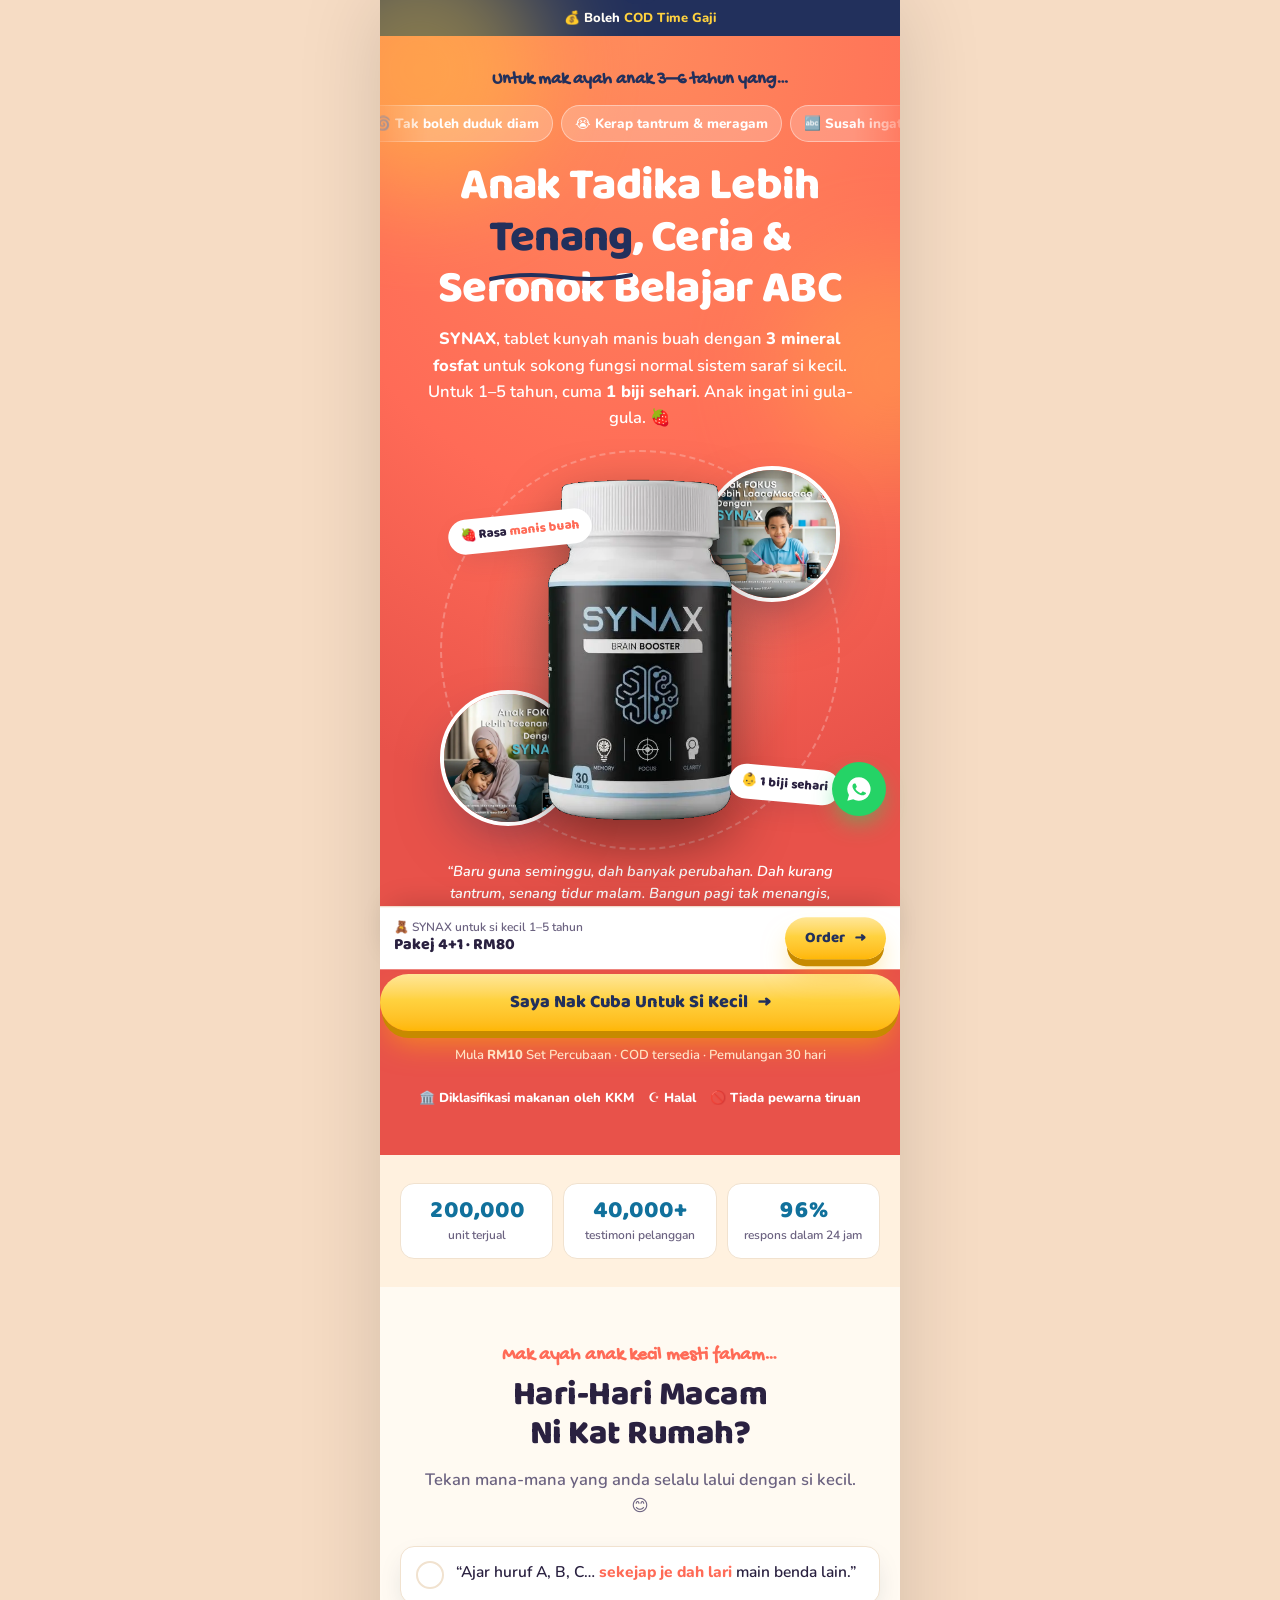
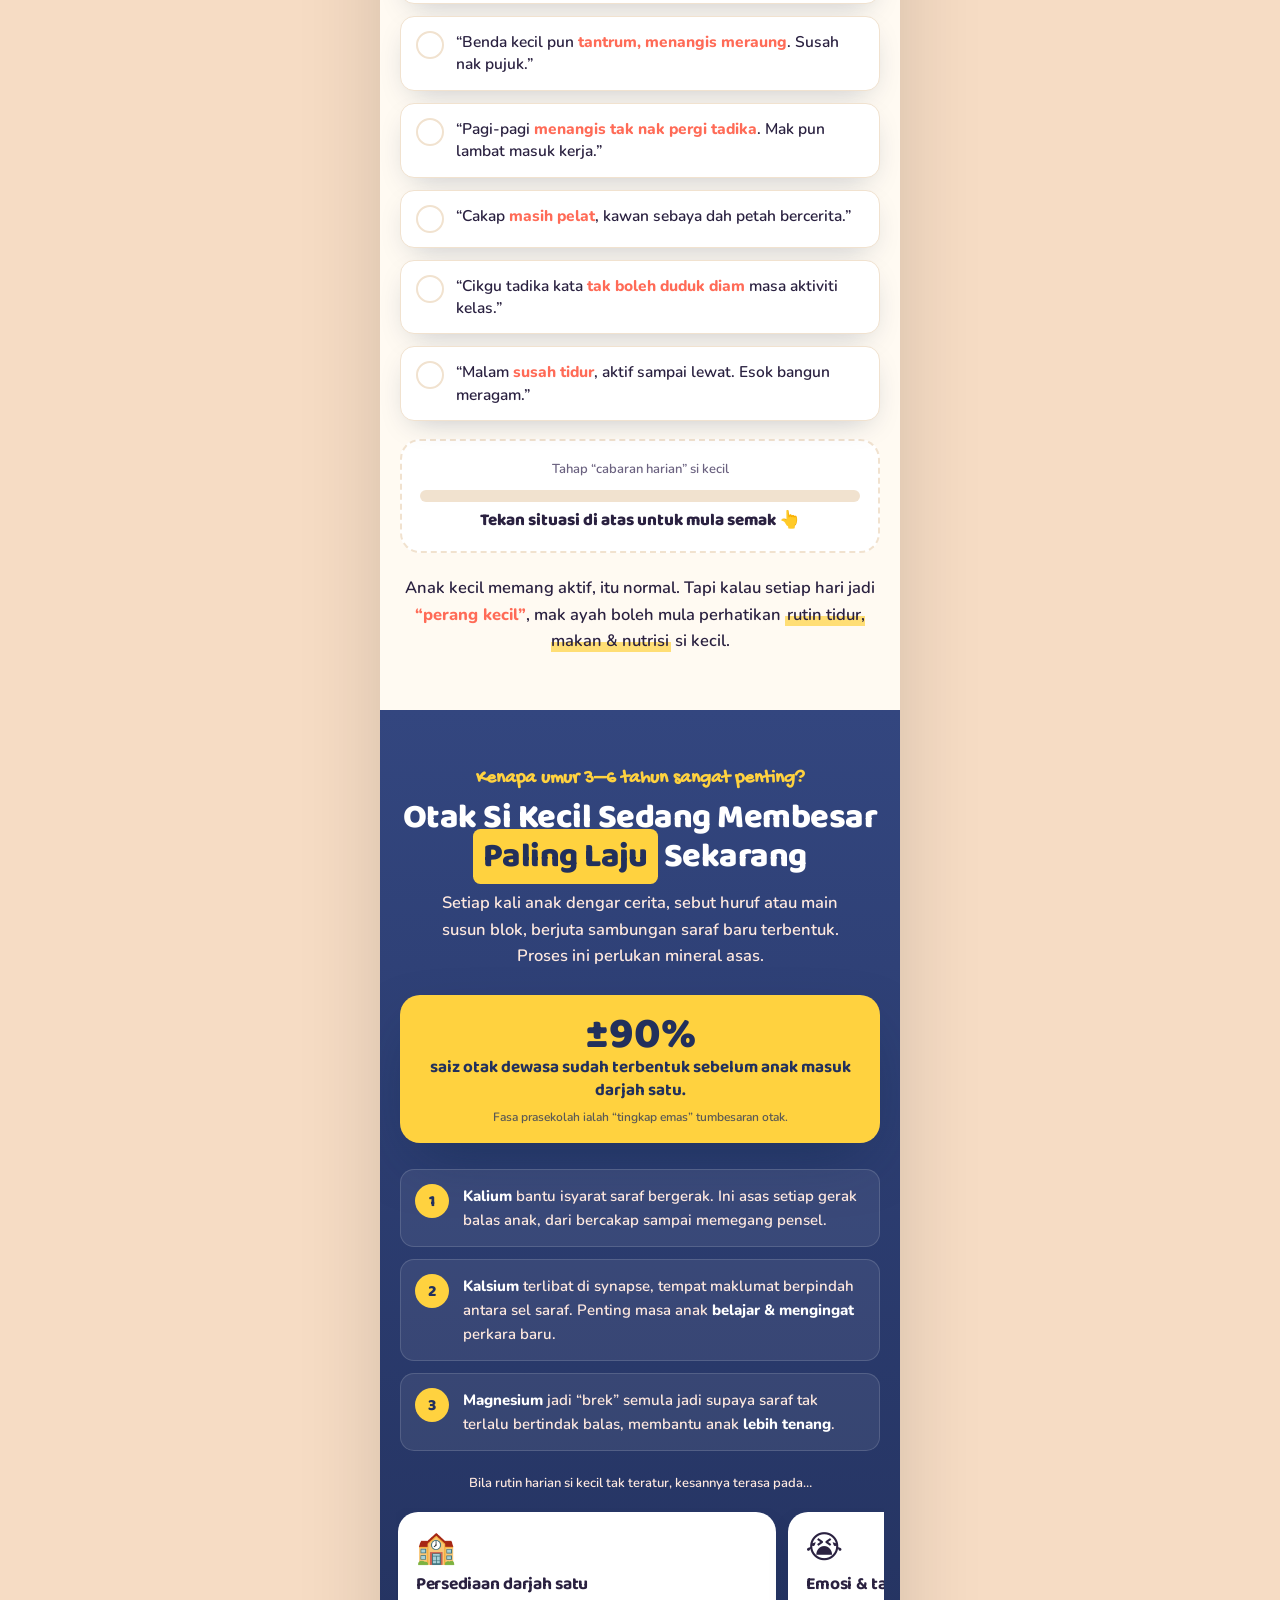
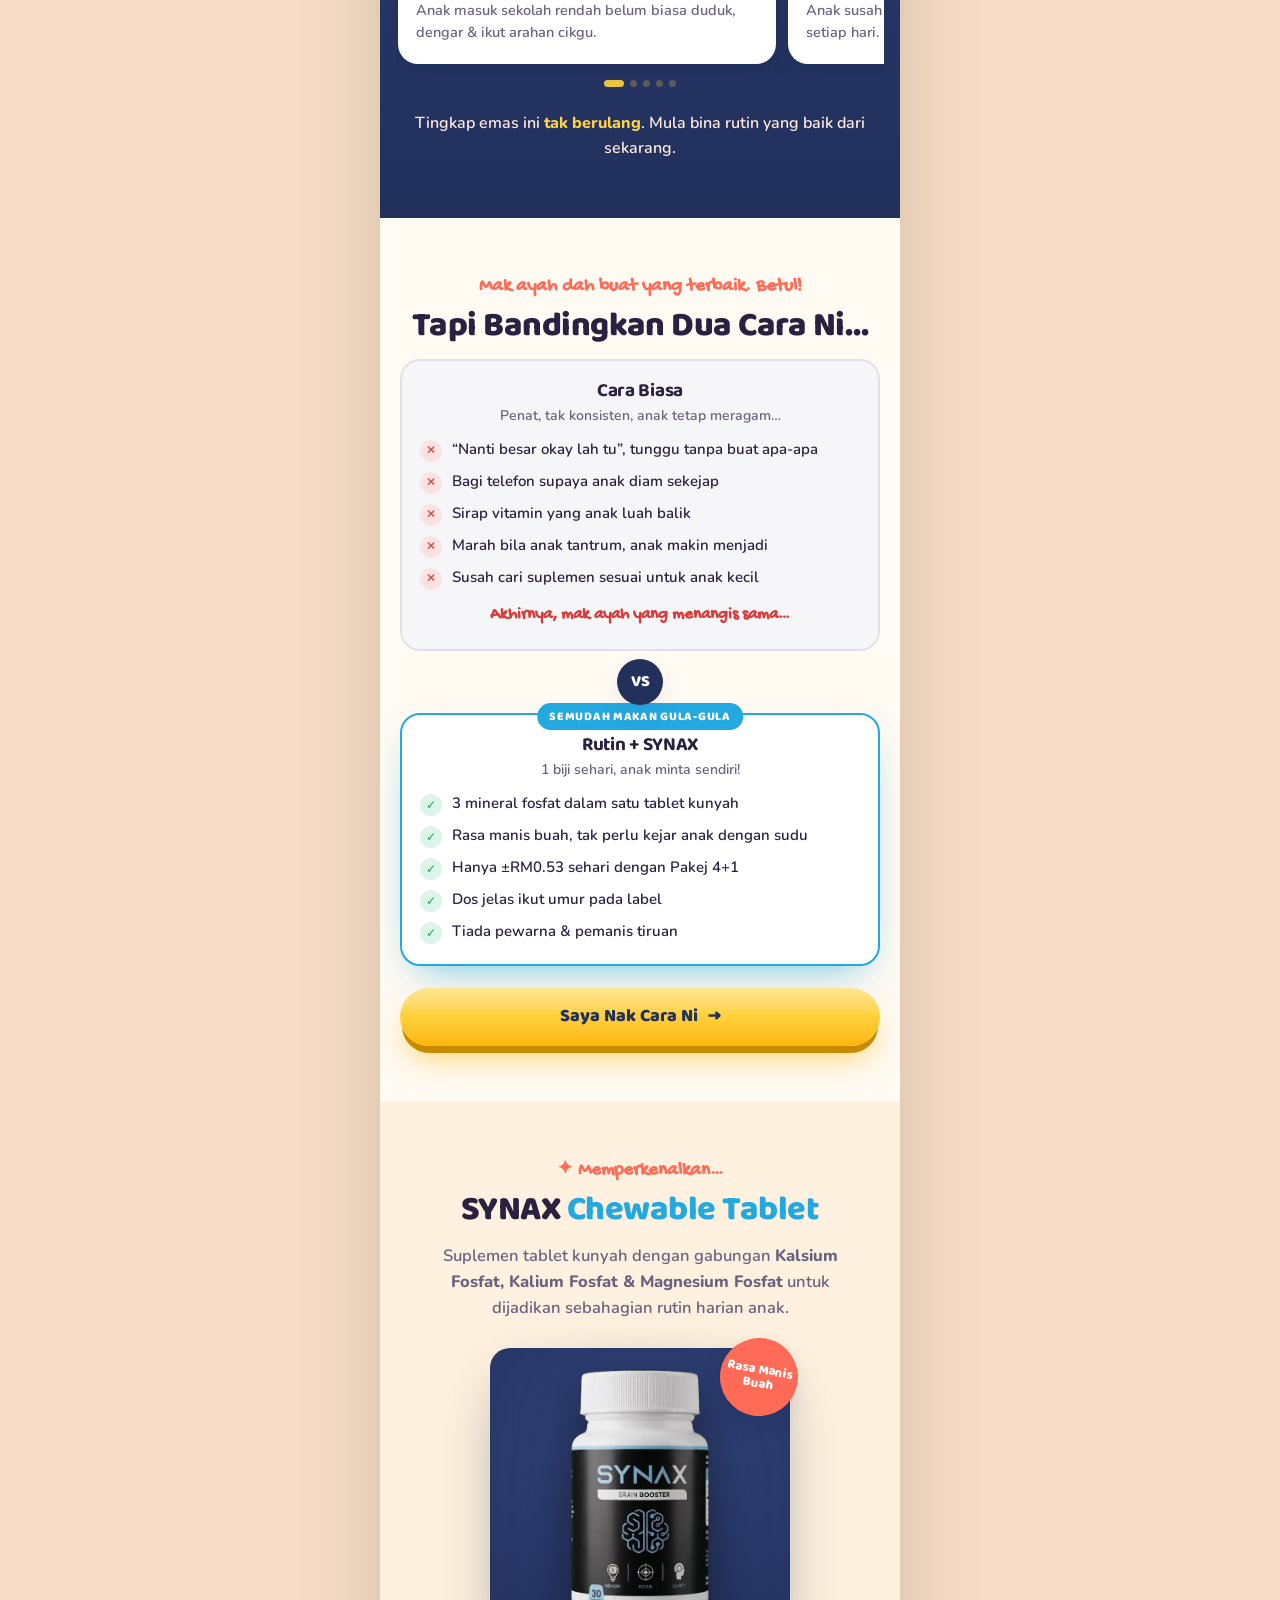
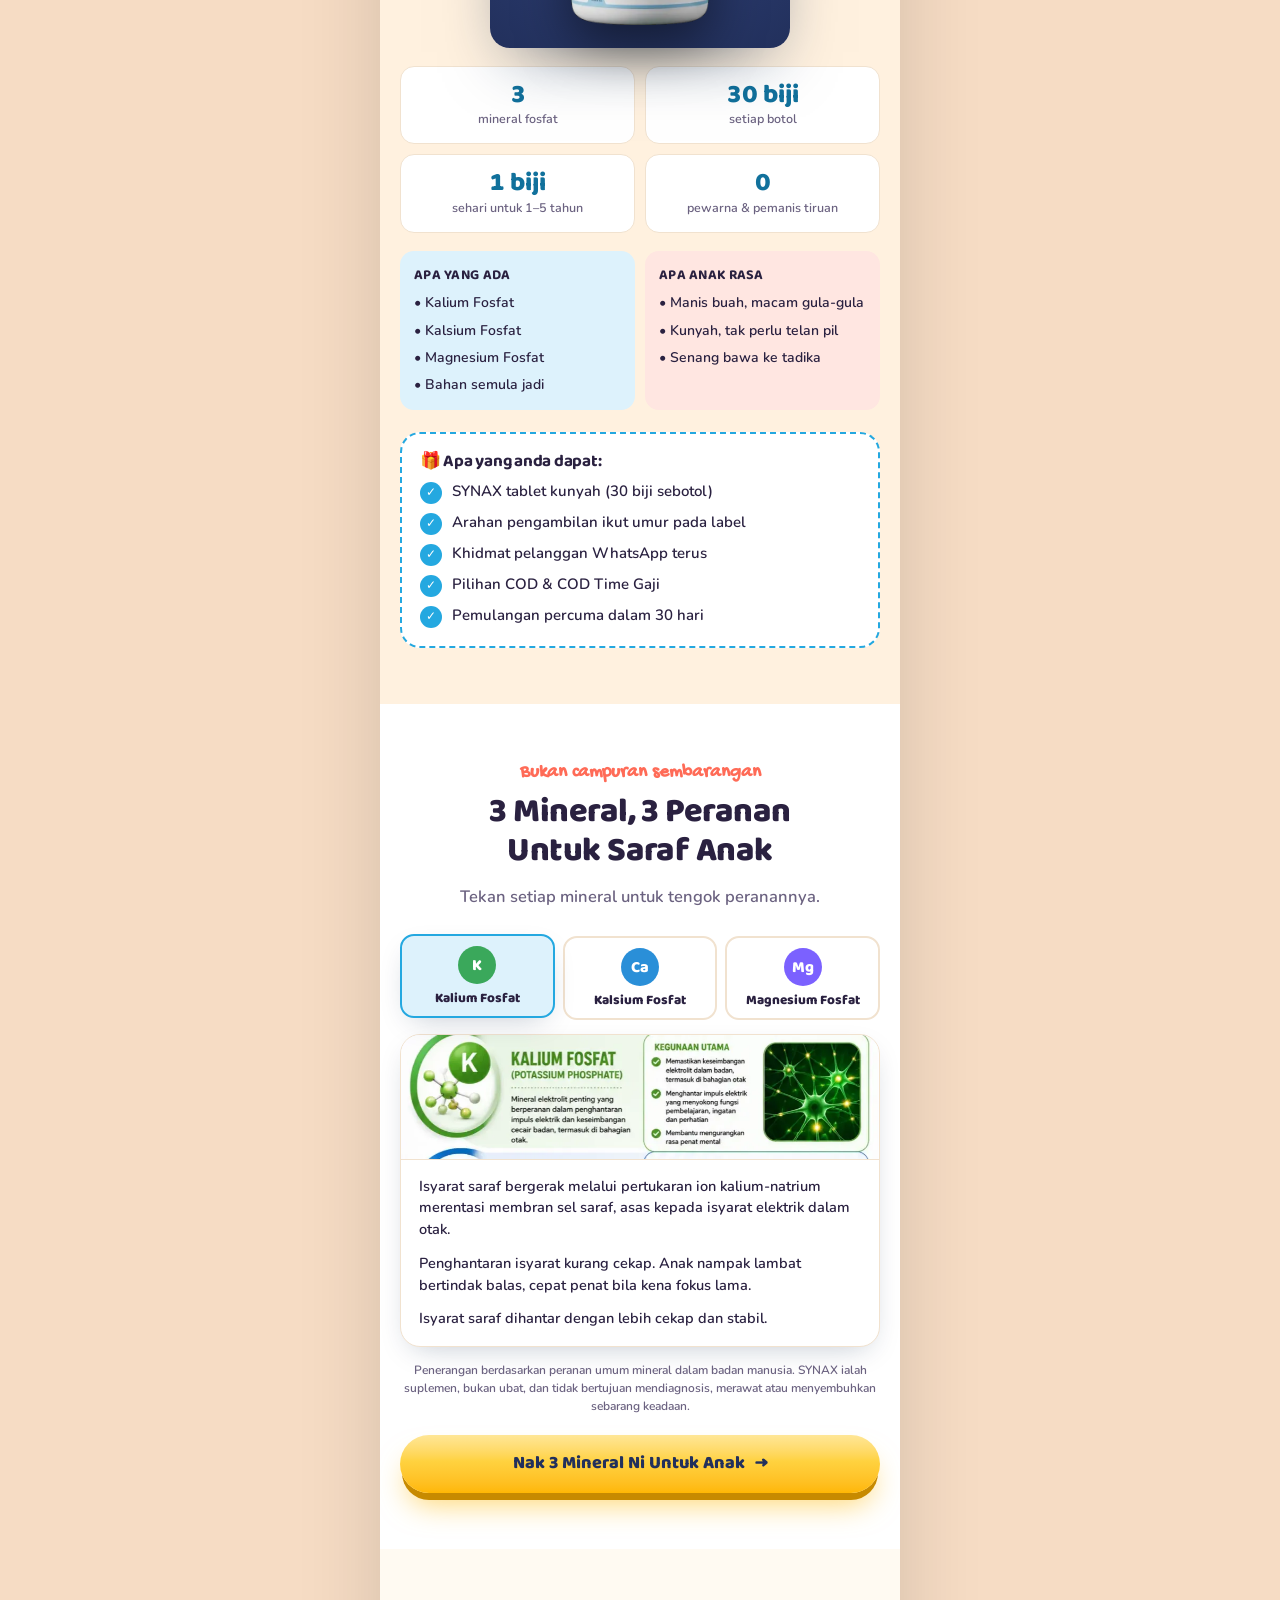
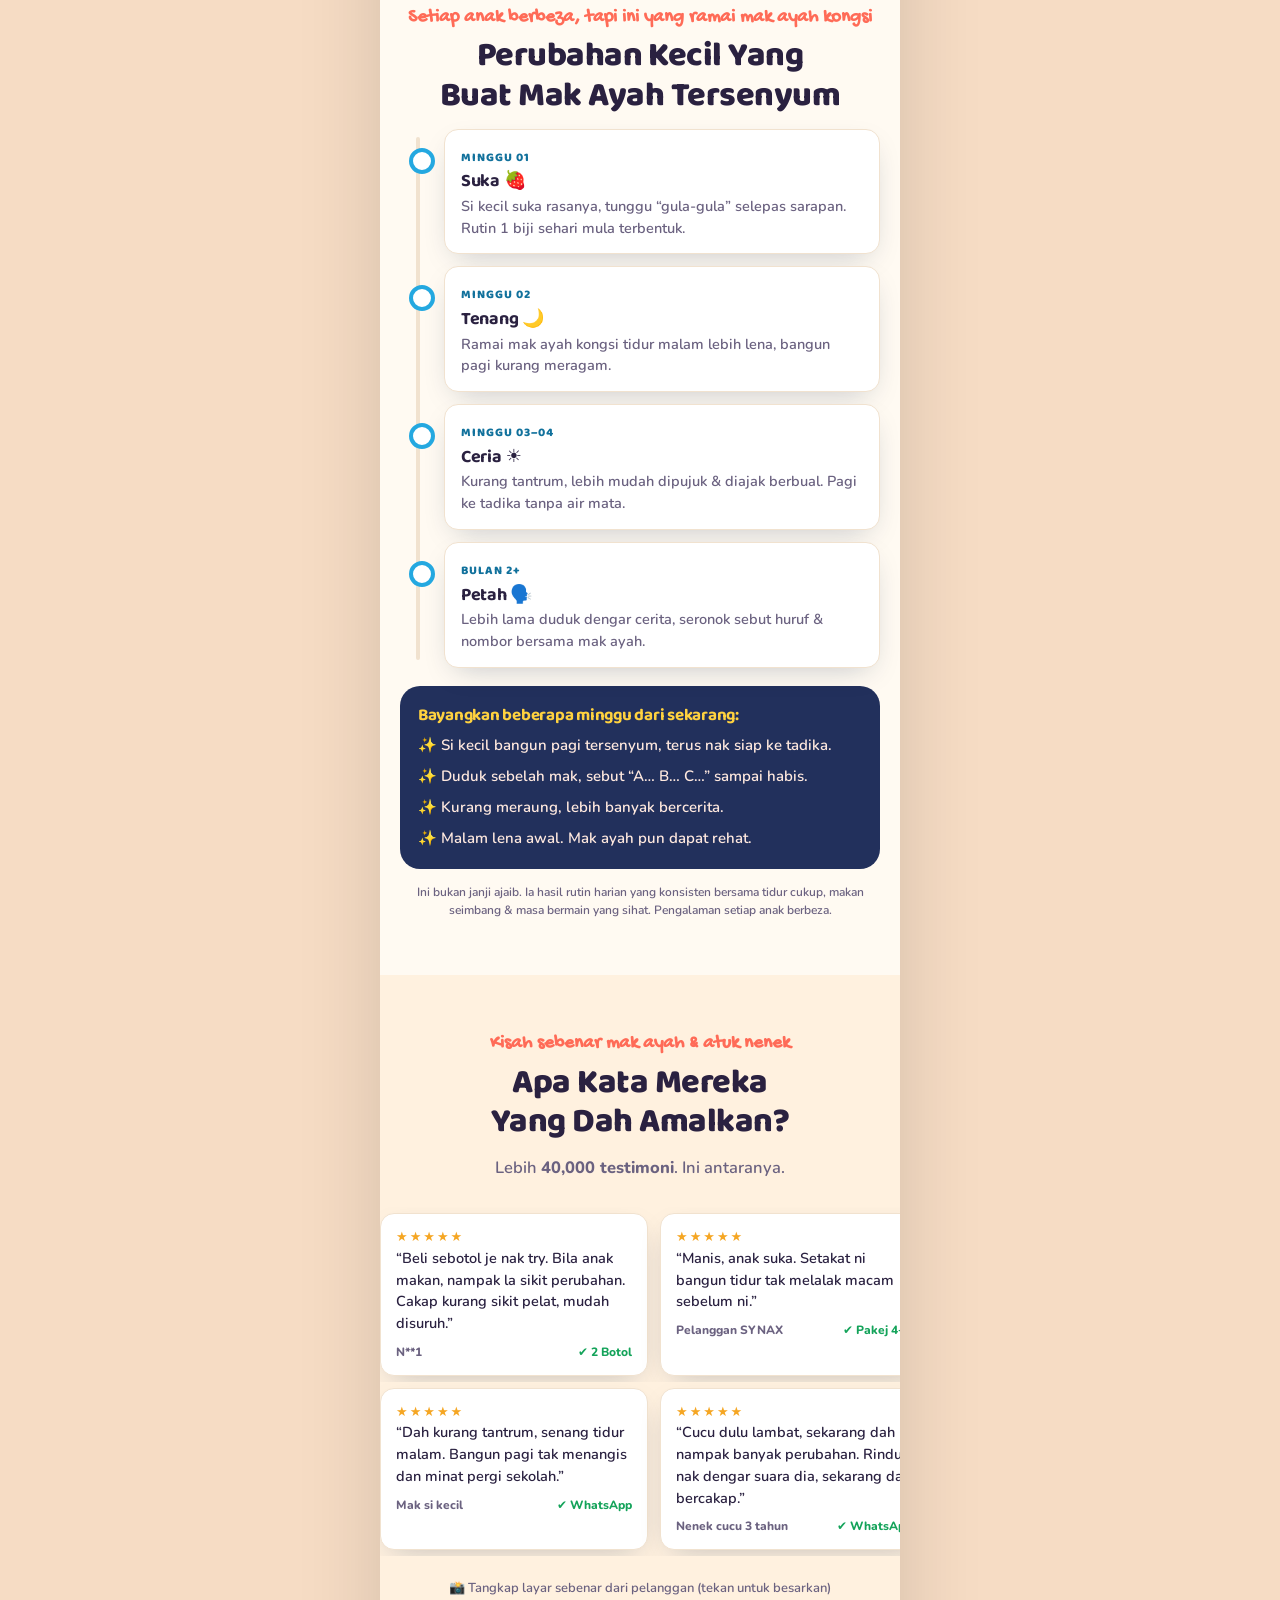
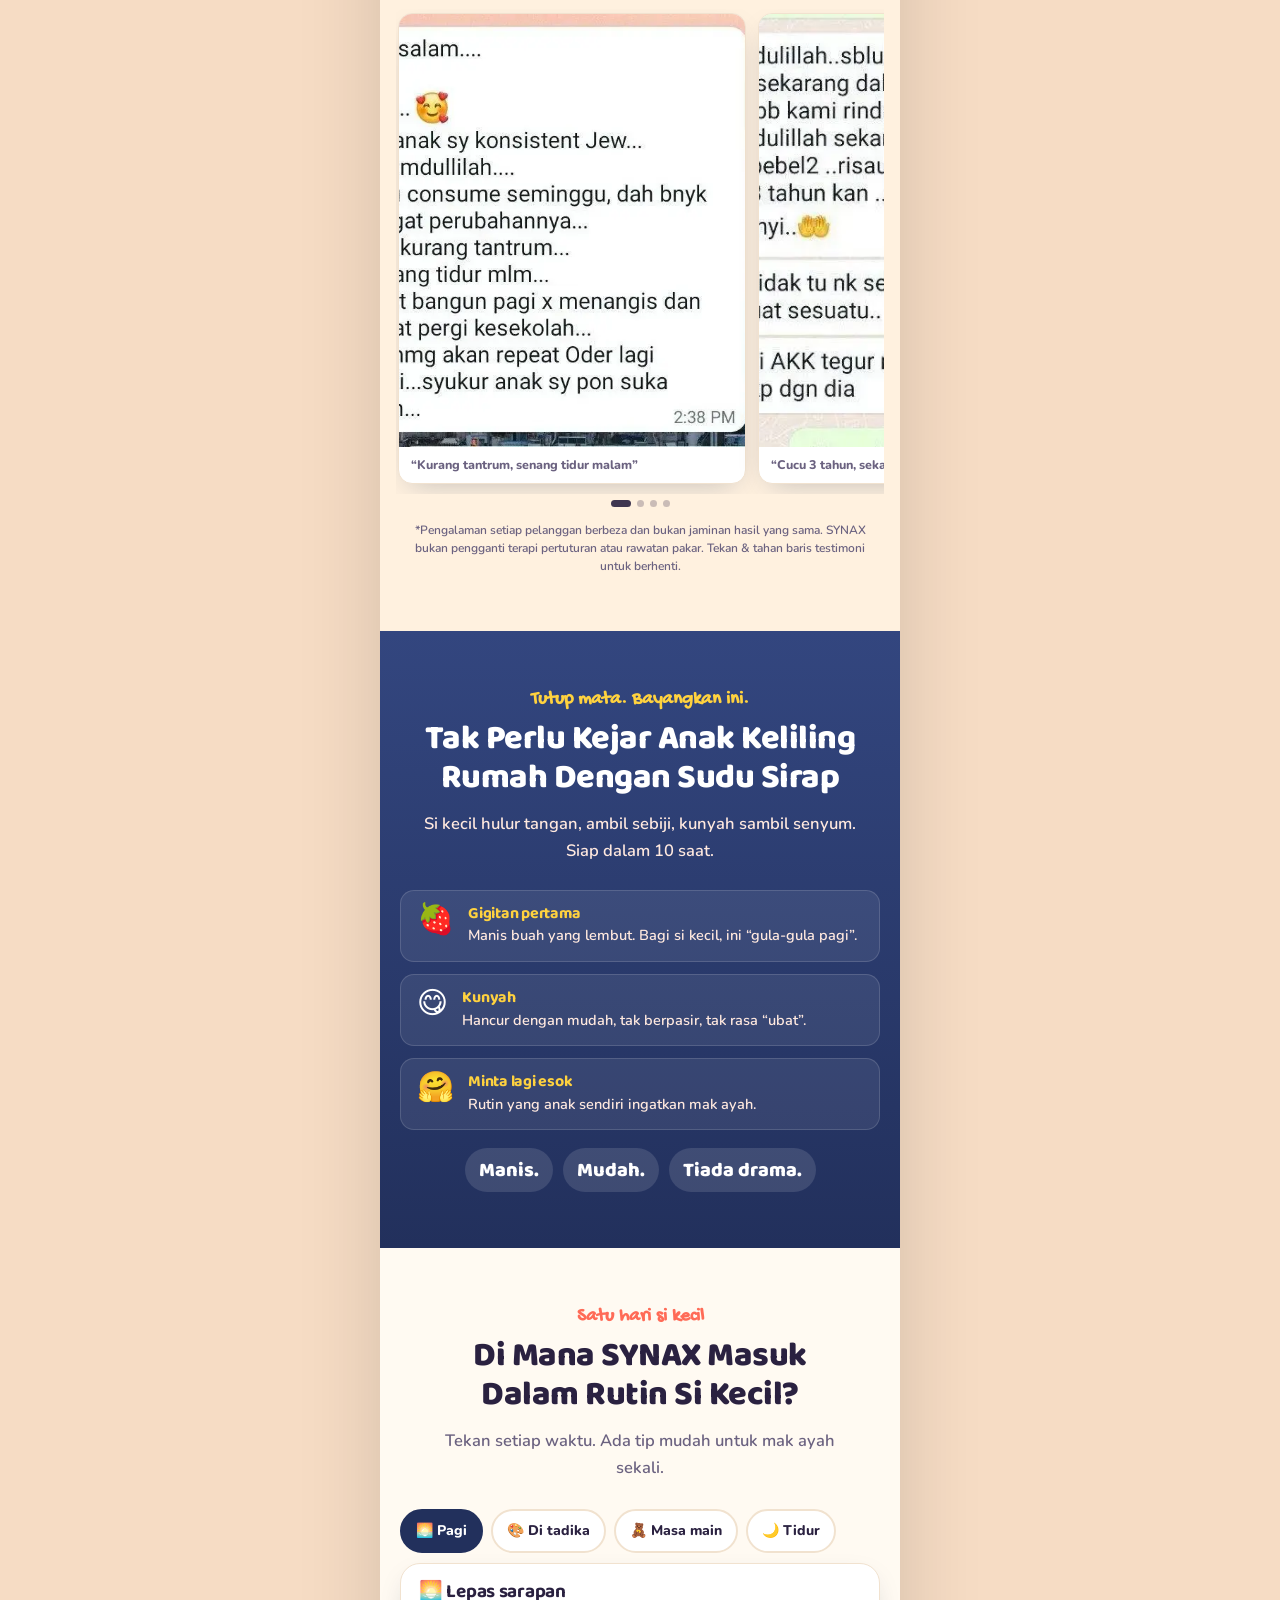
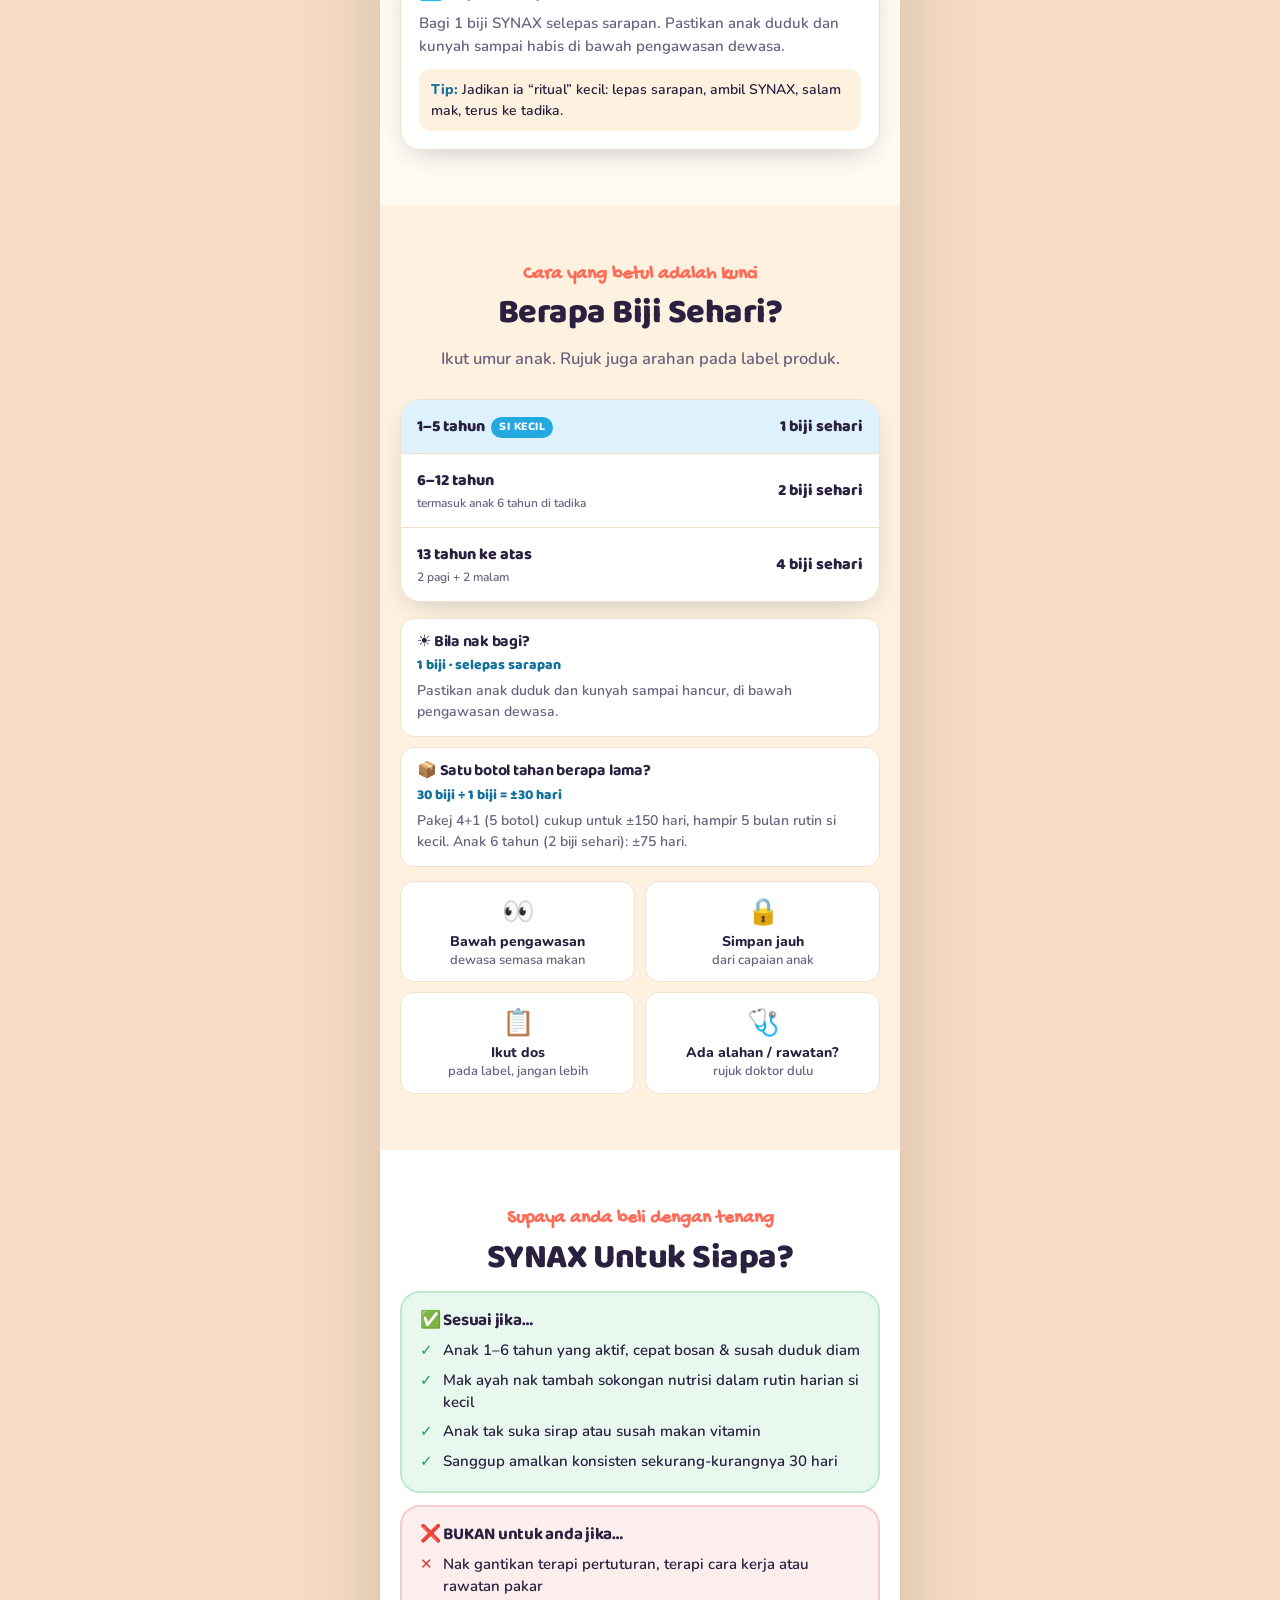
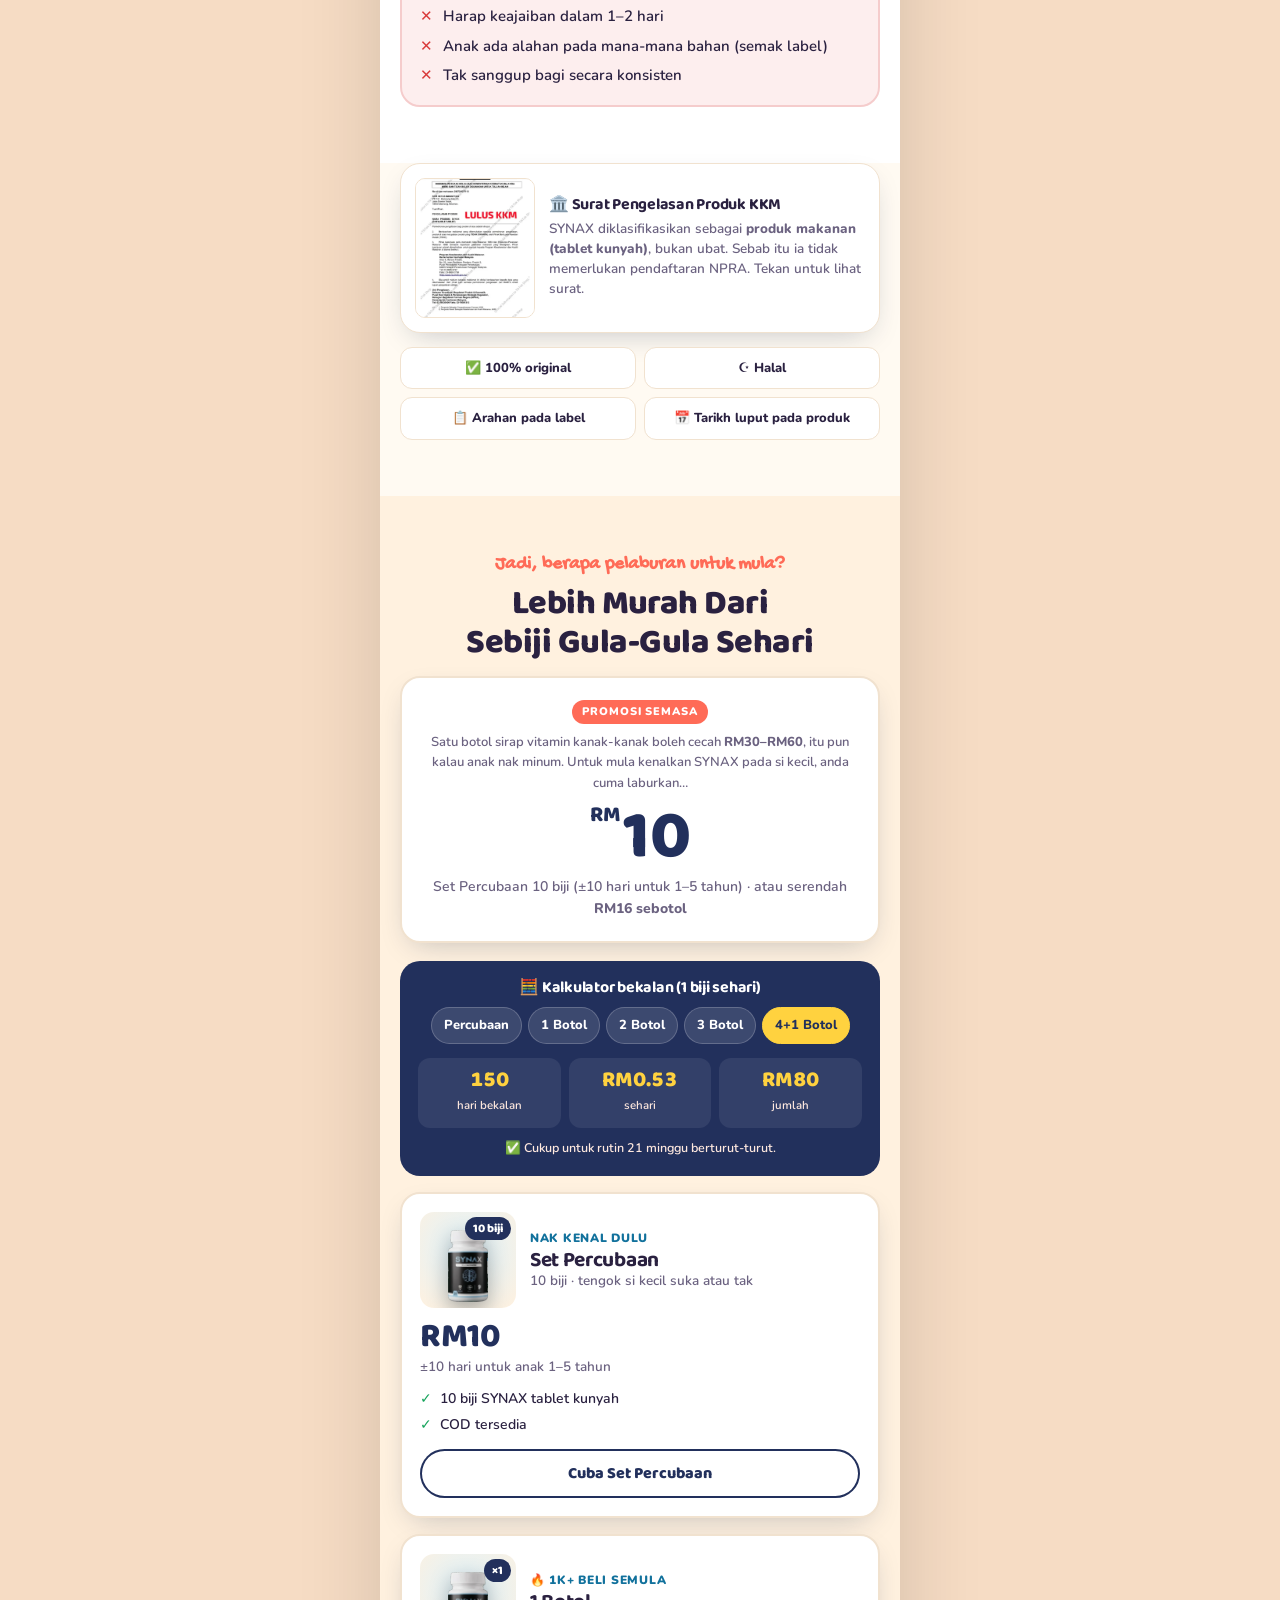
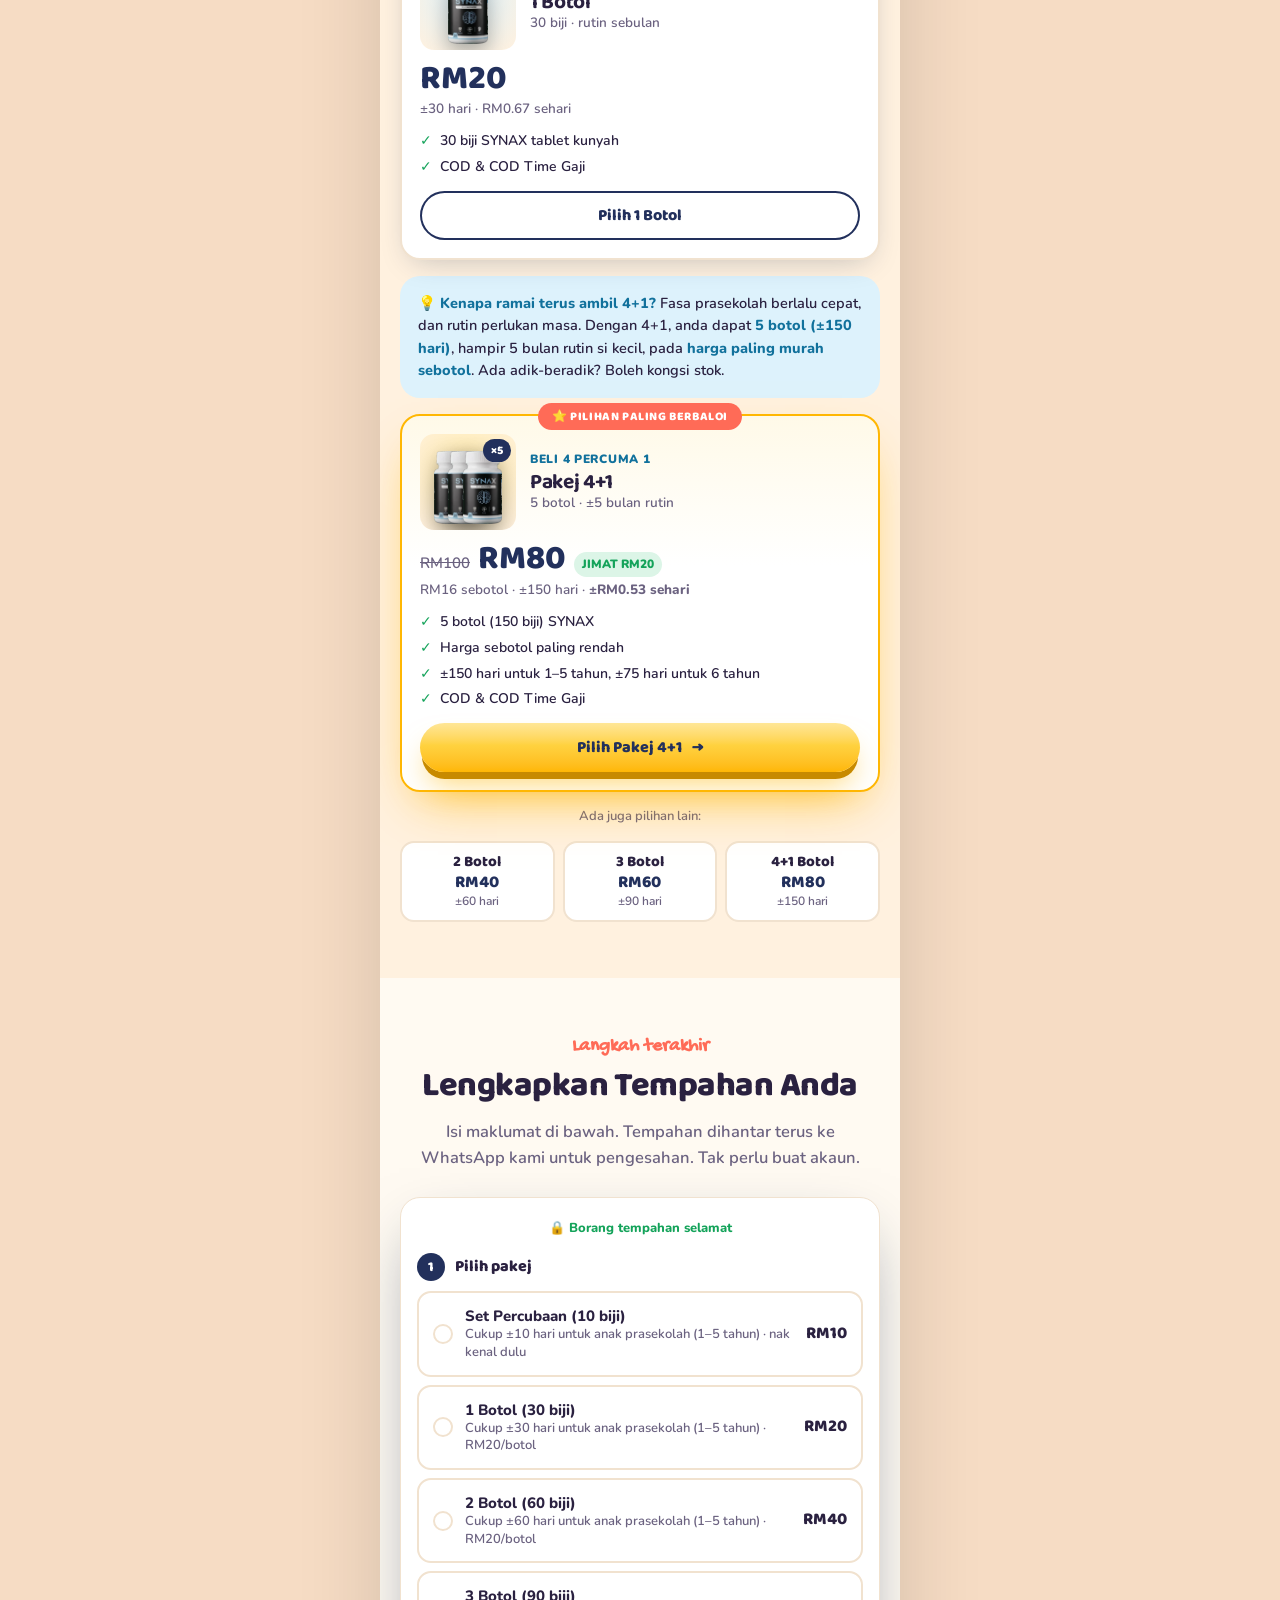
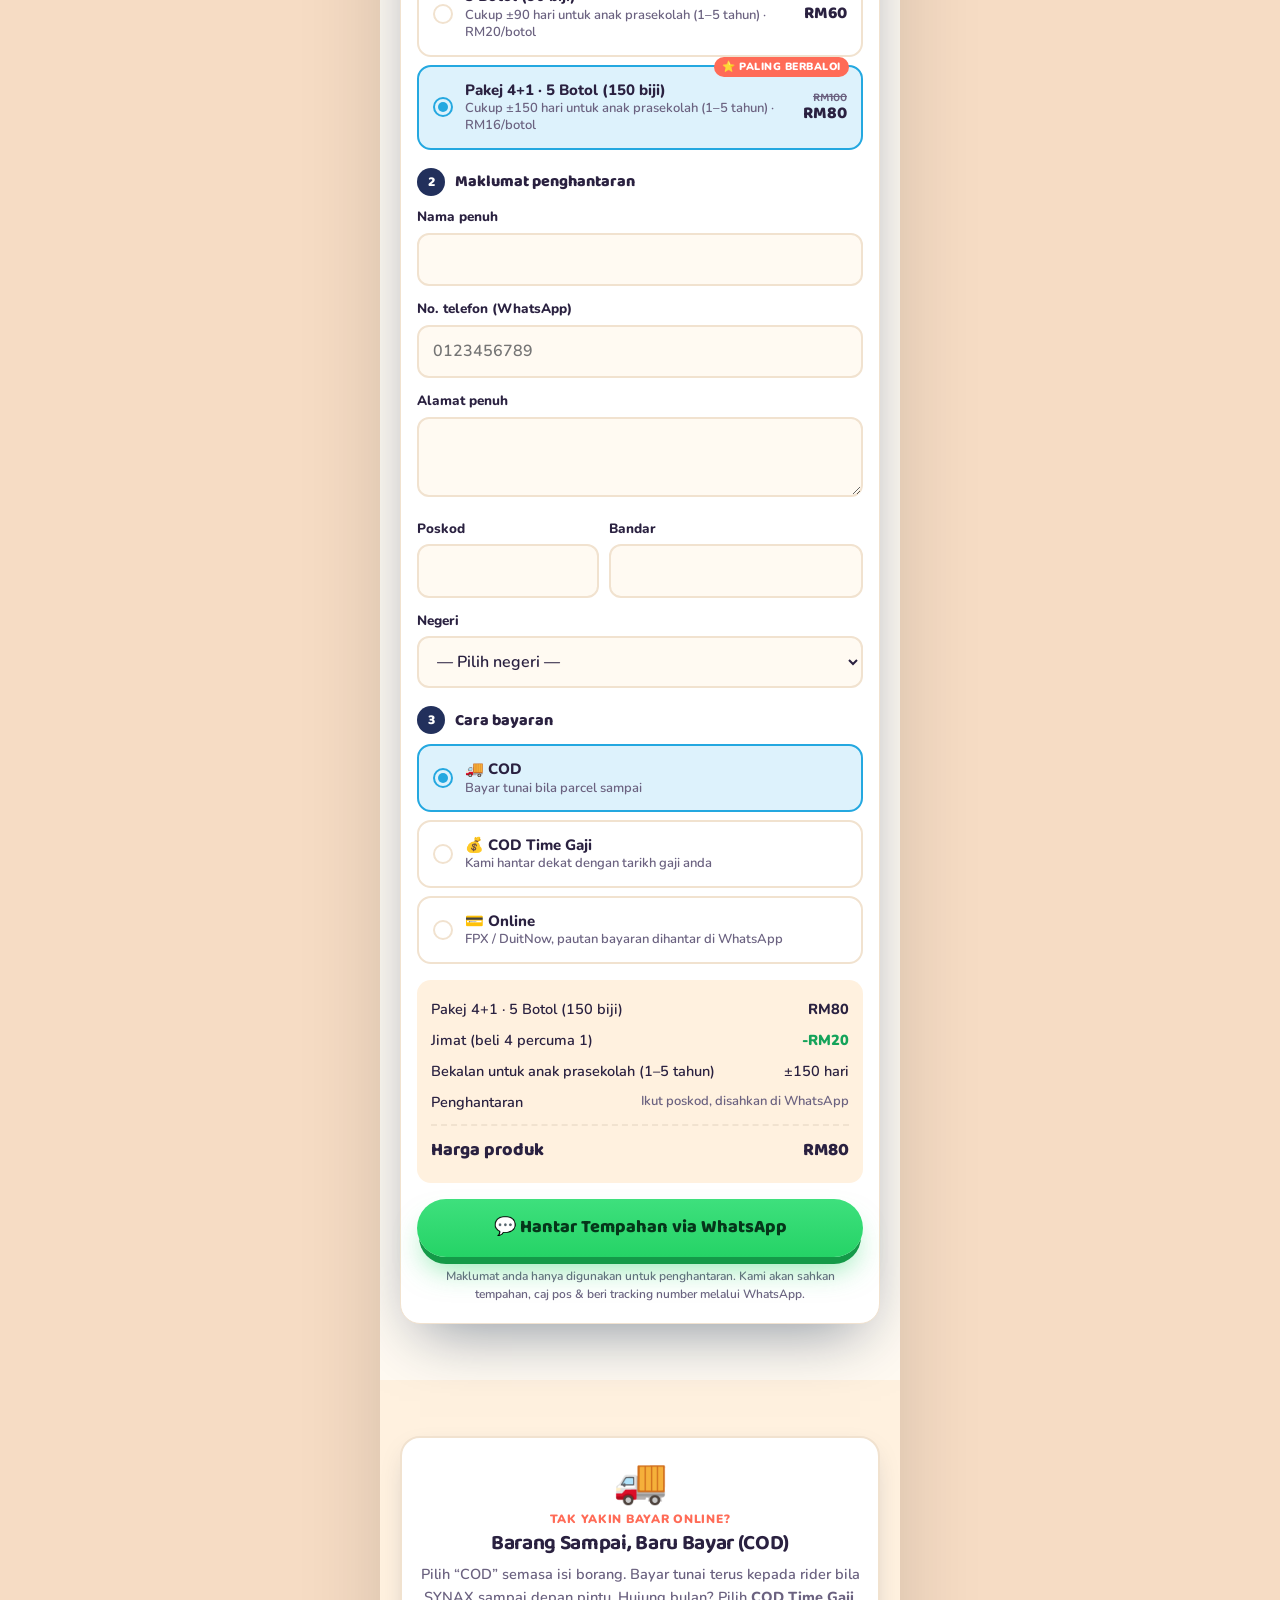
==== flow/prasekolah.html @ 36ede708 "Add 3 SYNAX sales flows: prasekolah, sekolah rendah, remaja SPM Mobile-first long-form sales pages m" ====
<!doctype html>
<html lang="ms">
<head>
<meta charset="utf-8">
<meta name="viewport" content="width=device-width,initial-scale=1,viewport-fit=cover">
<title>SYNAX Prasekolah</title>
<meta name="claude:viewport-fit-sides" content="cover">
<meta name="description" content="SYNAX tablet kunyah untuk rutin harian anak prasekolah & tadika. 3 mineral fosfat, rasa manis buah, 1 biji sehari. Mula RM10, COD tersedia.">
<link rel="preconnect" href="https://fonts.googleapis.com">
<link rel="preconnect" href="https://fonts.gstatic.com" crossorigin>
<link rel="stylesheet" href="https://fonts.googleapis.com/css2?family=Baloo+2:wght@600;700;800&family=Nunito:wght@600;700;800;900&family=Gochi+Hand&display=swap">
<link rel="stylesheet" href="assets/synax.css">
</head>
<body class="t-pra">
<div class="prog" id="prog"></div>
<div class="page">

<!-- TOP BAR -->
<div class="topbar" aria-live="polite">
  <span>💵 <b>COD</b> · Barang sampai baru bayar</span>
  <span>💰 Boleh <b>COD Time Gaji</b></span>
  <span>🚚 Pos seluruh Malaysia · <b>2–3 hari bekerja</b></span>
  <span>🔁 <b>Pemulangan percuma</b> dalam 30 hari</span>
  <span>✅ <b>200,000+ unit</b> terjual</span>
</div>

<!-- HERO -->
<header class="hero">
  <div class="glow a"></div><div class="glow b"></div><div class="glow c"></div>
  <div class="wrap">
    <p class="forwho">Untuk mak ayah anak 3–6 tahun yang…</p>
    <div class="chips"><div class="track">
      <span>🌀 Tak boleh duduk diam</span><span>😭 Kerap tantrum &amp; meragam</span><span>🔤 Susah ingat huruf &amp; nombor</span><span>🌅 Pagi menangis tak nak ke tadika</span><span>🗣️ Cakap masih pelat</span>
    </div></div>
    <h1>Anak Tadika Lebih <span class="u">Tenang<svg viewBox="0 0 200 12" preserveAspectRatio="none" aria-hidden="true"><path d="M2 9 Q 50 2 100 7 T 198 5" fill="none" stroke="#22305c" stroke-width="4" stroke-linecap="round"/></svg></span>, Ceria &amp; Seronok Belajar ABC</h1>
    <p class="sub"><b>SYNAX</b>, tablet kunyah manis buah dengan <b>3 mineral fosfat</b> untuk sokong fungsi normal sistem saraf si kecil. Untuk 1–5 tahun, cuma <b>1 biji sehari</b>. Anak ingat ini gula-gula. 🍓</p>
    <div class="hero-visual">
      <div class="ring r2"></div><div class="ring"></div>
      <img class="kid k1" src="assets/img/6.webp" alt="Ibu memeluk anak kecil dengan tenang" width="760" height="760">
      <img class="kid k2" src="assets/img/4.webp" alt="Anak belajar menulis di meja" width="760" height="760">
      <img class="bottle" src="assets/img/bottle.webp" alt="Botol SYNAX Brain Booster, 30 tablet" width="325" height="601">
      <span class="tag t1">🍓 Rasa <i>manis buah</i></span>
      <span class="tag t2">👶 1 biji sehari</span>
    </div>
    <p class="quote">“Baru guna seminggu, dah banyak perubahan. Dah kurang tantrum, senang tidur malam. Bangun pagi tak menangis, minat pergi sekolah.”<small>Mak kepada anak prasekolah · WhatsApp pelanggan · ★★★★★</small></p>
    <a href="#pakej" class="btn pulse">Saya Nak Cuba Untuk Si Kecil <span class="arr">→</span></a>
    <span class="btn-sub">Mula <b>RM10</b> Set Percubaan · COD tersedia · Pemulangan 30 hari</span>
    <div class="trust-row"><span>🏛️ Diklasifikasi makanan oleh KKM</span><span>☪️ Halal</span><span>🚫 Tiada pewarna tiruan</span></div>
  </div>
</header>
<!-- STATS -->
<section class="bg-tint" style="padding-block:28px">
  <div class="stats wrap">
    <div class="stat rv"><b data-count="200000">200,000</b><span>unit terjual</span></div>
    <div class="stat rv" style="--d:.1s"><b><span data-count="40000">40,000</span>+</b><span>testimoni pelanggan</span></div>
    <div class="stat rv" style="--d:.2s"><b><span data-count="96">96</span>%</b><span>respons dalam 24 jam</span></div>
  </div>
</section>

<!-- PAIN + SELF CHECK -->
<section class="bg-paper">
  <div class="wrap">
    <p class="eyebrow rv">Mak ayah anak kecil mesti faham…</p>
    <h2 class="rv">Hari-Hari Macam Ni Kat Rumah?</h2>
    <p class="lead rv">Tekan mana-mana yang anda selalu lalui dengan si kecil. 😊</p>
    <div class="pains">
      <button type="button" class="pain rv" aria-pressed="false"><span class="x">✓</span><p>“Ajar huruf A, B, C… <b>sekejap je dah lari</b> main benda lain.”</p></button>
      <button type="button" class="pain rv" aria-pressed="false"><span class="x">✓</span><p>“Benda kecil pun <b>tantrum, menangis meraung</b>. Susah nak pujuk.”</p></button>
      <button type="button" class="pain rv" aria-pressed="false"><span class="x">✓</span><p>“Pagi-pagi <b>menangis tak nak pergi tadika</b>. Mak pun lambat masuk kerja.”</p></button>
      <button type="button" class="pain rv" aria-pressed="false"><span class="x">✓</span><p>“Cakap <b>masih pelat</b>, kawan sebaya dah petah bercerita.”</p></button>
      <button type="button" class="pain rv" aria-pressed="false"><span class="x">✓</span><p>“Cikgu tadika kata <b>tak boleh duduk diam</b> masa aktiviti kelas.”</p></button>
      <button type="button" class="pain rv" aria-pressed="false"><span class="x">✓</span><p>“Malam <b>susah tidur</b>, aktif sampai lewat. Esok bangun meragam.”</p></button>
    </div>
    <div class="meter rv" aria-live="polite">
      <div class="small">Tahap “cabaran harian” si kecil</div>
      <div class="bar"><i id="meterBar"></i></div>
      <div class="mres" id="meterRes"></div>
    </div>
    <p class="heart rv">Anak kecil memang aktif, itu normal. Tapi kalau setiap hari jadi <b>“perang kecil”</b>, mak ayah boleh mula perhatikan <span class="mark">rutin tidur, makan &amp; nutrisi</span> si kecil.</p>
  </div>
</section>
<!-- EXPLAINER -->
<section class="bg-dark">
  <div class="wrap">
    <p class="eyebrow rv">Kenapa umur 3–6 tahun sangat penting?</p>
    <h2 class="rv">Otak Si Kecil Sedang Membesar <span class="hl">Paling Laju</span> Sekarang</h2>
    <p class="lead rv">Setiap kali anak dengar cerita, sebut huruf atau main susun blok, berjuta sambungan saraf baru terbentuk. Proses ini perlukan mineral asas.</p>
    <div class="fact rv rv-z"><big>±90%</big>saiz otak dewasa sudah terbentuk sebelum anak masuk darjah satu.<small>Fasa prasekolah ialah “tingkap emas” tumbesaran otak.</small></div>
    <div class="steps">
      <div class="step rv rv-l"><span class="n">1</span><p><b>Kalium</b> bantu isyarat saraf bergerak. Ini asas setiap gerak balas anak, dari bercakap sampai memegang pensel.</p></div>
      <div class="step rv rv-l" style="--d:.1s"><span class="n">2</span><p><b>Kalsium</b> terlibat di synapse, tempat maklumat berpindah antara sel saraf. Penting masa anak <b>belajar &amp; mengingat</b> perkara baru.</p></div>
      <div class="step rv rv-l" style="--d:.2s"><span class="n">3</span><p><b>Magnesium</b> jadi “brek” semula jadi supaya saraf tak terlalu bertindak balas, membantu anak <b>lebih tenang</b>.</p></div>
    </div>
    <p class="small tc rv" style="margin-bottom:14px">Bila rutin harian si kecil tak teratur, kesannya terasa pada…</p>
    <div class="carousel" data-carousel="riskDots" data-ms="2800">
      <div class="rcard"><div class="ic">🏫</div><h3>Persediaan darjah satu</h3><p>Anak masuk sekolah rendah belum biasa duduk, dengar &amp; ikut arahan cikgu.</p></div>
      <div class="rcard"><div class="ic">😭</div><h3>Emosi &amp; tantrum</h3><p>Anak susah urus perasaan, mak ayah pun penat setiap hari.</p></div>
      <div class="rcard"><div class="ic">🗣️</div><h3>Bahasa &amp; komunikasi</h3><p>Masa inilah anak kutip perkataan baru setiap hari dari persekitaran.</p></div>
      <div class="rcard"><div class="ic">😴</div><h3>Tidur malam</h3><p>Tidur tak cukup buat esoknya meragam, dan kitaran ini berulang.</p></div>
      <div class="rcard"><div class="ic">📱</div><h3>Bergantung pada gajet</h3><p>Skrin jadi “penenang” segera, tapi anak makin susah fokus pada aktiviti lain.</p></div>
    </div>
    <div class="dots" id="riskDots"></div>
    <p class="now rv">Tingkap emas ini <b>tak berulang</b>. Mula bina rutin yang baik dari sekarang.</p>
  </div>
</section>
<!-- COMPARE -->
<section class="bg-paper">
  <div class="wrap">
    <p class="eyebrow rv">Mak ayah dah buat yang terbaik. Betul!</p>
    <h2 class="rv">Tapi Bandingkan Dua Cara Ni…</h2>
    <div class="cmp">
      <div class="cbox bad rv">
        <h3>Cara Biasa</h3><p class="s">Penat, tak konsisten, anak tetap meragam…</p>
        <ul>
          <li><i>✕</i>“Nanti besar okay lah tu”, tunggu tanpa buat apa-apa</li>
          <li><i>✕</i>Bagi telefon supaya anak diam sekejap</li>
          <li><i>✕</i>Sirap vitamin yang anak luah balik</li>
          <li><i>✕</i>Marah bila anak tantrum, anak makin menjadi</li>
          <li><i>✕</i>Susah cari suplemen sesuai untuk anak kecil</li>
        </ul>
        <p class="end">Akhirnya, mak ayah yang menangis sama…</p>
      </div>
      <div class="vs">VS</div>
      <div class="cbox good rv">
        <span class="ribbon">SEMUDAH MAKAN GULA-GULA</span>
        <h3>Rutin + SYNAX</h3><p class="s">1 biji sehari, anak minta sendiri!</p>
        <ul>
          <li><i>✓</i>3 mineral fosfat dalam satu tablet kunyah</li>
          <li><i>✓</i>Rasa manis buah, tak perlu kejar anak dengan sudu</li>
          <li><i>✓</i>Hanya ±RM0.53 sehari dengan Pakej 4+1</li>
          <li><i>✓</i>Dos jelas ikut umur pada label</li>
          <li><i>✓</i>Tiada pewarna &amp; pemanis tiruan</li>
        </ul>
      </div>
    </div>
    <div style="margin-top:22px" class="rv"><a href="#pakej" class="btn">Saya Nak Cara Ni <span class="arr">→</span></a></div>
  </div>
</section>
<!-- INTRO -->
<section class="bg-tint">
  <div class="wrap">
    <p class="eyebrow rv">✦ Memperkenalkan…</p>
    <h2 class="rv">SYNAX <span class="brand-c">Chewable Tablet</span></h2>
    <p class="lead rv">Suplemen tablet kunyah dengan gabungan <b>Kalsium Fosfat, Kalium Fosfat &amp; Magnesium Fosfat</b> untuk dijadikan sebahagian rutin harian anak.</p>
    <div class="intro-img rv rv-z"><div class="stage"><img src="assets/img/bottle.webp" alt="Botol SYNAX, 30 tablet kunyah" width="325" height="601" loading="lazy"></div><span class="badge">Rasa Manis Buah</span></div>
    <div class="nums">
      <div class="rv"><b><span data-count="3">3</span></b><span>mineral fosfat</span></div>
      <div class="rv" style="--d:.1s"><b><span data-count="30">30</span> biji</b><span>setiap botol</span></div>
      <div class="rv"><b>1 biji</b><span>sehari untuk 1–5 tahun</span></div>
      <div class="rv" style="--d:.1s"><b>0</b><span>pewarna &amp; pemanis tiruan</span></div>
    </div>
    <div class="two rv">
      <div class="a"><h4>APA YANG ADA</h4><ul><li>• Kalium Fosfat</li><li>• Kalsium Fosfat</li><li>• Magnesium Fosfat</li><li>• Bahan semula jadi</li></ul></div>
      <div class="b"><h4>APA ANAK RASA</h4><ul><li>• Manis buah, macam gula-gula</li><li>• Kunyah, tak perlu telan pil</li><li>• Senang bawa ke tadika</li></ul></div>
    </div>
    <div class="get rv">
      <h3>🎁 Apa yang anda dapat:</h3>
      <ul><li>SYNAX tablet kunyah (30 biji sebotol)</li><li>Arahan pengambilan ikut umur pada label</li><li>Khidmat pelanggan WhatsApp terus</li><li>Pilihan COD &amp; COD Time Gaji</li><li>Pemulangan percuma dalam 30 hari</li></ul>
    </div>
  </div>
</section>

<!-- MINERALS -->
<section class="bg-white">
  <div class="wrap">
    <p class="eyebrow rv">Bukan campuran sembarangan</p>
    <h2 class="rv">3 Mineral, 3 Peranan Untuk Saraf Anak</h2>
    <p class="lead rv">Tekan setiap mineral untuk tengok peranannya.</p>
    <div class="mtabs rv" data-tabs="min">
      <button type="button" data-tab="m-k" data-m="k" class="on"><span class="sym">K</span>Kalium Fosfat</button>
      <button type="button" data-tab="m-ca" data-m="ca"><span class="sym">Ca</span>Kalsium Fosfat</button>
      <button type="button" data-tab="m-mg" data-m="mg"><span class="sym">Mg</span>Magnesium Fosfat</button>
    </div>
    <div class="mpane on" id="m-k" data-pane="min"><img src="assets/img/mineral-kalium.webp" alt="Infografik Kalium Fosfat" loading="lazy" width="900" height="300"><div class="body">
      <div class="row r1"><span class="lb">Peranan</span><p>Isyarat saraf bergerak melalui pertukaran ion kalium-natrium merentasi membran sel saraf, asas kepada isyarat elektrik dalam otak.</p></div>
      <div class="row r2"><span class="lb">Bila kurang</span><p>Penghantaran isyarat kurang cekap. Anak nampak lambat bertindak balas, cepat penat bila kena fokus lama.</p></div>
      <div class="row r3"><span class="lb">Bila cukup</span><p>Isyarat saraf dihantar dengan lebih cekap dan stabil.</p></div></div></div>
    <div class="mpane" id="m-ca" data-pane="min"><img src="assets/img/mineral-kalsium.webp" alt="Infografik Kalsium Fosfat" loading="lazy" width="900" height="300"><div class="body">
      <div class="row r1"><span class="lb">Peranan</span><p>Kalsium mencetuskan pelepasan neurotransmitter di synapse, titik pertemuan antara sel saraf, asas kepada proses ingatan.</p></div>
      <div class="row r2"><span class="lb">Bila kurang</span><p>Penyampaian maklumat antara sel saraf kurang lancar. Proses mengingat dan memahami jadi lebih mencabar.</p></div>
      <div class="row r3"><span class="lb">Bila cukup</span><p>Synapse berfungsi dengan lebih baik, menyokong proses pembelajaran dan ingatan.</p></div></div></div>
    <div class="mpane" id="m-mg" data-pane="min"><img src="assets/img/mineral-magnesium.webp" alt="Infografik Magnesium Fosfat" loading="lazy" width="900" height="300"><div class="body">
      <div class="row r1"><span class="lb">Peranan</span><p>Magnesium bantu kawal keterujaan saraf, macam “brek” semula jadi supaya sistem saraf tak terlalu bertindak balas.</p></div>
      <div class="row r2"><span class="lb">Bila kurang</span><p>Saraf lebih mudah “over-reactive”. Anak nampak resah, susah nak tenang untuk fokus.</p></div>
      <div class="row r3"><span class="lb">Bila cukup</span><p>Sistem saraf lebih stabil, membantu anak kekal tenang dan fokus.</p></div></div></div>
    <p class="mnote">Penerangan berdasarkan peranan umum mineral dalam badan manusia. SYNAX ialah suplemen, bukan ubat, dan tidak bertujuan mendiagnosis, merawat atau menyembuhkan sebarang keadaan.</p>
    <div style="margin-top:20px"><a href="#pakej" class="btn">Nak 3 Mineral Ni Untuk Anak <span class="arr">→</span></a></div>
  </div>
</section>

<!-- TIMELINE -->
<section class="bg-paper">
  <div class="wrap">
    <p class="eyebrow rv">Setiap anak berbeza, tapi ini yang ramai mak ayah kongsi</p>
    <h2 class="rv">Perubahan Kecil Yang Buat Mak Ayah Tersenyum</h2>
    <div class="tl" id="tl"><div class="rail"></div><div class="fill" id="tlFill"></div>
      <div class="wk rv"><small>MINGGU 01</small><h3>Suka 🍓</h3><p>Si kecil suka rasanya, tunggu “gula-gula” selepas sarapan. Rutin 1 biji sehari mula terbentuk.</p></div>
      <div class="wk rv"><small>MINGGU 02</small><h3>Tenang 🌙</h3><p>Ramai mak ayah kongsi tidur malam lebih lena, bangun pagi kurang meragam.</p></div>
      <div class="wk rv"><small>MINGGU 03–04</small><h3>Ceria ☀️</h3><p>Kurang tantrum, lebih mudah dipujuk &amp; diajak berbual. Pagi ke tadika tanpa air mata.</p></div>
      <div class="wk rv"><small>BULAN 2+</small><h3>Petah 🗣️</h3><p>Lebih lama duduk dengar cerita, seronok sebut huruf &amp; nombor bersama mak ayah.</p></div>
    </div>
    <div class="imagine rv">
      <h3>Bayangkan beberapa minggu dari sekarang:</h3>
      <ul><li>✨ Si kecil bangun pagi tersenyum, terus nak siap ke tadika.</li><li>✨ Duduk sebelah mak, sebut “A… B… C…” sampai habis.</li><li>✨ Kurang meraung, lebih banyak bercerita.</li><li>✨ Malam lena awal. Mak ayah pun dapat rehat.</li></ul>
    </div>
    <p class="disc">Ini bukan janji ajaib. Ia hasil rutin harian yang konsisten bersama tidur cukup, makan seimbang &amp; masa bermain yang sihat. Pengalaman setiap anak berbeza.</p>
  </div>
</section>
<!-- TESTIMONIALS -->
<section class="bg-tint">
  <div class="wrap">
    <p class="eyebrow rv">Kisah sebenar mak ayah &amp; atuk nenek</p>
    <h2 class="rv">Apa Kata Mereka Yang Dah Amalkan?</h2>
    <p class="lead rv">Lebih <b>40,000 testimoni</b>. Ini antaranya.</p>
  </div>
  <div class="tm"><div class="track">
    <div class="tcard"><div class="st">★★★★★</div>“Beli sebotol je nak try. Bila anak makan, nampak la sikit perubahan. Cakap kurang sikit pelat, mudah disuruh.”<div class="who"><span>N**1</span><i>✔ 2 Botol</i></div></div>
    <div class="tcard"><div class="st">★★★★★</div>“Manis, anak suka. Setakat ni bangun tidur tak melalak macam sebelum ni.”<div class="who"><span>Pelanggan SYNAX</span><i>✔ Pakej 4+1</i></div></div>
    <div class="tcard"><div class="st">★★★★★</div>“Anak suka, terus dimakan. Harap bantu tingkah laku dan keyakinan diri anak.”<div class="who"><span>Pelanggan SYNAX</span><i>✔ Pakej 4+1</i></div></div>
    <div class="tcard"><div class="st">★★★★★</div>“Belum sebulan dah nampak perubahan waktu bangun pagi. Tiada merengek.”<div class="who"><span>D**</span><i>✔ Pakej 4+1</i></div></div>
  </div></div>
  <div class="tm rev"><div class="track">
    <div class="tcard"><div class="st">★★★★★</div>“Dah kurang tantrum, senang tidur malam. Bangun pagi tak menangis dan minat pergi sekolah.”<div class="who"><span>Mak si kecil</span><i>✔ WhatsApp</i></div></div>
    <div class="tcard"><div class="st">★★★★★</div>“Cucu dulu lambat, sekarang dah nampak banyak perubahan. Rindu nak dengar suara dia, sekarang dah bercakap.”<div class="who"><span>Nenek cucu 3 tahun</span><i>✔ WhatsApp</i></div></div>
    <div class="tcard"><div class="st">★★★★★</div>“Kali kedua beli. Nampak banyak perubahan pada anak.”<div class="who"><span>Pelanggan SYNAX</span><i>✔ Pakej 4+1</i></div></div>
    <div class="tcard"><div class="st">★★★★★</div>“Rasa sedap manis buah, senang dibawa ke mana-mana.”<div class="who"><span>N**n</span><i>✔ Pakej 4+1</i></div></div>
  </div></div>
  <div class="wrap shots">
    <p class="small tc" style="margin-bottom:10px">📸 Tangkap layar sebenar dari pelanggan (tekan untuk besarkan)</p>
    <div class="carousel" data-carousel="shotDots" data-ms="3200">
      <div class="shot"><img src="assets/img/5.webp" alt="Tangkap layar WhatsApp: kurang tantrum, senang tidur, bangun pagi tak menangis" data-zoom loading="lazy"><p>“Kurang tantrum, senang tidur malam”</p></div>
      <div class="shot"><img src="assets/img/7.webp" alt="Tangkap layar WhatsApp: cucu 3 tahun kini banyak bercakap" data-zoom loading="lazy"><p>“Cucu 3 tahun, sekarang dah boleh menyanyi”</p></div>
      <div class="shot"><img src="assets/img/t1.webp" alt="Ulasan pelanggan N**1" data-zoom loading="lazy"><p>“Kurang sikit pelat, mudah disuruh”</p></div>
      <div class="shot"><img src="assets/img/t4.webp" alt="Ulasan pelanggan A**a" data-zoom loading="lazy"><p>“Manis buah, makin cergas”</p></div>
    </div>
    <div class="dots" id="shotDots"></div>
    <p class="disc">*Pengalaman setiap pelanggan berbeza dan bukan jaminan hasil yang sama. SYNAX bukan pengganti terapi pertuturan atau rawatan pakar. Tekan &amp; tahan baris testimoni untuk berhenti.</p>
  </div>
</section>
<!-- SENSORY -->
<section class="bg-dark">
  <div class="wrap">
    <p class="eyebrow rv">Tutup mata. Bayangkan ini.</p>
    <h2 class="rv">Tak Perlu Kejar Anak Keliling Rumah Dengan Sudu Sirap</h2>
    <p class="lead rv">Si kecil hulur tangan, ambil sebiji, kunyah sambil senyum. Siap dalam 10 saat.</p>
    <div class="sense">
      <div class="wave rv rv-l"><span class="e">🍓</span><div><h3>Gigitan pertama</h3><p>Manis buah yang lembut. Bagi si kecil, ini “gula-gula pagi”.</p></div></div>
      <div class="wave rv rv-l" style="--d:.1s"><span class="e">😋</span><div><h3>Kunyah</h3><p>Hancur dengan mudah, tak berpasir, tak rasa “ubat”.</p></div></div>
      <div class="wave rv rv-l" style="--d:.2s"><span class="e">🤗</span><div><h3>Minta lagi esok</h3><p>Rutin yang anak sendiri ingatkan mak ayah.</p></div></div>
    </div>
    <div class="triple rv"><span>Manis.</span><span>Mudah.</span><span>Tiada drama.</span></div>
  </div>
</section>
<!-- SITUATIONS -->
<section class="bg-paper">
  <div class="wrap">
    <p class="eyebrow rv">Satu hari si kecil</p>
    <h2 class="rv">Di Mana SYNAX Masuk Dalam Rutin Si Kecil?</h2>
    <p class="lead rv">Tekan setiap waktu. Ada tip mudah untuk mak ayah sekali.</p>
    <div class="tabs rv" data-tabs="day">
      <button type="button" class="on" data-tab="d1">🌅 Pagi</button><button type="button" data-tab="d2">🎨 Di tadika</button><button type="button" data-tab="d3">🧸 Masa main</button><button type="button" data-tab="d4">🌙 Tidur</button>
    </div>
    <div class="tabpane on" id="d1" data-pane="day"><h3>🌅 Lepas sarapan</h3><p>Bagi 1 biji SYNAX selepas sarapan. Pastikan anak duduk dan kunyah sampai habis di bawah pengawasan dewasa.</p><div class="tip"><b>Tip:</b> Jadikan ia “ritual” kecil: lepas sarapan, ambil SYNAX, salam mak, terus ke tadika.</div></div>
    <div class="tabpane" id="d2" data-pane="day"><h3>🎨 Waktu tadika</h3><p>Masa inilah si kecil belajar ikut arahan, mewarna, menyanyi &amp; bergaul dengan kawan.</p><div class="tip"><b>Tip:</b> Tanya cikgu tadika satu perkara yang anak buat dengan baik hari ini, dan puji anak di rumah.</div></div>
    <div class="tabpane" id="d3" data-pane="day"><h3>🧸 Masa bermain</h3><p>Main puzzle, susun blok &amp; baca buku bergambar bantu anak latih fokus secara semula jadi.</p><div class="tip"><b>Tip:</b> Hadkan skrin. Untuk umur 2–5 tahun, cadangan biasa ialah tidak lebih 1 jam sehari.</div></div>
    <div class="tabpane" id="d4" data-pane="day"><h3>🌙 Waktu tidur</h3><p>Anak 3–5 tahun perlukan 10–13 jam tidur (termasuk tidur siang). Inilah masa otak membesar &amp; berehat.</p><div class="tip"><b>Tip:</b> Lampu malap, cerita sebelum tidur &amp; waktu tidur yang sama setiap malam.</div></div>
  </div>
</section>
<!-- USAGE -->
<section class="bg-tint">
  <div class="wrap">
    <p class="eyebrow rv">Cara yang betul adalah kunci</p>
    <h2 class="rv">Berapa Biji Sehari?</h2>
    <p class="lead rv">Ikut umur anak. Rujuk juga arahan pada label produk.</p>
    <div class="dose rv">
      <div class="dr me"><span><b>1–5 tahun</b><span class="you">SI KECIL</span></span><b>1 biji sehari</b></div>
      <div class="dr"><span><b>6–12 tahun</b><small>termasuk anak 6 tahun di tadika</small></span><b>2 biji sehari</b></div>
      <div class="dr"><span><b>13 tahun ke atas</b><small>2 pagi + 2 malam</small></span><b>4 biji sehari</b></div>
    </div>
    <div class="ucards">
      <div class="ucard rv"><h3>☀️ Bila nak bagi?</h3><p class="d">1 biji · selepas sarapan</p><p>Pastikan anak duduk dan kunyah sampai hancur, di bawah pengawasan dewasa.</p></div>
      <div class="ucard rv"><h3>📦 Satu botol tahan berapa lama?</h3><p class="d">30 biji ÷ 1 biji = ±30 hari</p><p>Pakej 4+1 (5 botol) cukup untuk ±150 hari, hampir 5 bulan rutin si kecil. Anak 6 tahun (2 biji sehari): ±75 hari.</p></div>
    </div>
    <div class="dont">
      <div class="rv"><span>👀</span><b>Bawah pengawasan</b>dewasa semasa makan</div>
      <div class="rv"><span>🔒</span><b>Simpan jauh</b>dari capaian anak</div>
      <div class="rv"><span>📋</span><b>Ikut dos</b>pada label, jangan lebih</div>
      <div class="rv"><span>🩺</span><b>Ada alahan / rawatan?</b>rujuk doktor dulu</div>
    </div>
  </div>
</section>
<!-- FIT -->
<section class="bg-white">
  <div class="wrap">
    <p class="eyebrow rv">Supaya anda beli dengan tenang</p>
    <h2 class="rv">SYNAX Untuk Siapa?</h2>
    <div class="fit">
      <div class="y rv"><h3>✅ Sesuai jika…</h3><ul><li>Anak 1–6 tahun yang aktif, cepat bosan &amp; susah duduk diam</li><li>Mak ayah nak tambah sokongan nutrisi dalam rutin harian si kecil</li><li>Anak tak suka sirap atau susah makan vitamin</li><li>Sanggup amalkan konsisten sekurang-kurangnya 30 hari</li></ul></div>
      <div class="n rv"><h3>❌ BUKAN untuk anda jika…</h3><ul><li>Nak gantikan terapi pertuturan, terapi cara kerja atau rawatan pakar</li><li>Harap keajaiban dalam 1–2 hari</li><li>Anak ada alahan pada mana-mana bahan (semak label)</li><li>Tak sanggup bagi secara konsisten</li></ul></div>
    </div>
  </div>
</section>
<!-- KKM -->
<section class="bg-paper" style="padding-top:0">
  <div class="wrap">
    <div class="kkm rv"><img src="assets/img/surat-kkm.webp" alt="Surat pengelasan produk SYNAX oleh Kementerian Kesihatan Malaysia" data-zoom loading="lazy" width="600" height="700"><div><h3>🏛️ Surat Pengelasan Produk KKM</h3><p>SYNAX diklasifikasikan sebagai <b>produk makanan (tablet kunyah)</b>, bukan ubat. Sebab itu ia tidak memerlukan pendaftaran NPRA. Tekan untuk lihat surat.</p></div></div>
    <div class="ticks"><span class="rv">✅ 100% original</span><span class="rv">☪️ Halal</span><span class="rv">📋 Arahan pada label</span><span class="rv">📅 Tarikh luput pada produk</span></div>
  </div>
</section>

<!-- PRICING -->
<section class="bg-tint" id="pakej">
  <div class="wrap">
    <p class="eyebrow rv">Jadi, berapa pelaburan untuk mula?</p>
    <h2 class="rv">Lebih Murah Dari Sebiji Gula-Gula Sehari</h2>
    <div class="anchor rv">
      <span class="nb">PROMOSI SEMASA</span>
      <p class="small">Satu botol sirap vitamin kanak-kanak boleh cecah <b>RM30–RM60</b>, itu pun kalau anak nak minum. Untuk mula kenalkan SYNAX pada si kecil, anda cuma laburkan…</p>
      <p class="big"><small>RM</small><span>10</span></p>
      <p class="per">Set Percubaan 10 biji (±10 hari untuk 1–5 tahun) · atau serendah <b>RM16 sebotol</b></p>
    </div>
    <div class="calc rv">
      <h3>🧮 Kalkulator bekalan (1 biji sehari)</h3>
      <div class="seg" id="calcSeg"></div>
      <div class="out"><div><b id="cDays">150</b><span>hari bekalan</span></div><div><b id="cDay">RM0.53</b><span>sehari</span></div><div><b id="cPrice">RM80</b><span>jumlah</span></div></div>
      <p class="note" id="cNote"></p>
    </div>

    <div class="pk rv">
      <div class="hd"><div class="thumb"><img src="assets/img/bottle.webp" alt="" width="325" height="601"><span class="q">10 biji</span></div><div><p class="nm">Nak kenal dulu</p><h3>Set Percubaan</h3><p class="why">10 biji · tengok si kecil suka atau tak</p></div></div>
      <div class="price"><b>RM10</b></div><p class="meta">±10 hari untuk anak 1–5 tahun</p>
      <ul><li>10 biji SYNAX tablet kunyah</li><li>COD tersedia</li></ul>
      <a href="#order" class="btn btn-ghost" data-pick="trial">Cuba Set Percubaan</a>
    </div>
    <div class="pk rv">
      <div class="hd"><div class="thumb"><img src="assets/img/bottle.webp" alt="" width="325" height="601"><span class="q">×1</span></div><div><p class="nm">🔥 1K+ beli semula</p><h3>1 Botol</h3><p class="why">30 biji · rutin sebulan</p></div></div>
      <div class="price"><b>RM20</b></div><p class="meta">±30 hari · RM0.67 sehari</p>
      <ul><li>30 biji SYNAX tablet kunyah</li><li>COD &amp; COD Time Gaji</li></ul>
      <a href="#order" class="btn btn-ghost" data-pick="p1">Pilih 1 Botol</a>
    </div>
    <div class="why3 rv">💡 <b>Kenapa ramai terus ambil 4+1?</b> Fasa prasekolah berlalu cepat, dan rutin perlukan masa. Dengan 4+1, anda dapat <b>5 botol (±150 hari)</b>, hampir 5 bulan rutin si kecil, pada <b>harga paling murah sebotol</b>. Ada adik-beradik? Boleh kongsi stok.</div>
    <div class="pk pop rv">
      <span class="ptop">⭐ PILIHAN PALING BERBALOI</span>
      <div class="hd"><div class="thumb"><img src="assets/img/bottle.webp" alt="" width="325" height="601"><img src="assets/img/bottle.webp" alt="" width="325" height="601"><img src="assets/img/bottle.webp" alt="" width="325" height="601"><span class="q">×5</span></div><div><p class="nm">Beli 4 percuma 1</p><h3>Pakej 4+1</h3><p class="why">5 botol · ±5 bulan rutin</p></div></div>
      <div class="price"><s>RM100</s><b>RM80</b><em>JIMAT RM20</em></div><p class="meta">RM16 sebotol · ±150 hari · <b>±RM0.53 sehari</b></p>
      <ul><li>5 botol (150 biji) SYNAX</li><li>Harga sebotol paling rendah</li><li>±150 hari untuk 1–5 tahun, ±75 hari untuk 6 tahun</li><li>COD &amp; COD Time Gaji</li></ul>
      <a href="#order" class="btn" data-pick="p41">Pilih Pakej 4+1 <span class="arr">→</span></a>
    </div>
    <p class="small tc" style="margin-top:14px">Ada juga pilihan lain:</p>
    <div class="minis">
      <button type="button" data-pick="p2"><b>2 Botol</b><strong>RM40</strong>±60 hari</button>
      <button type="button" data-pick="p3"><b>3 Botol</b><strong>RM60</strong>±90 hari</button>
      <button type="button" data-pick="p41"><b>4+1 Botol</b><strong>RM80</strong>±150 hari</button>
    </div>
  </div>
</section>
<!-- ORDER -->
<section class="bg-paper" id="order">
  <div class="wrap">
    <p class="eyebrow rv">Langkah terakhir</p>
    <h2 class="rv">Lengkapkan Tempahan Anda</h2>
    <p class="lead rv">Isi maklumat di bawah. Tempahan dihantar terus ke WhatsApp kami untuk pengesahan. Tak perlu buat akaun.</p>
    <div class="form">
      <form id="orderForm" novalidate>
        <p class="lock">🔒 Borang tempahan selamat</p>
        <div class="fstep"><span>1</span> Pilih pakej</div>
        <div id="pkgOpts"></div>
        <div class="fstep"><span>2</span> Maklumat penghantaran</div>
        <div class="fld"><label for="fName">Nama penuh</label><input id="fName" autocomplete="name"><p class="err">Sila isi nama anda</p></div>
        <div class="fld"><label for="fPhone">No. telefon (WhatsApp)</label><input id="fPhone" type="tel" inputmode="tel" autocomplete="tel" placeholder="0123456789"><p class="err">Sila isi no. telefon yang sah (cth: 0123456789)</p></div>
        <div class="fld"><label for="fAddr">Alamat penuh</label><textarea id="fAddr" autocomplete="street-address"></textarea><p class="err">Sila isi alamat penghantaran</p></div>
        <div class="row2">
          <div class="fld"><label for="fPc">Poskod</label><input id="fPc" inputmode="numeric" maxlength="5" autocomplete="postal-code"><p class="err">5 digit</p></div>
          <div class="fld"><label for="fCity">Bandar</label><input id="fCity" autocomplete="address-level2"><p class="err">Sila isi bandar</p></div>
        </div>
        <div class="fld"><label for="fState">Negeri</label><select id="fState"><option value="">— Pilih negeri —</option></select><p class="err">Sila pilih negeri</p></div>
        <div class="fstep"><span>3</span> Cara bayaran</div>
        <div class="pays" id="payOpts">
          <label class="opt on"><input type="radio" name="pay" value="cod" checked><span class="rd"></span><span class="t"><b>🚚 COD</b>Bayar tunai bila parcel sampai</span></label>
          <label class="opt"><input type="radio" name="pay" value="gaji"><span class="rd"></span><span class="t"><b>💰 COD Time Gaji</b>Kami hantar dekat dengan tarikh gaji anda</span></label>
          <div class="gaji fld"><label for="fGaji">Hantar sekitar tarikh</label><select id="fGaji"></select></div>
          <label class="opt"><input type="radio" name="pay" value="online"><span class="rd"></span><span class="t"><b>💳 Online</b>FPX / DuitNow, pautan bayaran dihantar di WhatsApp</span></label>
        </div>
        <div class="summary" id="summary"></div>
        <button type="submit" class="btn btn-wa">💬 Hantar Tempahan via WhatsApp</button>
        <p class="privacy">Maklumat anda hanya digunakan untuk penghantaran. Kami akan sahkan tempahan, caj pos &amp; beri tracking number melalui WhatsApp.</p>
      </form>
      <div class="done" id="done" aria-live="polite">
        <div style="font-size:46px">✅</div>
        <h3>Tempahan anda dah siap disusun!</h3>
        <p>Tekan butang di bawah untuk hantar mesej tempahan ke WhatsApp kami. Pasukan kami akan sahkan secepat mungkin.</p>
        <a id="waGo" class="btn btn-wa" href="#" target="_blank" rel="noopener">💬 Buka WhatsApp &amp; Hantar</a>
        <div class="num">Tak terbuka? WhatsApp kami di <code>011-5308 7474</code></div>
        <p style="margin-top:12px"><button type="button" id="editOrder" class="small" style="text-decoration:underline">← Ubah maklumat tempahan</button></p>
      </div>
    </div>
  </div>
</section>

<!-- COD -->
<section class="bg-tint">
  <div class="wrap">
    <div class="cod rv">
      <div class="ic">🚚</div><small>TAK YAKIN BAYAR ONLINE?</small>
      <h3>Barang Sampai, Baru Bayar (COD)</h3>
      <p>Pilih “COD” semasa isi borang. Bayar tunai terus kepada rider bila SYNAX sampai depan pintu. Hujung bulan? Pilih <b>COD Time Gaji</b>, kami hantar dekat tarikh gaji anda.</p>
      <a href="#order" class="btn btn-ghost">Order Secara COD</a>
    </div>
  </div>
</section>

<!-- GUARANTEE -->
<section class="bg-dark">
  <div class="wrap tc">
    <div class="seal rv rv-z"><div><b>30</b><span>HARI</span></div></div>
    <h2 class="rv">Pemulangan Percuma Dalam 30 Hari</h2>
    <p class="lead rv">Kami nak mak ayah beli dengan hati yang tenang. Hubungi kami jika:</p>
    <div class="gcards">
      <div class="gcard rv"><span class="e">📦</span><div><h3>Botol / tablet rosak</h3><p>Produk sampai dalam keadaan tak elok semasa penghantaran.</p></div></div>
      <div class="gcard rv"><span class="e">🔁</span><div><h3>Produk tidak seperti dipaparkan</h3><p>Yang sampai berbeza dengan SYNAX di halaman ini.</p></div></div>
      <div class="gcard rv"><span class="e">💬</span><div><h3>Ada apa-apa masalah</h3><p>WhatsApp kami. 96% mesej dibalas dalam 24 jam.</p></div></div>
    </div>
  </div>
</section>

<!-- FAQ -->
<section class="bg-paper">
  <div class="wrap">
    <p class="eyebrow rv">FAQ</p>
    <h2 class="rv">Soalan Lazim Mak Ayah</h2>
    <div class="qa"><button type="button">Anak saya 3 tahun. Boleh ambil SYNAX?<i>+</i></button><div class="ans"><div><p>Label SYNAX ada arahan untuk kumpulan umur 1–5 tahun, iaitu 1 biji sehari. Pastikan anak duduk dan kunyah sampai habis di bawah pengawasan dewasa. Sila ikut arahan pada label produk.</p></div></div></div>
    <div class="qa"><button type="button">Anak 6 tahun di tadika, berapa biji?<i>+</i></button><div class="ans"><div><p>Untuk 6–12 tahun, arahannya 2 biji sehari. Satu botol (30 biji) tahan ±15 hari, dan Pakej 4+1 tahan ±75 hari.</p></div></div></div>
    <div class="qa"><button type="button">Anak saya cerewet makan. Dia nak ke?<i>+</i></button><div class="ans"><div><p>SYNAX ialah tablet kunyah berperisa manis buah. Ramai mak ayah kongsi anak ambil macam gula-gula. Kalau ragu, mula dengan Set Percubaan RM10.</p></div></div></div>
    <div class="qa"><button type="button">Apa kandungan SYNAX?<i>+</i></button><div class="ans"><div><p>Antara kandungannya ialah Kalsium Fosfat, Kalium Fosfat dan Magnesium Fosfat, dibuat daripada bahan semula jadi tanpa pewarna atau pemanis tiruan. Rujuk label untuk senarai ramuan lengkap.</p></div></div></div>
    <div class="qa"><button type="button">Anak saya lambat bercakap. SYNAX boleh rawat?<i>+</i></button><div class="ans"><div><p>Tidak. SYNAX ialah suplemen makanan, bukan ubat atau terapi. Jika anda risau tentang perkembangan pertuturan anak, dapatkan penilaian doktor atau ahli terapi pertuturan. SYNAX boleh dijadikan sebahagian rutin nutrisi harian bersama nasihat pakar.</p></div></div></div>
    <div class="qa"><button type="button">Kenapa tiada nombor NPRA?<i>+</i></button><div class="ans"><div><p>SYNAX diklasifikasikan oleh KKM sebagai produk makanan (tablet kunyah), bukan ubat. Produk makanan tidak memerlukan pendaftaran NPRA. Surat pengelasan boleh dilihat di halaman ini.</p></div></div></div>
    <div class="qa"><button type="button">Semua anak akan dapat hasil yang sama?<i>+</i></button><div class="ans"><div><p>Tidak. Setiap anak berbeza. SYNAX tidak menjamin sebarang perubahan tertentu. Ia paling baik diamalkan bersama tidur cukup, makan seimbang dan masa bermain yang sihat.</p></div></div></div>
    <div class="qa"><button type="button">Penghantaran berapa lama?<i>+</i></button><div class="ans"><div><p>Dihantar dari Terengganu ke seluruh Malaysia, biasanya tiba dalam 2–3 hari bekerja. Tracking number dihantar melalui WhatsApp. COD tersedia.</p></div></div></div>
    <div class="ask rv"><p>Ada soalan lain? WhatsApp kami, kami balas secepat mungkin.</p><a class="btn btn-wa wa-link" href="#" data-msg="Hi, saya nak tanya pasal SYNAX untuk anak prasekolah.">💬 WhatsApp Kami</a></div>
  </div>
</section>
<!-- PS -->
<section class="bg-tint">
  <div class="wrap ps">
    <p class="rv"><b class="k">P.S.</b> Risau si kecil tak suka? Mula dengan <b>Set Percubaan RM10</b>. Kalau ada masalah dengan produk, anda dilindungi <b>pemulangan percuma dalam 30 hari</b>.</p>
    <p class="rv"><b class="k">P.P.S.</b> Umur 3–6 tahun ialah tingkap emas yang tak berulang. Ramai pilih <b>Pakej 4+1 (RM80, 5 botol)</b>, cukup ±150 hari untuk 1–5 tahun pada RM16 sebotol.</p>
    <p class="rv"><b class="k">P.P.P.S.</b> Teruskan peluk, bercerita &amp; bermain dengan si kecil. Tambah satu rutin kecil: 1 biji SYNAX selepas sarapan. Biar senyuman si kecil yang tunjuk bezanya.</p>
    <a href="#pakej" class="btn rv">Pilih Pakej Anda Sekarang <span class="arr">→</span></a>
  </div>
</section>
<footer>
  <img class="logo" src="assets/img/logo.webp" alt="Logo SYNAX" width="200" height="200">
  <p class="co">SYNAX OFFICIAL · ROLE VISION SDN BHD</p>
  <p>No. PT 5173, Tingkat 1, Bangunan Kedai Runcit, Taman D'Lahar, Kampung Gong Kepas, 22000 Kampung Raja, Terengganu</p>
  <p>WhatsApp 011-5308 7474 · Ahad–Khamis, 8am–5pm</p>
  <h4>PENAFIAN</h4>
  <p>SYNAX ialah suplemen makanan dan bukan ubat. Ia tidak bertujuan untuk mendiagnosis, merawat, menyembuh atau mencegah sebarang penyakit. Pengalaman pelanggan adalah individu dan bukan jaminan hasil yang sama. Rujuk label produk untuk kandungan dan arahan penggunaan lengkap. Dapatkan nasihat doktor jika anak sedang menerima rawatan.</p>
  <p style="margin-top:10px">© <span data-yr>2026</span> SYNAX. Hak cipta terpelihara.</p>
</footer>
</div>

<div class="sticky" id="sticky"><div class="s1">🧸 SYNAX untuk si kecil 1–5 tahun<b id="stickyPrice">Pakej 4+1 · RM80</b></div><a href="#pakej" class="btn">Order <span class="arr">→</span></a></div>
<a class="fab wa-link" href="#" aria-label="WhatsApp kami" data-msg="Hi, saya nak tanya pasal SYNAX untuk anak prasekolah."><svg viewBox="0 0 24 24" aria-hidden="true"><path d="M12 2a10 10 0 0 0-8.6 15.1L2 22l5-1.3A10 10 0 1 0 12 2Zm5.3 14.2c-.2.6-1.3 1.2-1.8 1.2-.5.1-1 .2-3.3-.7-2.8-1.1-4.5-3.9-4.7-4.1-.1-.2-1.1-1.5-1.1-2.8 0-1.4.7-2 1-2.3.2-.3.5-.3.7-.3h.5c.2 0 .4 0 .6.5l.8 2c.1.2.1.4 0 .6l-.4.6-.4.4c-.1.2-.3.3-.1.6.2.3.8 1.3 1.7 2.1 1.2 1 2.1 1.4 2.4 1.5.3.2.5.1.7-.1l.9-1.1c.2-.3.4-.2.7-.1l1.9.9c.3.1.5.2.5.3.1.2.1.7-.1 1.3Z"/></svg></a>
<div class="toast" id="toast" role="status"></div>
<div class="lb" id="lb"><img alt="Paparan besar"></div>

<script>
window.FLOW={key:'pra',label:'anak prasekolah (1–5 tahun)',perDay:1,defaultPkg:'p41',meter:[
 'Tekan situasi di atas untuk mula semak 👆',
 'Cabaran biasa budak kecil.<small>Rutin tidur, makan &amp; main yang teratur banyak membantu.</small>',
 'Cabaran sederhana, sama macam ramai mak ayah lain.<small>Masa yang sesuai untuk mula susun rutin harian si kecil.</small>',
 '{n} situasi! Hari-hari si kecil perlukan rutin yang lebih tersusun.<small>Jangan risau, anda dah di tempat yang betul. Teruskan baca. 👇</small>']};
</script>
<script src="assets/synax.js"></script>
</body>
</html>
---- flow/assets/synax.css ----
/* SYNAX sales flow — shared styles.
   Layout: a single phone-width column (max 520px) centred on a tinted desk, sections stacked
   like a long sales letter; each flow sets its own palette + display face on <body>. */
:root{
  color-scheme:light;
  /* defaults = Sekolah Rendah palette; flows override below */
  --hero-1:#123a6b; --hero-2:#0b2547; --hero-3:#06172e;
  --deep:#0b2547; --deep-2:#123a6b;
  --brand:#1fb6ef; --brand-soft:#dff4fd; --brand-ink:#0b6a92;
  --pop:#ff6b4a; --pop-soft:#ffe7e0;
  --sun:#ffcc29; --sun-2:#ffb300; --sun-edge:#c98800;
  --paper:#fbfdff; --tint:#eef6fc; --white:#fff; --desk:#d9e7f2;
  --ink:#10233b; --muted:#56677d; --line:#dde8f1;
  --ok:#14a35a; --bad:#d93a3a; --wa:#25d366;
  --on-dark:#fff; --on-dark-soft:#c4d6ea;
  --r:20px; --r-sm:14px;
  --shadow:0 10px 30px -12px rgba(11,37,71,.28);
  --shadow-lg:0 24px 60px -20px rgba(11,37,71,.5);
  --f-head:'Outfit',system-ui,sans-serif;
  --f-body:'Nunito',system-ui,sans-serif;
  --f-hand:'Gochi Hand','Comic Sans MS',cursive;
  --maxw:520px;
}
/* Prasekolah: sunny playroom — coral, sky and sunshine on cream */
body.t-pra{
  --hero-1:#ff8a5c; --hero-2:#ff6b57; --hero-3:#e8524a;
  --deep:#22305c; --deep-2:#33467f;
  --brand:#24a8e0; --brand-soft:#ddf2fc; --brand-ink:#11719c;
  --pop:#ff6b57; --pop-soft:#ffe6e1;
  --sun:#ffd23f; --sun-2:#ffb703; --sun-edge:#c78a00;
  --paper:#fffaf2; --tint:#fff1df; --desk:#f6dcc4;
  --ink:#2a2140; --muted:#6b6280; --line:#f1e2cf;
  --on-dark-soft:#ffe9df;
  --f-head:'Baloo 2',system-ui,sans-serif;
}
/* SPM: late-night study desk — midnight navy, electric cyan, lamp gold */
body.t-spm{
  --hero-1:#1b2a5e; --hero-2:#0d1636; --hero-3:#060a1c;
  --deep:#0d1636; --deep-2:#1b2a5e;
  --brand:#2fd0f5; --brand-soft:#ddf7fd; --brand-ink:#0a7f9b;
  --pop:#7b61ff; --pop-soft:#ece8ff;
  --sun:#ffc83d; --sun-2:#ffad0f; --sun-edge:#b97900;
  --paper:#f8f9fd; --tint:#eef0f9; --desk:#cfd5ea;
  --ink:#121731; --muted:#5a6185; --line:#e0e3f1;
  --on-dark-soft:#b9c3e8;
  --f-head:'Sora',system-ui,sans-serif;
}

*{box-sizing:border-box;margin:0;padding:0}
html{scroll-behavior:smooth;-webkit-text-size-adjust:100%}
body{font-family:var(--f-body);font-weight:600;color:var(--ink);background:var(--desk);line-height:1.6;font-size:16px;overflow-x:hidden;-webkit-font-smoothing:antialiased}
img{max-width:100%;height:auto;display:block}
button{font:inherit;cursor:pointer;border:0;background:none;color:inherit}
a{color:inherit}
b,strong{font-weight:800}
:focus-visible{outline:3px solid var(--brand);outline-offset:3px;border-radius:8px}
.page{max-width:var(--maxw);margin:0 auto;background:var(--paper);box-shadow:0 0 80px rgba(0,0,0,.14);overflow:hidden;position:relative}
section{padding-block:56px;padding-left:max(20px,env(safe-area-inset-left,0px));padding-right:max(20px,env(safe-area-inset-right,0px));position:relative}
.wrap{position:relative;z-index:1}
.bg-tint{background:var(--tint)} .bg-paper{background:var(--paper)} .bg-white{background:var(--white)}
.bg-dark{background:linear-gradient(180deg,var(--deep-2),var(--deep));color:var(--on-dark)}

/* ---------- type ---------- */
.eyebrow{font-family:var(--f-hand);color:var(--pop);font-size:19px;text-align:center;margin-bottom:6px;line-height:1.35}
.bg-dark .eyebrow{color:var(--sun)}
h1,h2,h3{font-family:var(--f-head);line-height:1.15;letter-spacing:-.015em;text-wrap:balance}
h2{font-size:clamp(26px,7.4vw,34px);font-weight:800;text-align:center;margin-bottom:14px}
h3{font-size:19px;font-weight:700}
.lead{text-align:center;color:var(--muted);font-size:16.5px;margin:0 auto 26px;max-width:440px}
.bg-dark .lead{color:var(--on-dark-soft)}
.hl{background:var(--sun);color:var(--deep);padding:0 .28em;border-radius:.22em;box-decoration-break:clone;-webkit-box-decoration-break:clone}
.mark{background:linear-gradient(transparent 58%,color-mix(in srgb,var(--sun) 70%,transparent) 58%);padding:0 2px}
.tc{text-align:center} .small{font-size:13px;color:var(--muted)} .bg-dark .small{color:var(--on-dark-soft)}
.brand-c{color:var(--brand)} .pop-c{color:var(--pop)}

/* ---------- buttons ---------- */
.btn{position:relative;display:flex;align-items:center;justify-content:center;gap:10px;width:100%;padding:18px 22px;border-radius:999px;font-family:var(--f-head);font-weight:800;font-size:18px;text-decoration:none;color:var(--deep);background:linear-gradient(180deg,color-mix(in srgb,var(--sun) 55%,#fff),var(--sun) 45%,var(--sun-2));box-shadow:0 9px 0 -2px var(--sun-edge),0 18px 30px -8px color-mix(in srgb,var(--sun-2) 60%,transparent);overflow:hidden;transition:transform .15s,box-shadow .15s;-webkit-tap-highlight-color:transparent;text-align:center;line-height:1.2}
.btn:active{transform:translateY(4px);box-shadow:0 5px 0 -2px var(--sun-edge),0 10px 20px -8px color-mix(in srgb,var(--sun-2) 60%,transparent)}
.btn::after{content:"";position:absolute;inset:0;background:linear-gradient(110deg,transparent 30%,rgba(255,255,255,.7) 50%,transparent 70%);transform:translateX(-120%);animation:shine 3.2s infinite}
.btn .arr{display:inline-block;animation:nudge 1.2s infinite}
.btn-sub{display:block;text-align:center;font-size:13px;color:var(--muted);margin-top:14px}
.bg-dark .btn-sub,.hero .btn-sub{color:var(--on-dark-soft)}
.btn-ghost{background:var(--white);color:var(--deep);box-shadow:0 0 0 2px var(--deep) inset}
.btn-ghost::after{display:none}
.btn-wa{background:linear-gradient(180deg,#3ee07d,var(--wa));color:#05361a;box-shadow:0 9px 0 -2px #149a48,0 18px 30px -8px rgba(37,211,102,.55)}
.pulse{animation:pulse 2.2s infinite}

/* ---------- reveal (visible at rest; JS adds .pre only to below-the-fold items) ---------- */
.rv{transition:opacity .7s cubic-bezier(.2,.7,.2,1),transform .7s cubic-bezier(.2,.7,.2,1);transition-delay:var(--d,0s)}
.rv.pre{opacity:0;transform:translateY(26px)}
.rv.pre.rv-l{transform:translateX(-30px)} .rv.pre.rv-r{transform:translateX(30px)} .rv.pre.rv-z{transform:scale(.9)}

/* ---------- progress + top bar ---------- */
.prog{position:fixed;top:0;left:0;height:3px;background:linear-gradient(90deg,var(--brand),var(--sun));z-index:60;width:0}
.topbar{background:var(--deep);color:var(--on-dark);font-size:13px;font-weight:800;text-align:center;padding:8px 12px;height:36px;overflow:hidden}
.topbar span{display:none;white-space:nowrap}
.topbar span.on{display:block;animation:fadeUp .5s}
.topbar b{color:var(--sun)}

/* ---------- hero ---------- */
.hero{background:radial-gradient(120% 70% at 50% 0%,var(--hero-1),var(--hero-2) 60%,var(--hero-3));color:var(--on-dark);padding-top:30px;padding-bottom:46px;text-align:center;overflow:hidden}
.glow{position:absolute;border-radius:50%;filter:blur(50px);opacity:.5;pointer-events:none}
.glow.a{width:260px;height:260px;background:var(--brand);top:-60px;left:-90px;animation:drift 9s ease-in-out infinite}
.glow.b{width:220px;height:220px;background:var(--sun);top:260px;right:-100px;opacity:.3;animation:drift 11s ease-in-out infinite reverse}
.glow.c{width:200px;height:200px;background:var(--pop);bottom:40px;left:-80px;opacity:.3;animation:drift 10s ease-in-out infinite}
.t-pra .glow.a{background:var(--sun);opacity:.45} .t-pra .glow.c{background:var(--brand)}
.hero .forwho{font-family:var(--f-hand);font-size:18px;color:var(--sun);margin-bottom:10px}
.t-pra .hero .forwho{color:var(--deep)}
.chips{overflow:hidden;margin:0 calc(-1 * max(20px,env(safe-area-inset-left,0px))) 18px;mask-image:linear-gradient(90deg,transparent,#000 12%,#000 88%,transparent);-webkit-mask-image:linear-gradient(90deg,transparent,#000 12%,#000 88%,transparent)}
.chips .track{display:flex;gap:8px;width:max-content;animation:marq 26s linear infinite}
.chips span{white-space:nowrap;font-size:13.5px;font-weight:800;padding:7px 13px;border-radius:999px;background:rgba(255,255,255,.13);border:1px solid rgba(255,255,255,.22)}
.t-pra .chips span{background:rgba(255,255,255,.22);border-color:rgba(255,255,255,.4)}
.hero h1{font-size:clamp(31px,8.8vw,42px);font-weight:800;margin-bottom:12px}
.t-pra .hero h1{font-size:clamp(33px,9.4vw,45px);line-height:1.14}
.hero h1 .u{color:var(--sun);position:relative;white-space:nowrap}
.t-pra .hero h1 .u{color:var(--deep)}
.hero h1 .u svg{position:absolute;left:0;right:0;bottom:-8px;width:100%;height:12px}
.hero .sub{color:var(--on-dark-soft);font-size:16.5px;max-width:430px;margin:0 auto 6px}
.t-pra .hero .sub{color:#fff}
.hero .sub b{color:#fff}
.hero-visual{position:relative;margin:18px auto 10px;max-width:400px;aspect-ratio:1/1}
.hero-visual .ring{position:absolute;inset:8%;border-radius:50%;background:radial-gradient(circle,rgba(255,255,255,.22),rgba(255,255,255,0) 68%);animation:breathe 4s ease-in-out infinite}
.hero-visual .ring.r2{inset:0;border:2px dashed rgba(255,255,255,.25);background:none;animation:spin 40s linear infinite}
.hero-visual .bottle{position:absolute;left:50%;top:50%;width:46%;transform:translate(-50%,-50%);filter:drop-shadow(0 24px 30px rgba(0,0,0,.45));animation:float 5s ease-in-out infinite}
.hero-visual .kid{position:absolute;width:34%;aspect-ratio:1/1;border-radius:50%;overflow:hidden;border:4px solid #fff;box-shadow:var(--shadow-lg);object-fit:cover}
.hero-visual .kid.k1{left:0;bottom:6%;animation:bob 6s ease-in-out infinite}
.hero-visual .kid.k2{right:0;top:4%;animation:bob 7s ease-in-out infinite reverse}
.hero-visual .tag{position:absolute;background:#fff;color:var(--ink);font-family:var(--f-head);font-weight:800;font-size:13px;padding:7px 12px;border-radius:999px;box-shadow:var(--shadow);white-space:nowrap}
.hero-visual .tag.t1{left:2%;top:16%;transform:rotate(-6deg)}
.hero-visual .tag.t2{right:0;bottom:12%;transform:rotate(5deg)}
.hero-visual .tag i{font-style:normal;color:var(--pop)}
.quote{font-size:14.5px;font-style:italic;color:var(--on-dark-soft);max-width:400px;margin:4px auto 22px;line-height:1.55}
.t-pra .quote{color:#fff}
.quote small{display:block;font-style:normal;font-weight:800;font-size:12px;margin-top:6px;opacity:.85}
.trust-row{display:flex;flex-wrap:wrap;justify-content:center;gap:8px 14px;margin-top:22px;font-size:13px;font-weight:800;color:var(--on-dark-soft)}
.t-pra .trust-row{color:#fff}

/* ---------- stats band ---------- */
.stats{display:grid;grid-template-columns:repeat(3,1fr);gap:10px}
.stat{background:var(--white);border:1px solid var(--line);border-radius:var(--r-sm);padding:14px 6px;text-align:center}
.stat b{display:block;font-family:var(--f-head);font-size:24px;color:var(--brand-ink);line-height:1.1;font-variant-numeric:tabular-nums}
.stat>span{font-size:12px;color:var(--muted);line-height:1.3;display:block;margin-top:4px}

/* ---------- pain list ---------- */
.pains{display:grid;gap:12px;margin-top:6px}
.pain{display:flex;gap:12px;align-items:flex-start;background:var(--white);border:1px solid var(--line);border-radius:var(--r-sm);padding:14px 15px;box-shadow:var(--shadow);cursor:pointer;transition:border-color .2s,background .2s,transform .15s;-webkit-tap-highlight-color:transparent;text-align:left;width:100%}
.pain:active{transform:scale(.98)}
.pain .x{flex:0 0 28px;height:28px;border-radius:50%;background:var(--white);border:2px solid var(--line);display:grid;place-items:center;font-weight:900;font-size:15px;color:transparent;transition:.2s}
.pain.on{border-color:var(--pop);background:var(--pop-soft)}
.pain.on .x{background:var(--pop);border-color:var(--pop);color:#fff}
.pain p{font-size:15.5px;line-height:1.45}
.pain p b{color:var(--pop)}
.meter{margin-top:18px;background:var(--white);border-radius:var(--r);padding:18px;border:2px dashed var(--line);text-align:center;transition:border-color .3s}
.meter .bar{height:12px;border-radius:999px;background:var(--line);overflow:hidden;margin:10px 0 8px}
.meter .bar i{display:block;height:100%;width:0;background:linear-gradient(90deg,var(--sun),var(--pop));border-radius:999px;transition:width .5s cubic-bezier(.2,.7,.2,1)}
.meter .mres{font-family:var(--f-head);font-weight:800;font-size:17px;line-height:1.35}
.meter .mres small{display:block;font-family:var(--f-body);font-weight:600;font-size:14px;color:var(--muted);margin-top:4px}
.meter.hot{border-color:var(--pop)}
.heart{margin-top:22px;text-align:center;font-size:16.5px}
.heart b{color:var(--pop)}

/* ---------- explainer ---------- */
.steps{display:grid;gap:12px;margin:8px 0 22px}
.step{display:flex;gap:14px;align-items:flex-start;padding:14px;border-radius:var(--r-sm);background:rgba(255,255,255,.07);border:1px solid rgba(255,255,255,.14)}
.step .n{flex:0 0 34px;height:34px;border-radius:50%;background:var(--sun);color:var(--deep);font-family:var(--f-head);font-weight:800;display:grid;place-items:center}
.step p{font-size:15px;color:var(--on-dark-soft)} .step p b{color:#fff}
.fact{background:var(--sun);color:var(--deep);border-radius:var(--r);padding:18px;text-align:center;font-family:var(--f-head);font-weight:700;font-size:17px;line-height:1.35;margin:4px 0 26px;box-shadow:var(--shadow-lg)}
.fact big{display:block;font-size:44px;font-weight:800;line-height:1}
.fact small{display:block;font-family:var(--f-body);font-weight:600;font-size:12px;opacity:.75;margin-top:6px}

/* ---------- carousel ---------- */
.carousel{display:flex;gap:12px;overflow-x:auto;scroll-snap-type:x mandatory;padding:4px 2px 10px;scrollbar-width:none;margin:0 -4px}
.carousel::-webkit-scrollbar{display:none}
.carousel>*{scroll-snap-align:center;flex:0 0 78%}
.dots{display:flex;justify-content:center;gap:6px;margin-top:6px}
.dots i{width:7px;height:7px;border-radius:999px;background:currentColor;opacity:.25;transition:.3s;cursor:pointer}
.dots i.on{width:20px;opacity:.9}
.bg-dark .dots{color:var(--sun)}
.rcard{background:#fff;color:var(--ink);border-radius:var(--r);padding:20px 18px;box-shadow:var(--shadow)}
.rcard .ic{font-size:32px;line-height:1;margin-bottom:10px}
.rcard h3{font-size:17.5px;margin-bottom:6px}
.rcard p{font-size:14.5px;color:var(--muted);line-height:1.5}
.now{margin-top:24px;text-align:center;font-size:16px;color:var(--on-dark-soft)}
.now b{color:var(--sun)}

/* ---------- compare ---------- */
.cmp{display:grid;gap:14px}
.cbox{border-radius:var(--r);padding:20px 18px;border:2px solid var(--line);background:var(--white)}
.cbox.bad{background:#f6f6f8;border-color:#e2e2e8}
.cbox.good{border-color:var(--brand);box-shadow:0 18px 40px -18px color-mix(in srgb,var(--brand) 70%,transparent);position:relative}
.cbox .ribbon{position:absolute;top:-12px;left:50%;transform:translateX(-50%);background:var(--brand);color:#fff;font-family:var(--f-head);font-weight:800;font-size:12px;letter-spacing:.06em;padding:4px 12px;border-radius:999px;white-space:nowrap}
.cbox h3{text-align:center;margin-bottom:2px}
.cbox .s{text-align:center;color:var(--muted);font-size:14px;margin-bottom:12px}
.cbox ul{list-style:none;display:grid;gap:9px}
.cbox li{display:flex;gap:10px;font-size:15px;line-height:1.45}
.cbox li i{font-style:normal;flex:0 0 22px;height:22px;border-radius:50%;display:grid;place-items:center;font-size:12px;font-weight:900;margin-top:1px}
.cbox.bad li i{background:#fde2e2;color:var(--bad)}
.cbox.good li i{background:#dcf5e7;color:var(--ok)}
.cbox .end{margin-top:12px;text-align:center;font-family:var(--f-hand);color:var(--bad);font-size:17px}
.vs{justify-self:center;width:46px;height:46px;border-radius:50%;background:var(--deep);color:#fff;font-family:var(--f-head);font-weight:800;display:grid;place-items:center;margin:-6px 0;position:relative;z-index:2;box-shadow:var(--shadow)}

/* ---------- product intro ---------- */
.intro-img{position:relative;max-width:300px;margin:6px auto 18px}
.intro-img .stage{border-radius:var(--r);box-shadow:var(--shadow-lg);background:radial-gradient(circle at 50% 35%,var(--deep-2),var(--deep));aspect-ratio:1/1;display:grid;place-items:center}
.intro-img .stage img{width:46%;filter:drop-shadow(0 20px 26px rgba(0,0,0,.5));animation:bob 5s ease-in-out infinite}
.intro-img .badge{position:absolute;right:-8px;top:-10px;background:var(--pop);color:#fff;font-family:var(--f-head);font-weight:800;font-size:13px;line-height:1.1;text-align:center;width:78px;height:78px;border-radius:50%;display:grid;place-items:center;transform:rotate(10deg);box-shadow:var(--shadow);padding:6px}
.nums{display:grid;grid-template-columns:repeat(2,1fr);gap:10px;margin:18px 0}
.nums div{background:var(--white);border:1px solid var(--line);border-radius:var(--r-sm);padding:14px 10px;text-align:center}
.nums b{display:block;font-family:var(--f-head);font-size:26px;color:var(--brand-ink);line-height:1.1;font-variant-numeric:tabular-nums}
.nums>div>span{font-size:12.5px;display:block;color:var(--muted)}
.get{background:var(--white);border:2px dashed var(--brand);border-radius:var(--r);padding:18px}
.get h3{margin-bottom:10px;font-size:17px}
.get ul{list-style:none;display:grid;gap:8px}
.get li{display:flex;gap:10px;font-size:15px;line-height:1.45}
.get li::before{content:"✓";flex:0 0 22px;height:22px;border-radius:50%;background:var(--brand);color:#fff;font-size:12px;font-weight:900;display:grid;place-items:center;margin-top:1px}
.two{display:grid;grid-template-columns:1fr 1fr;gap:10px;margin:18px 0 22px}
.two>div{border-radius:var(--r-sm);padding:14px;font-size:14px;line-height:1.45}
.two h4{font-family:var(--f-head);font-size:14px;margin-bottom:8px;letter-spacing:.02em}
.two ul{list-style:none;display:grid;gap:7px}
.two .a{background:var(--brand-soft)} .two .b{background:var(--pop-soft)}

/* ---------- minerals (tabs) ---------- */
.mtabs{display:grid;grid-template-columns:repeat(3,1fr);gap:8px;margin-bottom:14px}
.mtabs button{border-radius:var(--r-sm);padding:10px 4px;background:var(--white);border:2px solid var(--line);font-family:var(--f-head);font-weight:800;font-size:13.5px;line-height:1.2;transition:.2s}
.mtabs button .sym{display:block;width:38px;height:38px;margin:0 auto 6px;border-radius:50%;display:grid;place-items:center;font-size:16px;color:#fff;background:var(--muted)}
.mtabs button[data-m="k"] .sym{background:#3aa85b} .mtabs button[data-m="ca"] .sym{background:#2a8fd8} .mtabs button[data-m="mg"] .sym{background:#7b61ff}
.mtabs button.on{border-color:var(--brand);background:var(--brand-soft);transform:translateY(-2px);box-shadow:var(--shadow)}
.mpane{display:none;background:var(--white);border-radius:var(--r);border:1px solid var(--line);overflow:hidden;box-shadow:var(--shadow)}
.mpane.on{display:block;animation:fadeUp .45s}
.mpane img{width:100%;border-bottom:1px solid var(--line)}
.mpane .body{padding:16px 18px;display:grid;gap:12px}
.mpane .row{display:flex;gap:12px;align-items:flex-start;font-size:14.5px;line-height:1.5}
.mpane .row .lb{flex:0 0 74px;font-family:var(--f-head);font-weight:800;font-size:12px;letter-spacing:.04em;text-transform:uppercase;padding:4px 8px;border-radius:8px;text-align:center}
.mpane .row.r1 .lb{background:var(--brand-soft);color:var(--brand-ink)}
.mpane .row.r2 .lb{background:var(--pop-soft);color:var(--pop)}
.mpane .row.r3 .lb{background:#dcf5e7;color:var(--ok)}
.mnote{font-size:12px;color:var(--muted);margin-top:14px;text-align:center;line-height:1.5}

/* ---------- timeline ---------- */
.tl{position:relative;padding-left:44px;margin-top:8px}
.tl .rail{position:absolute;left:16px;top:8px;bottom:8px;width:4px;border-radius:4px;background:var(--line)}
.tl .fill{position:absolute;left:16px;top:8px;width:4px;border-radius:4px;background:linear-gradient(var(--brand),var(--pop));height:0}
.wk{position:relative;background:var(--white);border:1px solid var(--line);border-radius:var(--r-sm);padding:14px 16px;margin-bottom:12px;box-shadow:var(--shadow)}
.wk::before{content:"";position:absolute;left:-36px;top:18px;width:18px;height:18px;border-radius:50%;background:var(--white);border:4px solid var(--brand)}
.wk small{font-family:var(--f-head);font-weight:800;font-size:12px;letter-spacing:.08em;color:var(--brand-ink)}
.wk h3{font-size:18px;margin:2px 0 4px}
.wk p{font-size:14.5px;color:var(--muted);line-height:1.5}
.imagine{margin-top:18px;background:var(--deep);color:#fff;border-radius:var(--r);padding:20px 18px}
.imagine h3{margin-bottom:10px;font-size:17px;color:var(--sun)}
.imagine ul{list-style:none;display:grid;gap:9px}
.imagine li{font-size:15px;line-height:1.45;color:var(--on-dark-soft)}
.disc{font-size:12px;color:var(--muted);text-align:center;margin-top:14px;line-height:1.5}

/* ---------- testimonials ---------- */
.tm{overflow:hidden;margin:0 calc(-1 * max(20px,env(safe-area-inset-left,0px)));padding:6px 0}
.tm .track{display:flex;gap:12px;width:max-content;animation:marq 60s linear infinite}
.tm.rev .track{animation-direction:reverse;animation-duration:70s}
.tm.paused .track{animation-play-state:paused}
.tcard{width:268px;background:var(--white);border:1px solid var(--line);border-radius:var(--r-sm);padding:14px 15px;box-shadow:var(--shadow);font-size:14.5px;line-height:1.5}
.tcard .st{color:#f5a623;letter-spacing:2px;font-size:13px}
.tcard .who{display:flex;justify-content:space-between;gap:8px;margin-top:8px;font-size:12px;color:var(--muted);font-weight:800}
.tcard .who i{font-style:normal;color:var(--ok)}
.shots{margin-top:22px}
.shots .carousel>*{flex-basis:72%}
.shot{background:var(--white);border-radius:var(--r-sm);overflow:hidden;box-shadow:var(--shadow);border:1px solid var(--line)}
.shot img{width:100%;aspect-ratio:4/5;object-fit:cover;object-position:top}
.shot p{font-size:12.5px;color:var(--muted);padding:8px 12px;font-weight:800}

/* ---------- sensory ---------- */
.sense{display:grid;gap:12px;margin:10px 0 18px}
.wave{display:flex;gap:14px;align-items:flex-start;padding:14px 16px;border-radius:var(--r-sm);background:rgba(255,255,255,.08);border:1px solid rgba(255,255,255,.14)}
.wave .e{font-size:30px;line-height:1}
.wave h3{font-size:16px;color:var(--sun);margin-bottom:2px}
.wave p{font-size:14.5px;color:var(--on-dark-soft);line-height:1.5}
.triple{display:flex;justify-content:center;gap:10px;margin-top:10px;flex-wrap:wrap}
.triple span{font-family:var(--f-head);font-weight:800;font-size:20px;padding:6px 14px;border-radius:999px;background:rgba(255,255,255,.12)}

/* ---------- situation tabs ---------- */
.tabs{display:flex;gap:8px;overflow-x:auto;scrollbar-width:none;padding:2px 2px 10px;margin:0 -2px}
.tabs::-webkit-scrollbar{display:none}
.tabs button{flex:0 0 auto;padding:9px 14px;border-radius:999px;background:var(--white);border:2px solid var(--line);font-weight:800;font-size:14px;white-space:nowrap;transition:.2s}
.tabs button.on{background:var(--deep);border-color:var(--deep);color:#fff}
.tabpane{display:none;background:var(--white);border-radius:var(--r);padding:18px;border:1px solid var(--line);box-shadow:var(--shadow)}
.tabpane.on{display:block;animation:fadeUp .45s}
.tabpane h3{margin-bottom:8px}
.tabpane p{font-size:15px;line-height:1.55;color:var(--muted);margin-bottom:10px}
.tabpane .tip{background:var(--tint);border-radius:12px;padding:10px 12px;font-size:14px;line-height:1.5;color:var(--ink)}
.tabpane .tip b{color:var(--brand-ink)}

/* ---------- usage ---------- */
.dose{background:var(--white);border:1px solid var(--line);border-radius:var(--r);overflow:hidden;box-shadow:var(--shadow);margin-bottom:16px}
.dose .dr{display:flex;justify-content:space-between;align-items:center;gap:10px;padding:14px 16px;border-bottom:1px solid var(--line);font-size:15px}
.dose .dr:last-child{border-bottom:0}
.dose .dr b{font-family:var(--f-head);font-size:16px}
.dose .dr small{display:block;font-size:12px;color:var(--muted)}
.dose .dr.me{background:var(--brand-soft)}
.dose .dr .you{display:inline-block;margin-left:6px;font-size:10.5px;font-weight:900;letter-spacing:.05em;background:var(--brand);color:#fff;border-radius:999px;padding:2px 8px;vertical-align:middle}
.ucards{display:grid;gap:10px}
.ucard{background:var(--white);border:1px solid var(--line);border-radius:var(--r-sm);padding:14px 16px}
.ucard h3{font-size:16px;margin-bottom:2px}
.ucard .d{font-family:var(--f-head);font-weight:800;color:var(--brand-ink);font-size:14px}
.ucard p{font-size:14px;color:var(--muted);line-height:1.5;margin-top:4px}
.dont{display:grid;grid-template-columns:1fr 1fr;gap:10px;margin-top:14px}
.dont div{background:var(--white);border:1px solid var(--line);border-radius:var(--r-sm);padding:12px;text-align:center;font-size:13px;line-height:1.35;color:var(--muted)}
.dont div span{display:block;font-size:26px;margin-bottom:4px}
.dont div b{display:block;color:var(--ink);font-size:14px}

/* ---------- fit / not fit ---------- */
.fit{display:grid;gap:12px}
.fit>div{border-radius:var(--r);padding:18px}
.fit .y{background:#e9f8ef;border:2px solid #bfe9cf}
.fit .n{background:#fdeeee;border:2px solid #f5cccc}
.fit h3{font-size:17px;margin-bottom:10px}
.fit ul{list-style:none;display:grid;gap:8px}
.fit li{display:flex;gap:10px;font-size:15px;line-height:1.45}
.fit .y li::before{content:"✓";color:var(--ok);font-weight:900}
.fit .n li::before{content:"✕";color:var(--bad);font-weight:900}

/* ---------- KKM / trust ---------- */
.kkm{display:grid;grid-template-columns:120px 1fr;gap:14px;align-items:center;background:var(--white);border:1px solid var(--line);border-radius:var(--r);padding:14px;box-shadow:var(--shadow)}
.kkm img{border-radius:10px;border:1px solid var(--line);cursor:zoom-in}
.kkm h3{font-size:16px;margin-bottom:4px}
.kkm p{font-size:13.5px;color:var(--muted);line-height:1.5}
.ticks{display:grid;grid-template-columns:1fr 1fr;gap:8px;margin-top:14px}
.ticks span{background:var(--white);border:1px solid var(--line);border-radius:12px;padding:10px;font-size:13px;font-weight:800;text-align:center}

/* ---------- pricing ---------- */
.anchor{background:var(--white);border:2px solid var(--line);border-radius:var(--r);padding:20px 18px;text-align:center;box-shadow:var(--shadow)}
.anchor .nb{display:inline-block;background:var(--pop);color:#fff;font-weight:900;font-size:11px;letter-spacing:.08em;border-radius:999px;padding:3px 10px;margin-bottom:8px}
.anchor .big{font-family:var(--f-head);font-weight:800;line-height:1;color:var(--deep);margin:10px 0 4px}
.anchor .big small{font-size:22px;vertical-align:top;margin-right:2px}
.anchor .big span{font-size:68px}
.anchor .per{font-size:14px;color:var(--muted)}
.calc{margin-top:18px;background:var(--deep);color:#fff;border-radius:var(--r);padding:18px}
.calc h3{font-size:16px;margin-bottom:10px;text-align:center}
.calc .seg{display:flex;flex-wrap:wrap;gap:6px;justify-content:center}
.calc .seg button{padding:7px 12px;border-radius:999px;background:rgba(255,255,255,.12);font-weight:800;font-size:13px;color:#fff;border:1px solid rgba(255,255,255,.2)}
.calc .seg button.on{background:var(--sun);color:var(--deep);border-color:var(--sun)}
.calc .out{margin-top:14px;display:grid;grid-template-columns:repeat(3,1fr);gap:8px;text-align:center}
.calc .out div{background:rgba(255,255,255,.08);border-radius:12px;padding:10px 4px}
.calc .out b{display:block;font-family:var(--f-head);font-size:22px;color:var(--sun);font-variant-numeric:tabular-nums;line-height:1.1}
.calc .out span{font-size:11.5px;color:var(--on-dark-soft)}
.calc .note{font-size:12.5px;color:var(--on-dark-soft);text-align:center;margin-top:10px}
.pk{position:relative;background:var(--white);border:2px solid var(--line);border-radius:var(--r);padding:18px;margin-top:16px;box-shadow:var(--shadow)}
.pk.pop{border-color:var(--sun-2);box-shadow:0 22px 50px -20px color-mix(in srgb,var(--sun-2) 80%,transparent);background:linear-gradient(180deg,color-mix(in srgb,var(--sun) 12%,#fff),#fff 40%)}
.pk .ptop{position:absolute;top:-13px;left:50%;transform:translateX(-50%);background:var(--pop);color:#fff;font-family:var(--f-head);font-weight:800;font-size:12px;letter-spacing:.05em;padding:4px 14px;border-radius:999px;white-space:nowrap}
.pk .hd{display:grid;grid-template-columns:96px 1fr;gap:14px;align-items:center}
.pk .thumb{position:relative;aspect-ratio:1/1;border-radius:14px;background:radial-gradient(circle at 50% 40%,var(--brand-soft),var(--tint));display:flex;align-items:flex-end;justify-content:center;padding:8px 0 6px;overflow:hidden}
.pk .thumb img{height:88%;width:auto;filter:drop-shadow(0 8px 10px rgba(0,0,0,.3))}
.pk .thumb img+img{margin-left:-26%}
.pk .thumb .q{position:absolute;right:5px;top:5px;background:var(--deep);color:#fff;font-family:var(--f-head);font-weight:800;font-size:12px;border-radius:999px;padding:2px 8px}
.pk.pop .thumb{background:radial-gradient(circle at 50% 40%,color-mix(in srgb,var(--sun) 45%,#fff),var(--tint))}
.pk .nm{font-size:12px;font-weight:900;letter-spacing:.06em;color:var(--brand-ink);text-transform:uppercase}
.pk h3{font-size:21px}
.pk .why{font-size:13.5px;color:var(--muted);line-height:1.4}
.pk .price{display:flex;align-items:baseline;gap:8px;margin:12px 0 2px;flex-wrap:wrap}
.pk .price s{color:var(--muted);font-size:15px}
.pk .price b{font-family:var(--f-head);font-size:34px;line-height:1;color:var(--deep)}
.pk .price em{font-style:normal;font-size:12px;font-weight:900;background:#dcf5e7;color:var(--ok);padding:3px 8px;border-radius:999px}
.pk .meta{font-size:13.5px;color:var(--muted)}
.pk ul{list-style:none;display:grid;gap:6px;margin:12px 0 14px}
.pk li{display:flex;gap:8px;font-size:14px;line-height:1.4}
.pk li::before{content:"✓";color:var(--ok);font-weight:900}
.pk .btn{font-size:16px;padding:15px 18px}
.why3{margin-top:16px;background:var(--brand-soft);border-radius:var(--r);padding:16px 18px;font-size:14.5px;line-height:1.55}
.why3 b{color:var(--brand-ink)}
.minis{display:grid;grid-template-columns:repeat(3,1fr);gap:8px;margin-top:14px}
.minis button{background:var(--white);border:2px solid var(--line);border-radius:var(--r-sm);padding:10px 4px;text-align:center;font-size:12px;color:var(--muted);line-height:1.3}
.minis button b{display:block;font-family:var(--f-head);color:var(--ink);font-size:15px}
.minis button strong{display:block;color:var(--deep);font-size:17px;font-family:var(--f-head)}

/* ---------- order form ---------- */
.form{background:var(--white);border-radius:var(--r);padding:20px 16px;box-shadow:var(--shadow-lg);border:1px solid var(--line)}
.form .lock{text-align:center;font-size:13px;font-weight:800;color:var(--ok);margin-bottom:14px}
.fstep{display:flex;align-items:center;gap:10px;font-family:var(--f-head);font-weight:800;font-size:16px;margin:18px 0 10px}
.fstep:first-of-type{margin-top:0}
.fstep span{width:28px;height:28px;border-radius:50%;background:var(--deep);color:#fff;display:grid;place-items:center;font-size:14px}
.opt{position:relative;display:flex;align-items:center;gap:12px;padding:13px 14px;border-radius:var(--r-sm);border:2px solid var(--line);margin-bottom:8px;cursor:pointer;transition:.2s;background:var(--white)}
.opt input{position:absolute;opacity:0;pointer-events:none}
.opt .rd{flex:0 0 20px;height:20px;border-radius:50%;border:2px solid var(--line);position:relative;transition:.2s}
.opt.on{border-color:var(--brand);background:var(--brand-soft)}
.opt.on .rd{border-color:var(--brand)}
.opt.on .rd::after{content:"";position:absolute;inset:3px;border-radius:50%;background:var(--brand)}
.opt .t{flex:1;min-width:0;font-size:13px;color:var(--muted);line-height:1.35}
.opt .t b{display:block;color:var(--ink);font-size:15px}
.opt .pr{font-family:var(--f-head);font-weight:800;font-size:17px;text-align:right;line-height:1.1}
.opt .pr s{display:block;font-size:12px;color:var(--muted);font-weight:600}
.opt .ptag{position:absolute;top:-10px;right:12px;background:var(--pop);color:#fff;font-size:10.5px;font-weight:900;letter-spacing:.05em;padding:2px 8px;border-radius:999px}
.fld{margin-bottom:12px}
.fld label{display:block;font-size:13.5px;font-weight:800;margin-bottom:5px}
.fld input,.fld textarea,.fld select{width:100%;font:inherit;font-weight:600;font-size:16px;padding:12px 14px;border:2px solid var(--line);border-radius:12px;background:var(--paper);color:var(--ink);transition:border-color .2s}
.fld textarea{min-height:80px;resize:vertical}
.fld input:focus,.fld textarea:focus,.fld select:focus{outline:0;border-color:var(--brand)}
.fld .err{display:none;font-size:12.5px;color:var(--bad);margin-top:4px}
.fld.bad input,.fld.bad textarea,.fld.bad select{border-color:var(--bad)}
.fld.bad .err{display:block}
.row2{display:grid;grid-template-columns:1fr 1.4fr;gap:10px}
.pays{display:grid;gap:8px}
.pays .opt{margin:0}
.gaji{display:none;margin:-2px 0 4px}
.gaji.on{display:block}
.summary{background:var(--tint);border-radius:var(--r-sm);padding:14px;margin:16px 0}
.srow{display:flex;justify-content:space-between;gap:10px;font-size:14.5px;padding:4px 0}
.srow.tot{border-top:2px dashed var(--line);margin-top:6px;padding-top:10px;font-family:var(--f-head);font-weight:800;font-size:18px}
.free{color:var(--ok);font-weight:900}
.upsell{display:none;margin-top:10px;background:#fff7dc;border:1px dashed var(--sun-2);border-radius:12px;padding:10px 12px;font-size:13.5px;line-height:1.45}
.upsell.on{display:block}
.upsell button{display:inline-block;margin-top:6px;background:var(--deep);color:#fff;font-weight:800;font-size:13px;padding:6px 12px;border-radius:999px}
.done{display:none;text-align:center;padding:8px 0 4px}
.done.on{display:block;animation:fadeUp .4s}
.done h3{margin:8px 0 6px}
.done p{font-size:14px;color:var(--muted);margin-bottom:14px}
.done .num{display:inline-flex;gap:8px;align-items:center;margin-top:12px;font-size:13px;color:var(--muted)}
.done .num code{font-family:inherit;font-weight:800;color:var(--ink);background:var(--tint);padding:4px 8px;border-radius:8px;user-select:all}
.privacy{font-size:12px;color:var(--muted);text-align:center;margin-top:10px;line-height:1.5}

/* ---------- COD + guarantee ---------- */
.cod{background:var(--white);border-radius:var(--r);padding:22px 18px;text-align:center;border:2px solid var(--line);box-shadow:var(--shadow)}
.cod .ic{font-size:44px;line-height:1}
.cod small{display:block;font-weight:900;color:var(--pop);letter-spacing:.06em;font-size:12px;margin:6px 0 2px}
.cod h3{font-size:21px;margin-bottom:8px}
.cod p{font-size:14.5px;color:var(--muted);margin-bottom:14px}
.seal{width:120px;height:120px;margin:0 auto 14px;border-radius:50%;background:radial-gradient(circle,var(--sun),var(--sun-2));display:grid;place-items:center;text-align:center;font-family:var(--f-head);font-weight:800;color:var(--deep);box-shadow:0 0 0 6px rgba(255,255,255,.15),0 0 0 12px rgba(255,255,255,.06),var(--shadow-lg);animation:spinSlow 20s linear infinite}
.seal b{display:block;font-size:30px;line-height:1}
.seal span{font-size:11px;letter-spacing:.06em}
.gcards{display:grid;gap:10px;margin-top:16px}
.gcard{display:flex;gap:12px;padding:14px;border-radius:var(--r-sm);background:rgba(255,255,255,.08);border:1px solid rgba(255,255,255,.14);text-align:left}
.gcard .e{font-size:26px;line-height:1}
.gcard h3{font-size:15.5px;color:#fff;margin-bottom:2px}
.gcard p{font-size:14px;color:var(--on-dark-soft);line-height:1.45}

/* ---------- FAQ ---------- */
.qa{background:var(--white);border:1px solid var(--line);border-radius:var(--r-sm);margin-bottom:10px;overflow:hidden}
.qa button{display:flex;justify-content:space-between;align-items:center;gap:12px;width:100%;text-align:left;padding:15px 16px;font-weight:800;font-size:15.5px;line-height:1.4}
.qa button i{font-style:normal;flex:0 0 26px;height:26px;border-radius:50%;background:var(--tint);display:grid;place-items:center;font-size:18px;transition:transform .3s}
.qa .ans{display:grid;grid-template-rows:0fr;transition:grid-template-rows .35s}
.qa .ans>div{overflow:hidden}
.qa .ans p{padding:0 16px 14px;font-size:14.5px;color:var(--muted);line-height:1.55}
.qa.on .ans{grid-template-rows:1fr}
.qa.on button i{transform:rotate(45deg);background:var(--brand);color:#fff}
.ask{margin-top:18px;text-align:center}
.ask p{font-size:14.5px;color:var(--muted);margin-bottom:10px}

/* ---------- PS + footer ---------- */
.ps{display:grid;gap:14px;font-size:15.5px;line-height:1.6}
.ps b.k{font-family:var(--f-head);color:var(--pop)}
footer{background:var(--deep);color:var(--on-dark-soft);padding-block:30px 110px;padding-left:max(20px,env(safe-area-inset-left,0px));padding-right:max(20px,env(safe-area-inset-right,0px));font-size:12.5px;line-height:1.6;text-align:center}
footer .logo{width:54px;height:54px;border-radius:50%;margin:0 auto 10px}
footer h4{color:#fff;font-family:var(--f-head);font-size:14px;margin:14px 0 4px;letter-spacing:.06em}
footer .co{color:#fff;font-weight:800}

/* ---------- sticky + fab + toast ---------- */
.sticky{position:fixed;left:50%;bottom:0;transform:translate(-50%,110%);width:100%;max-width:var(--maxw);background:var(--white);border-top:1px solid var(--line);box-shadow:0 -12px 30px -12px rgba(0,0,0,.2);padding:10px max(14px,env(safe-area-inset-right,0px)) calc(10px + env(safe-area-inset-bottom,0px)) max(14px,env(safe-area-inset-left,0px));display:flex;align-items:center;gap:12px;z-index:50;transition:transform .35s cubic-bezier(.2,.7,.2,1)}
.sticky.show{transform:translate(-50%,0)}
.sticky .s1{flex:1;min-width:0;font-size:12px;color:var(--muted);line-height:1.3}
.sticky .s1 b{display:block;font-family:var(--f-head);font-size:16px;color:var(--ink)}
.sticky .btn{width:auto;flex:0 0 auto;padding:12px 20px;font-size:15px}
.fab{position:fixed;right:max(14px,calc(50% - var(--maxw)/2 + 14px));bottom:calc(84px + env(safe-area-inset-bottom,0px));width:54px;height:54px;border-radius:50%;background:var(--wa);display:grid;place-items:center;box-shadow:0 10px 24px -6px rgba(37,211,102,.7);z-index:49;transition:opacity .3s;animation:pulseWa 2.4s infinite}
.fab svg{width:28px;height:28px;fill:#fff}
.toast{position:fixed;left:50%;top:calc(18px + env(safe-area-inset-top,0px));transform:translate(-50%,-160%);background:var(--deep);color:#fff;font-weight:800;font-size:14px;padding:12px 18px;border-radius:999px;box-shadow:var(--shadow-lg);z-index:70;transition:transform .35s;max-width:calc(100% - 32px);text-align:center}
.toast.show{transform:translate(-50%,0)}
.lb{position:fixed;inset:0;background:rgba(0,0,0,.85);display:none;place-items:center;z-index:80;padding:20px}
.lb.on{display:grid}
.lb img{max-height:88vh;border-radius:12px}

/* ---------- motion ---------- */
@keyframes shine{0%,60%{transform:translateX(-120%)}100%{transform:translateX(120%)}}
@keyframes nudge{0%,100%{transform:translateX(0)}50%{transform:translateX(5px)}}
@keyframes pulse{0%,100%{transform:scale(1)}50%{transform:scale(1.025)}}
@keyframes pulseWa{0%{box-shadow:0 0 0 0 rgba(37,211,102,.55)}70%{box-shadow:0 0 0 16px rgba(37,211,102,0)}100%{box-shadow:0 0 0 0 rgba(37,211,102,0)}}
@keyframes fadeUp{from{opacity:0;transform:translateY(8px)}to{opacity:1;transform:none}}
@keyframes marq{to{transform:translateX(-50%)}}
@keyframes drift{0%,100%{transform:translate(0,0)}50%{transform:translate(30px,20px)}}
@keyframes float{0%,100%{transform:translate(-50%,-50%) rotate(-3deg)}50%{transform:translate(-50%,-56%) rotate(3deg)}}
@keyframes bob{0%,100%{transform:translateY(0)}50%{transform:translateY(-10px)}}
@keyframes breathe{0%,100%{transform:scale(1);opacity:.9}50%{transform:scale(1.06);opacity:1}}
@keyframes spin{to{transform:rotate(360deg)}}
@keyframes spinSlow{0%,100%{transform:rotate(-6deg)}50%{transform:rotate(6deg)}}
@media (prefers-reduced-motion:reduce){*,*::before,*::after{animation:none!important;transition:none!important}.rv.pre{opacity:1;transform:none}}
@media (max-width:380px){.pk .hd{grid-template-columns:76px 1fr}.stats b{font-size:20px}.calc .out b{font-size:19px}}
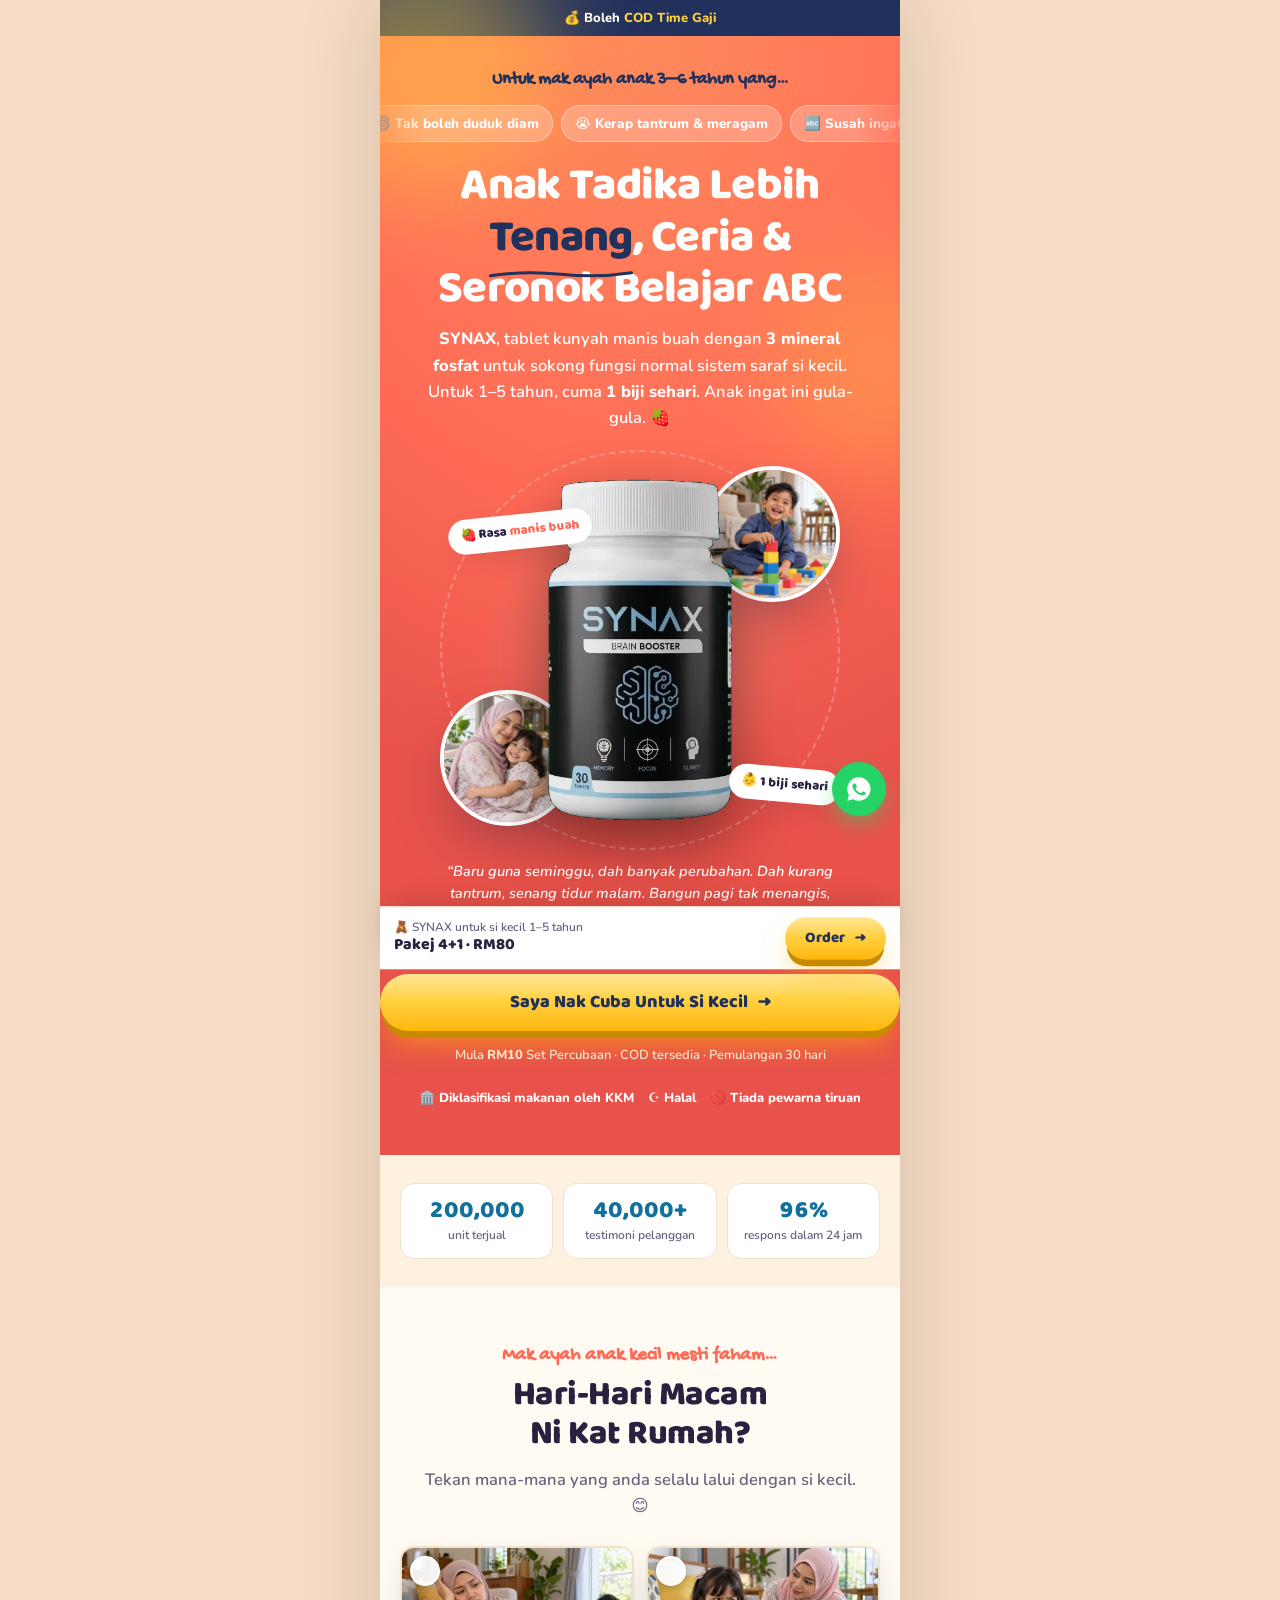
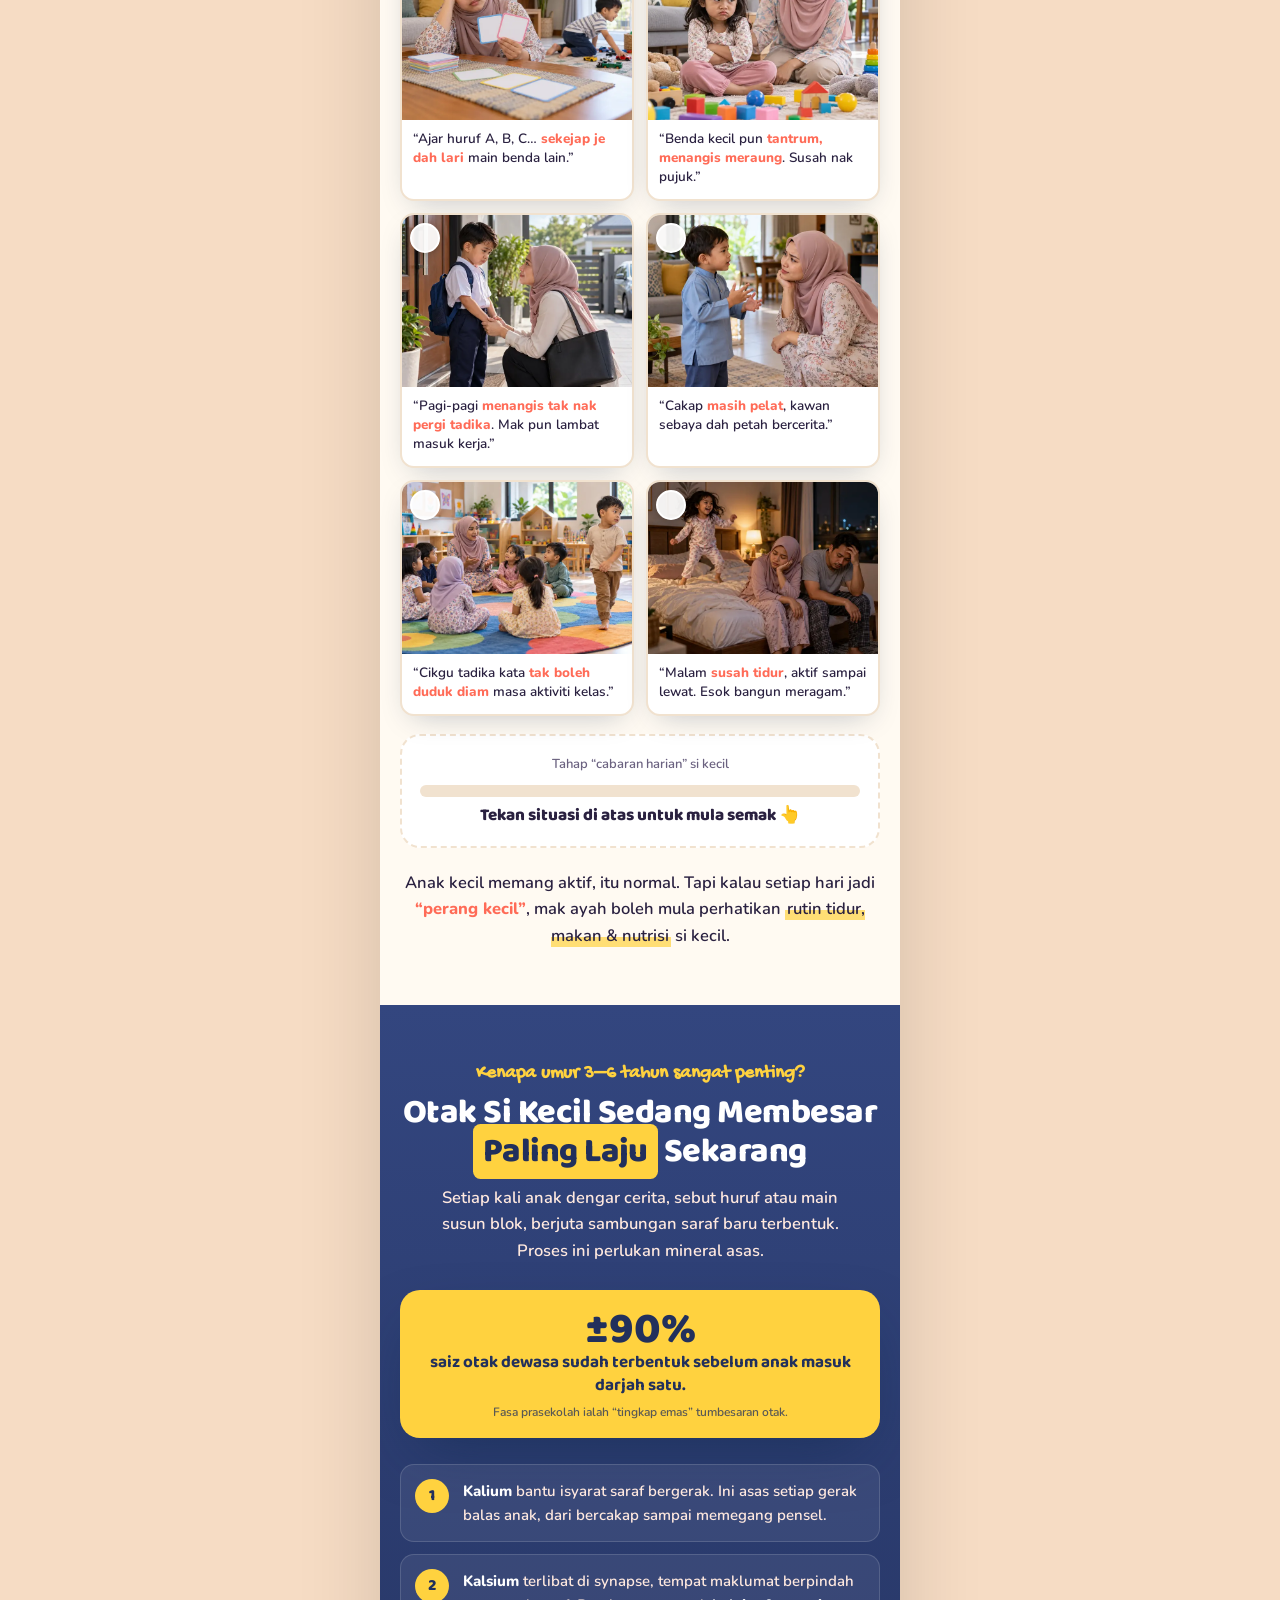
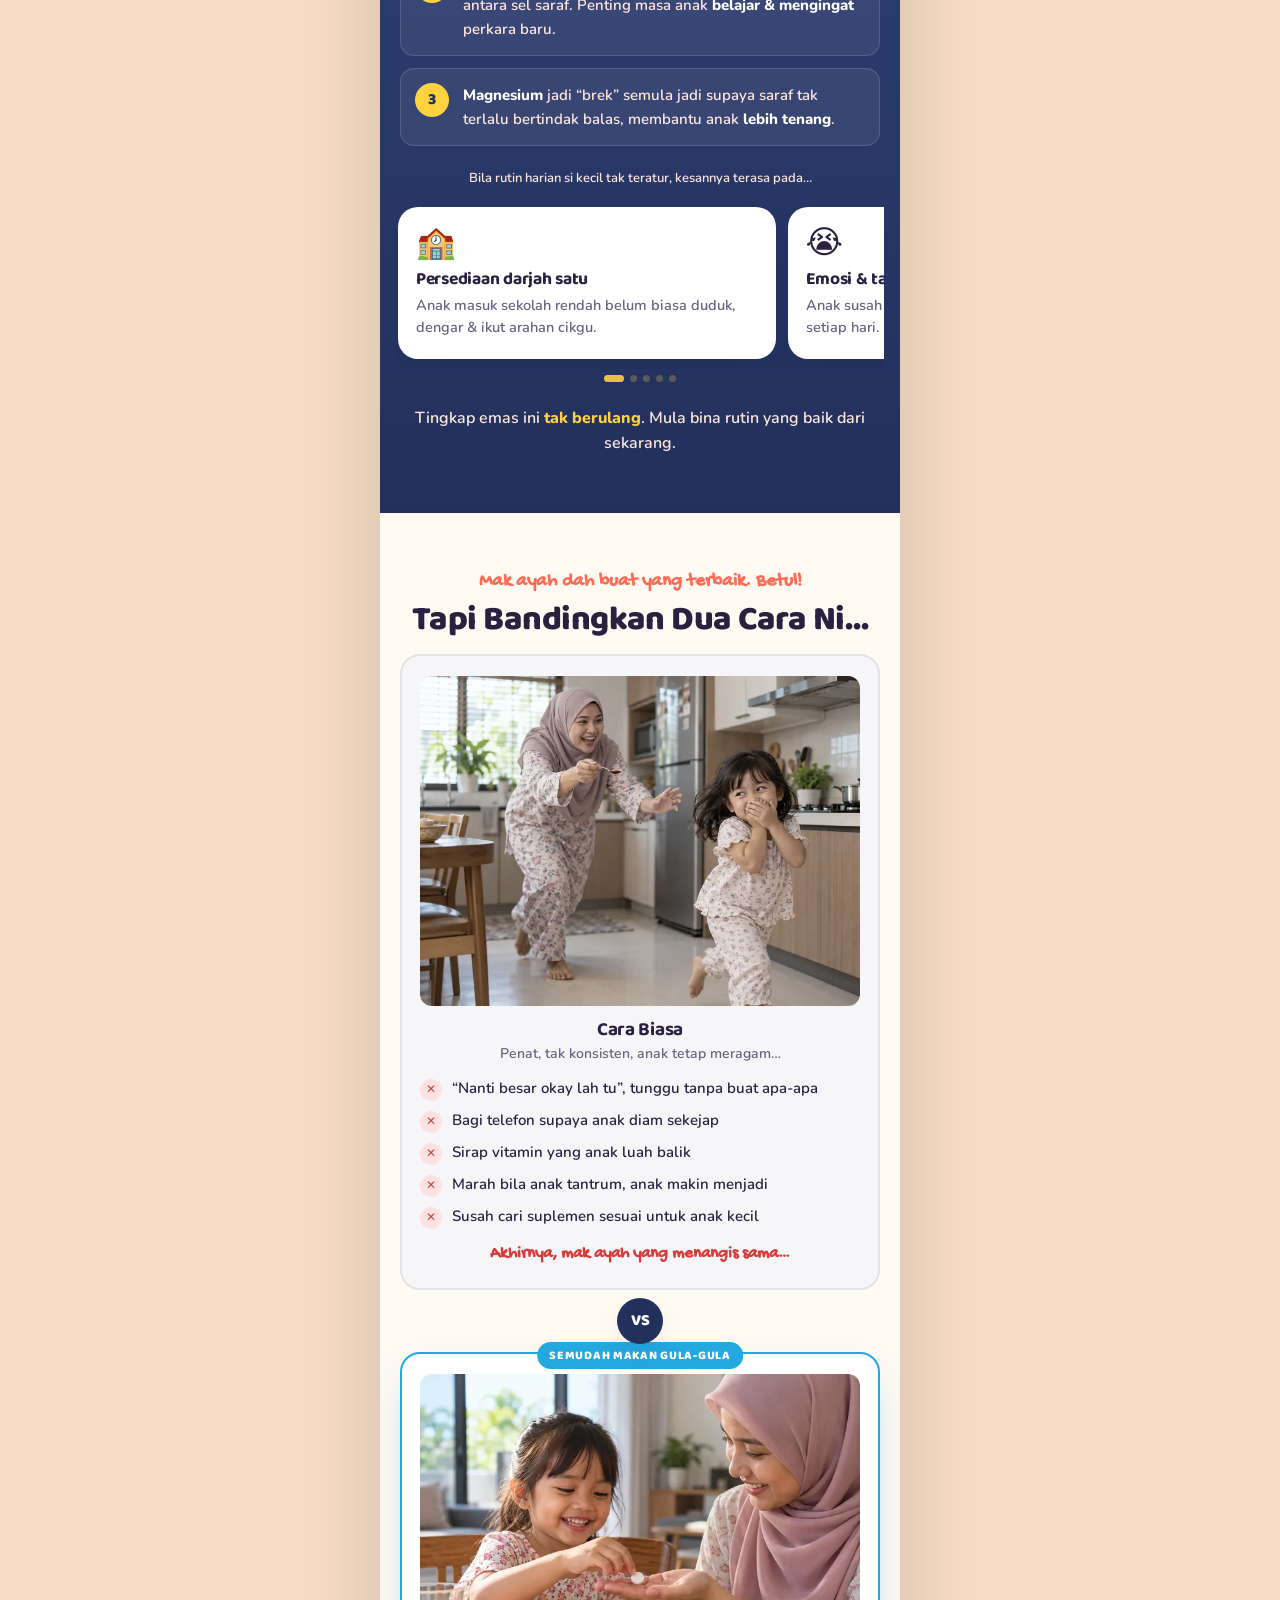
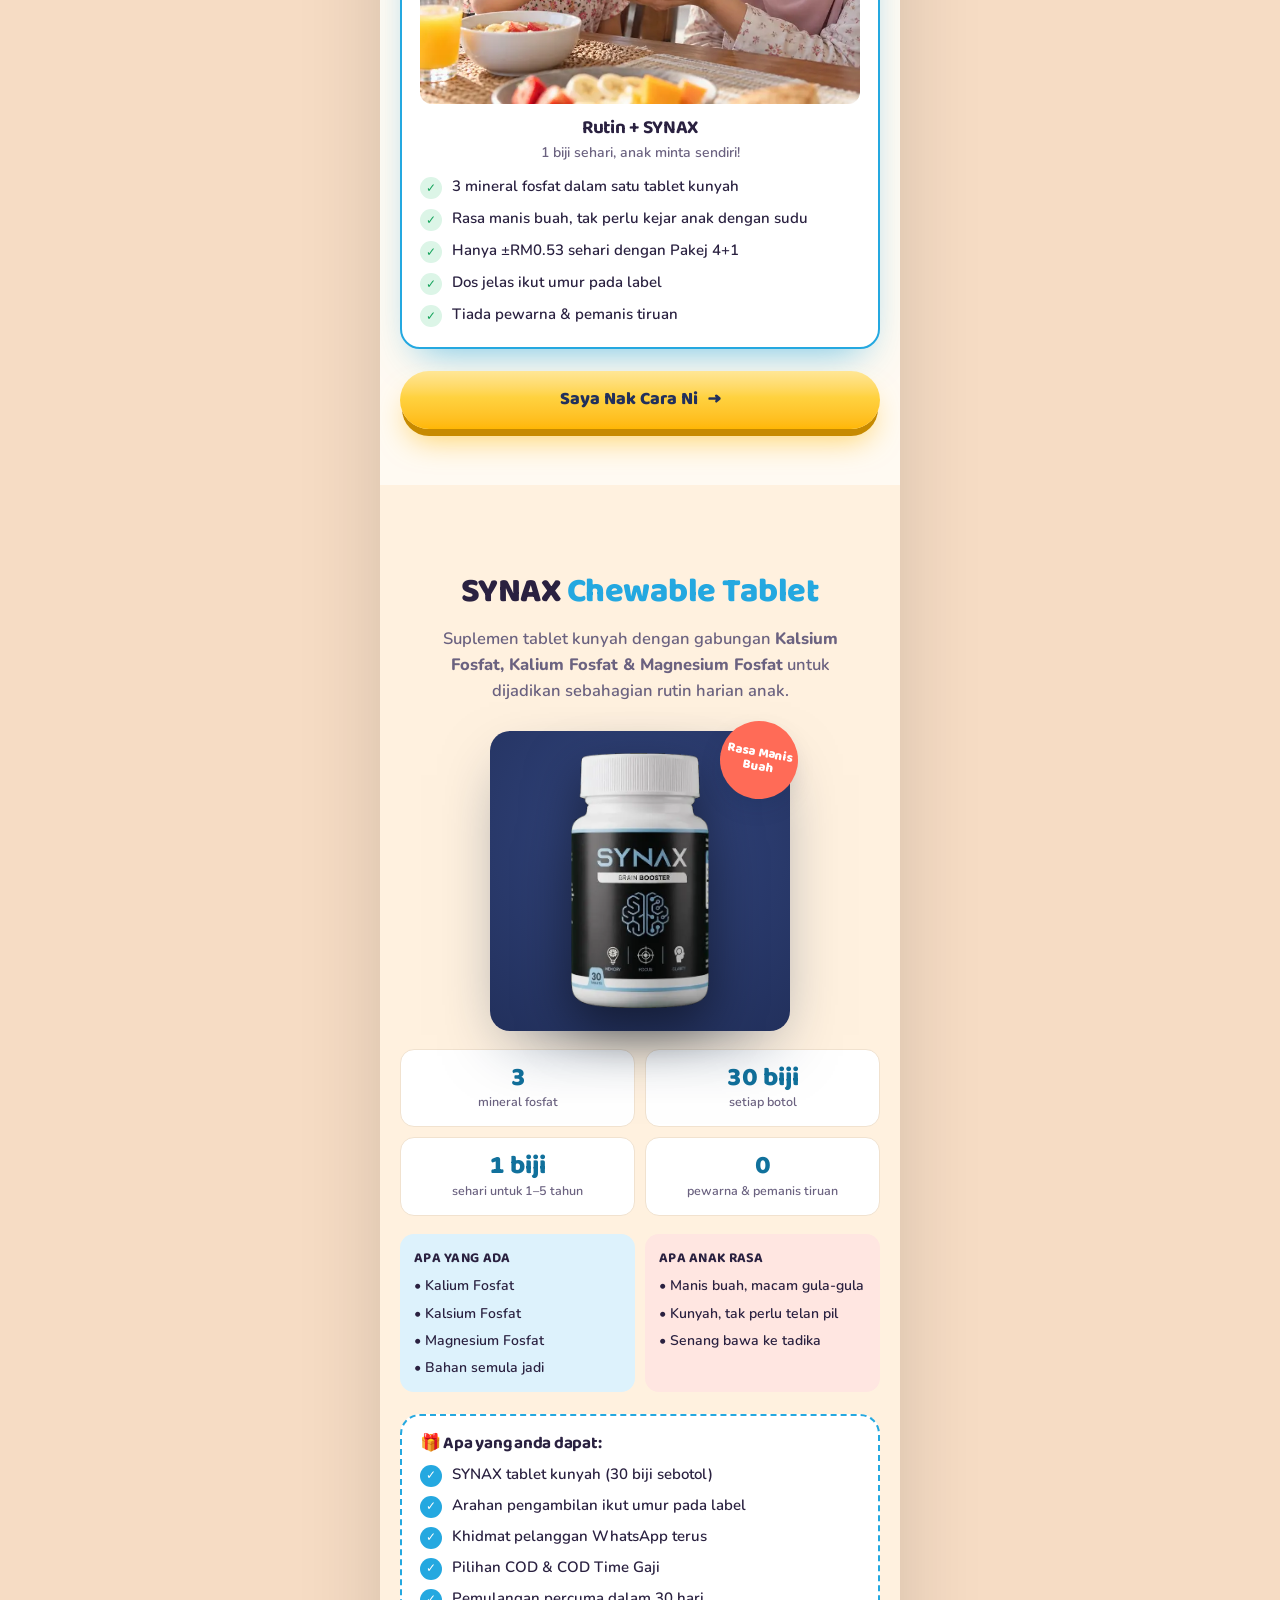
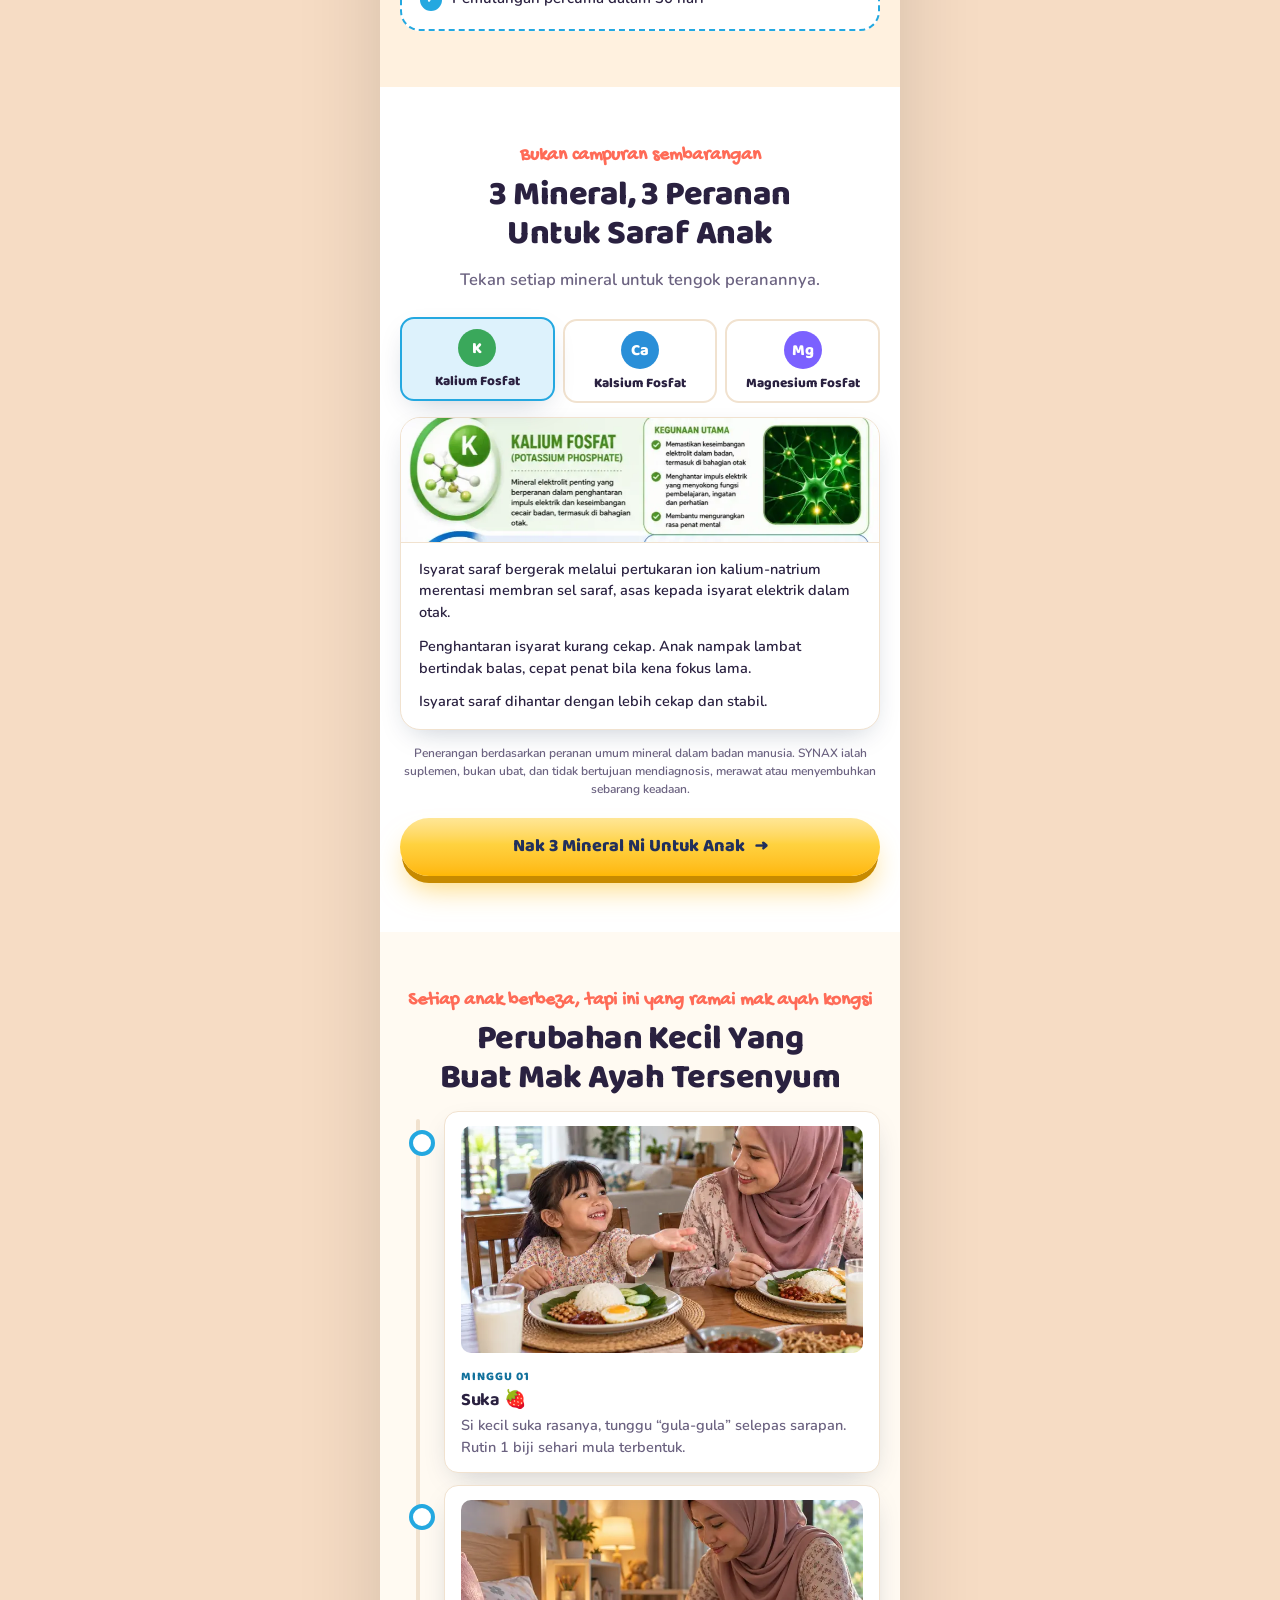
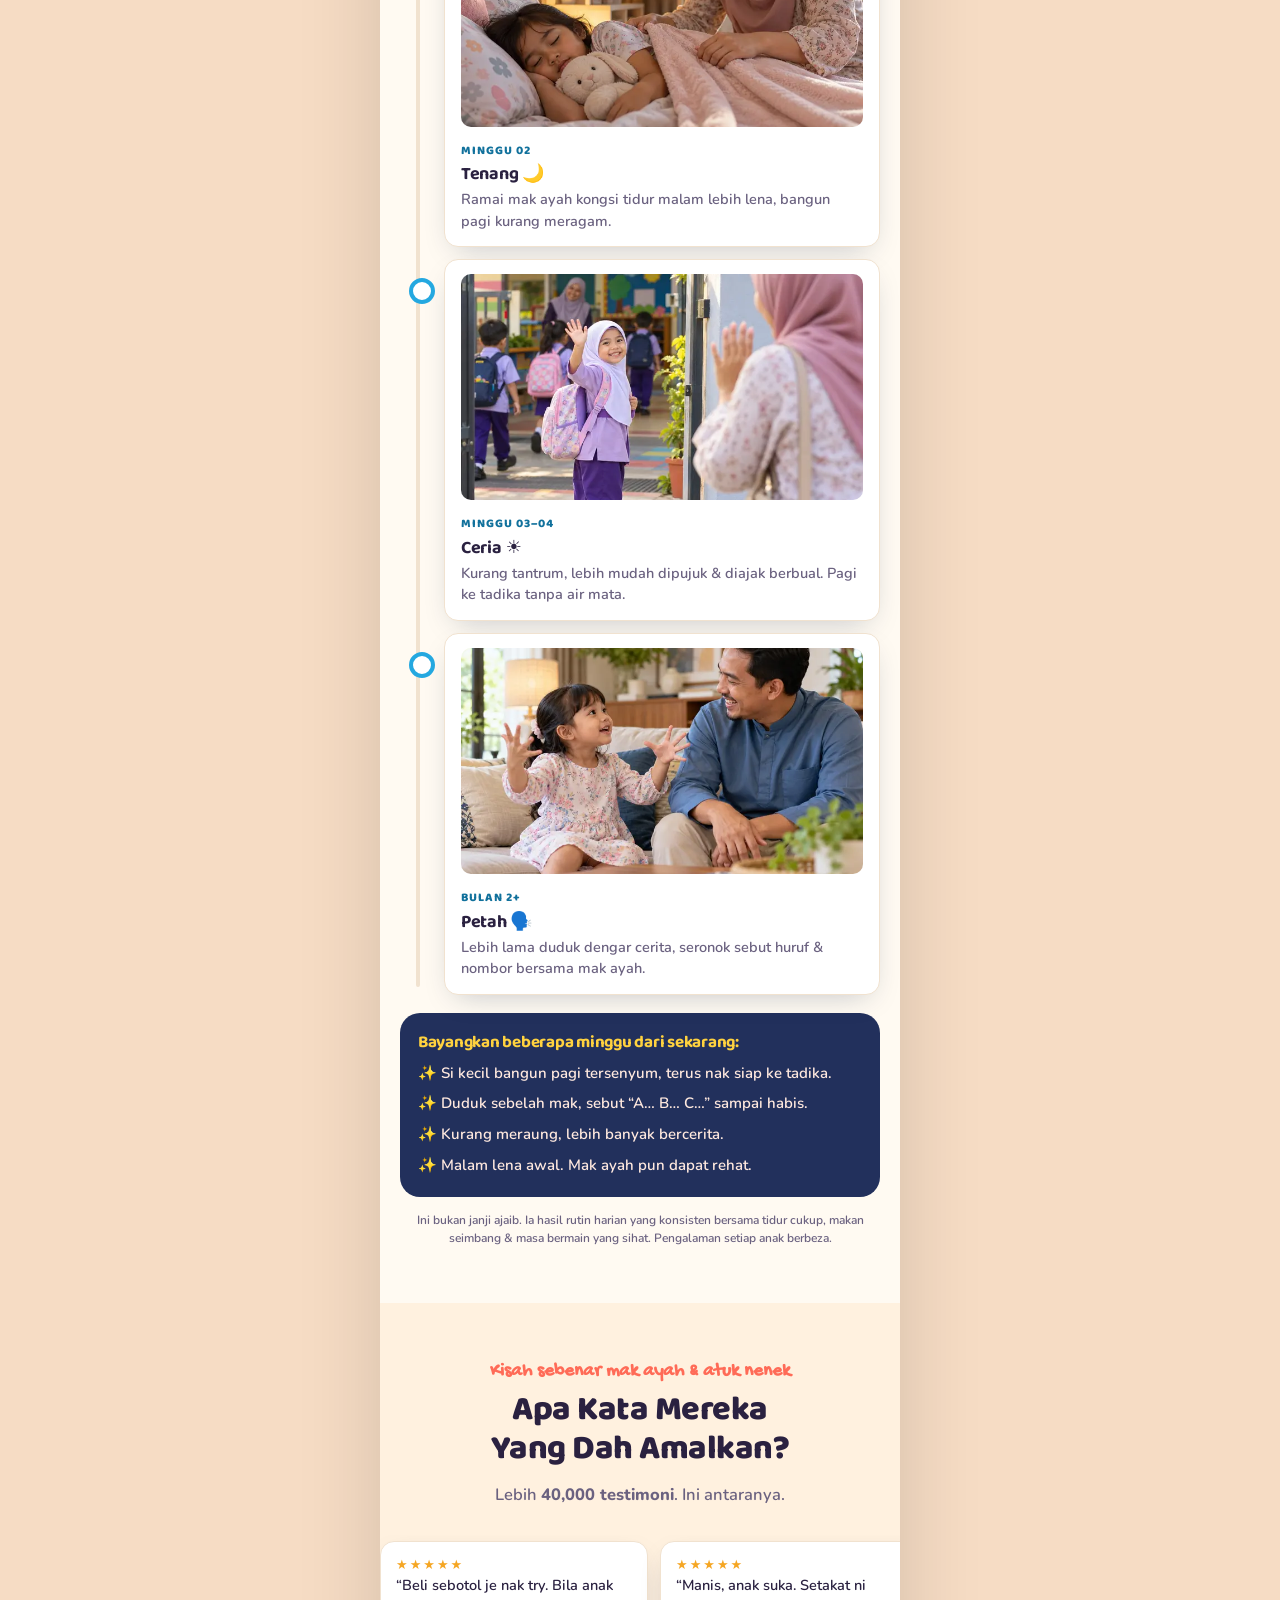
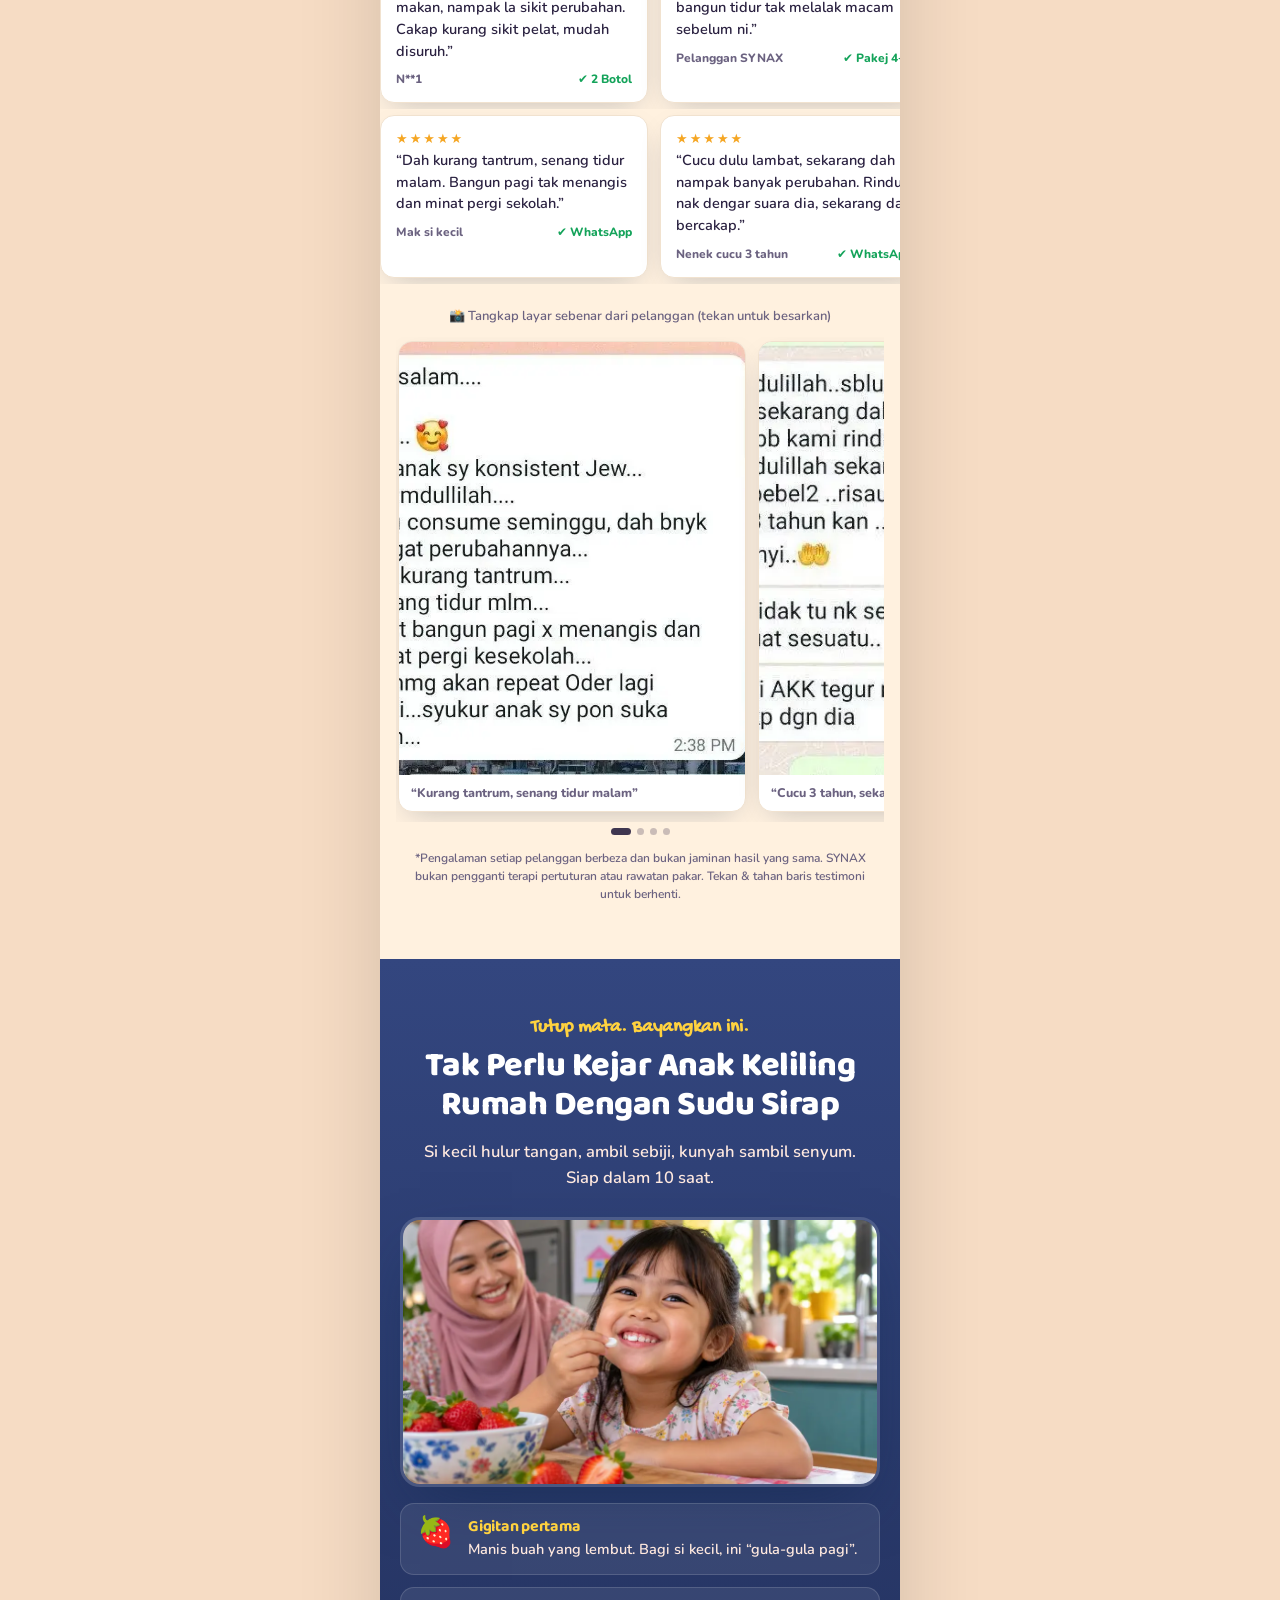
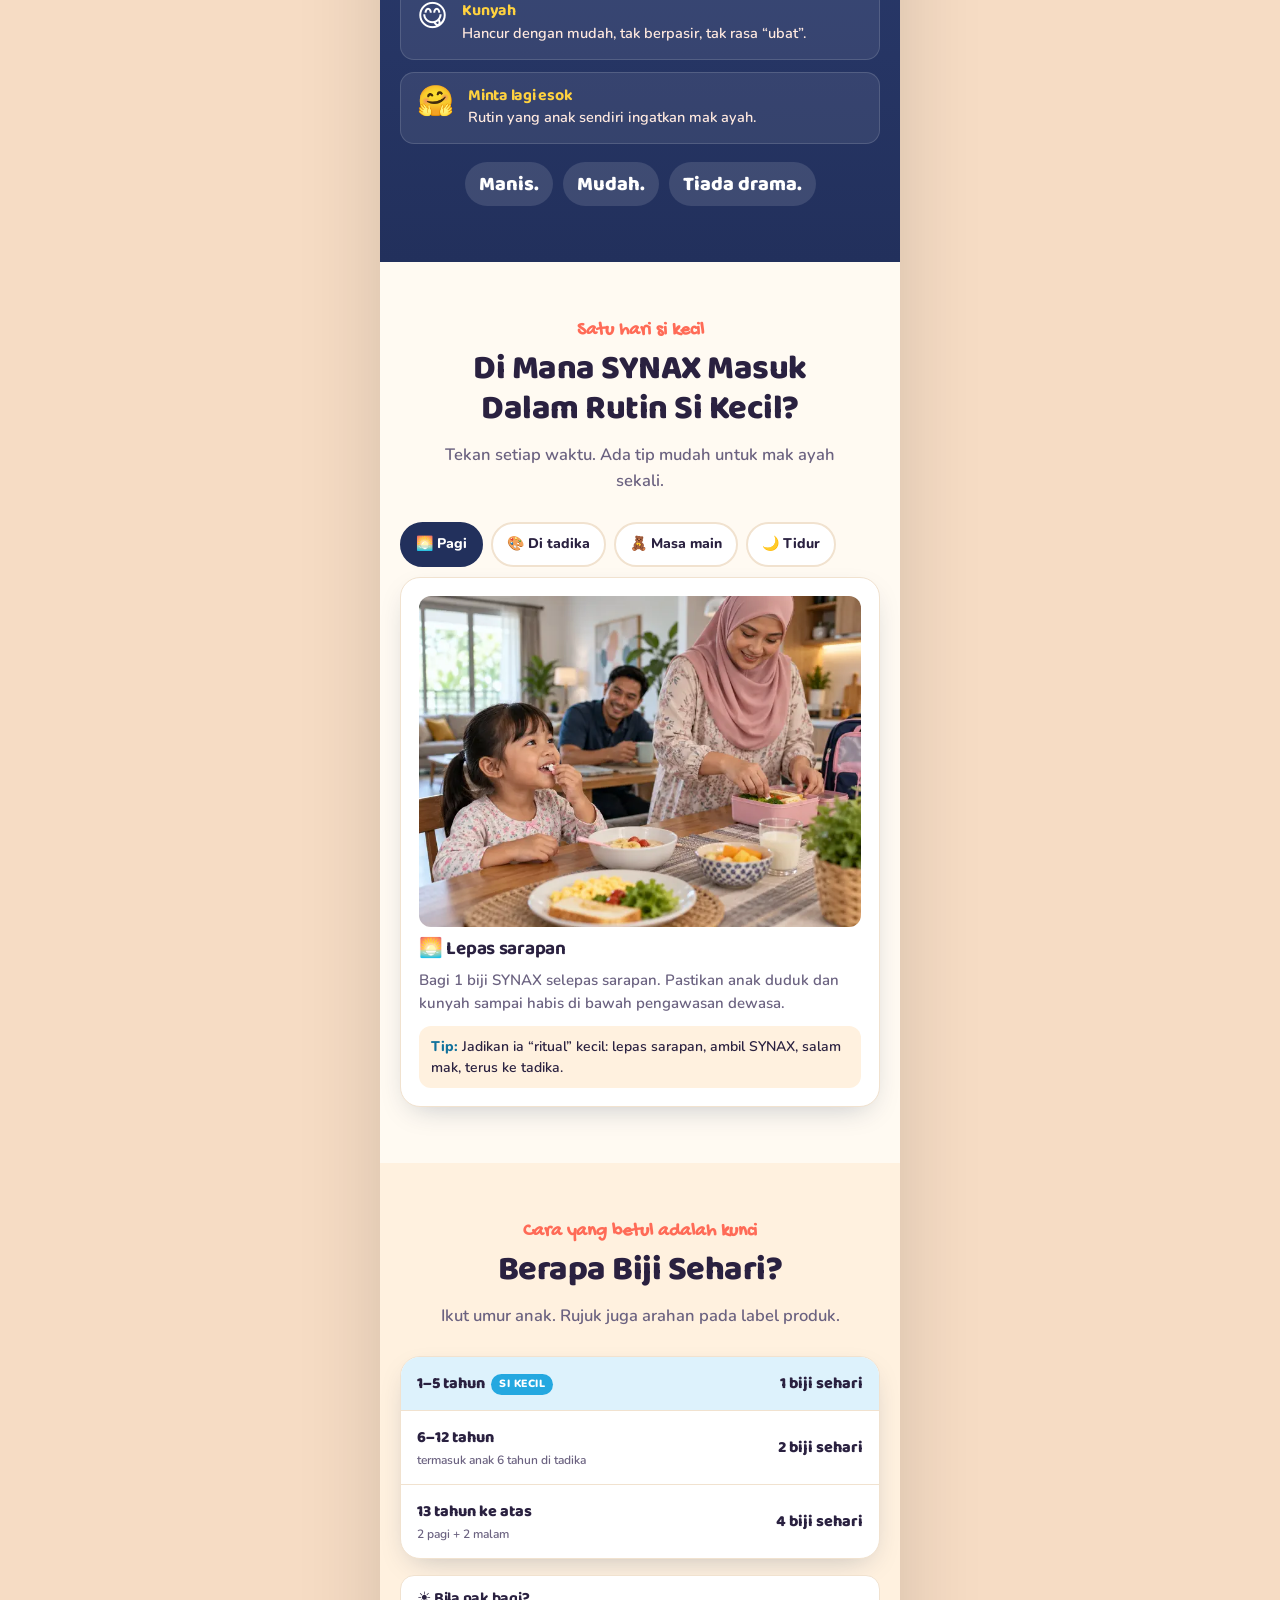
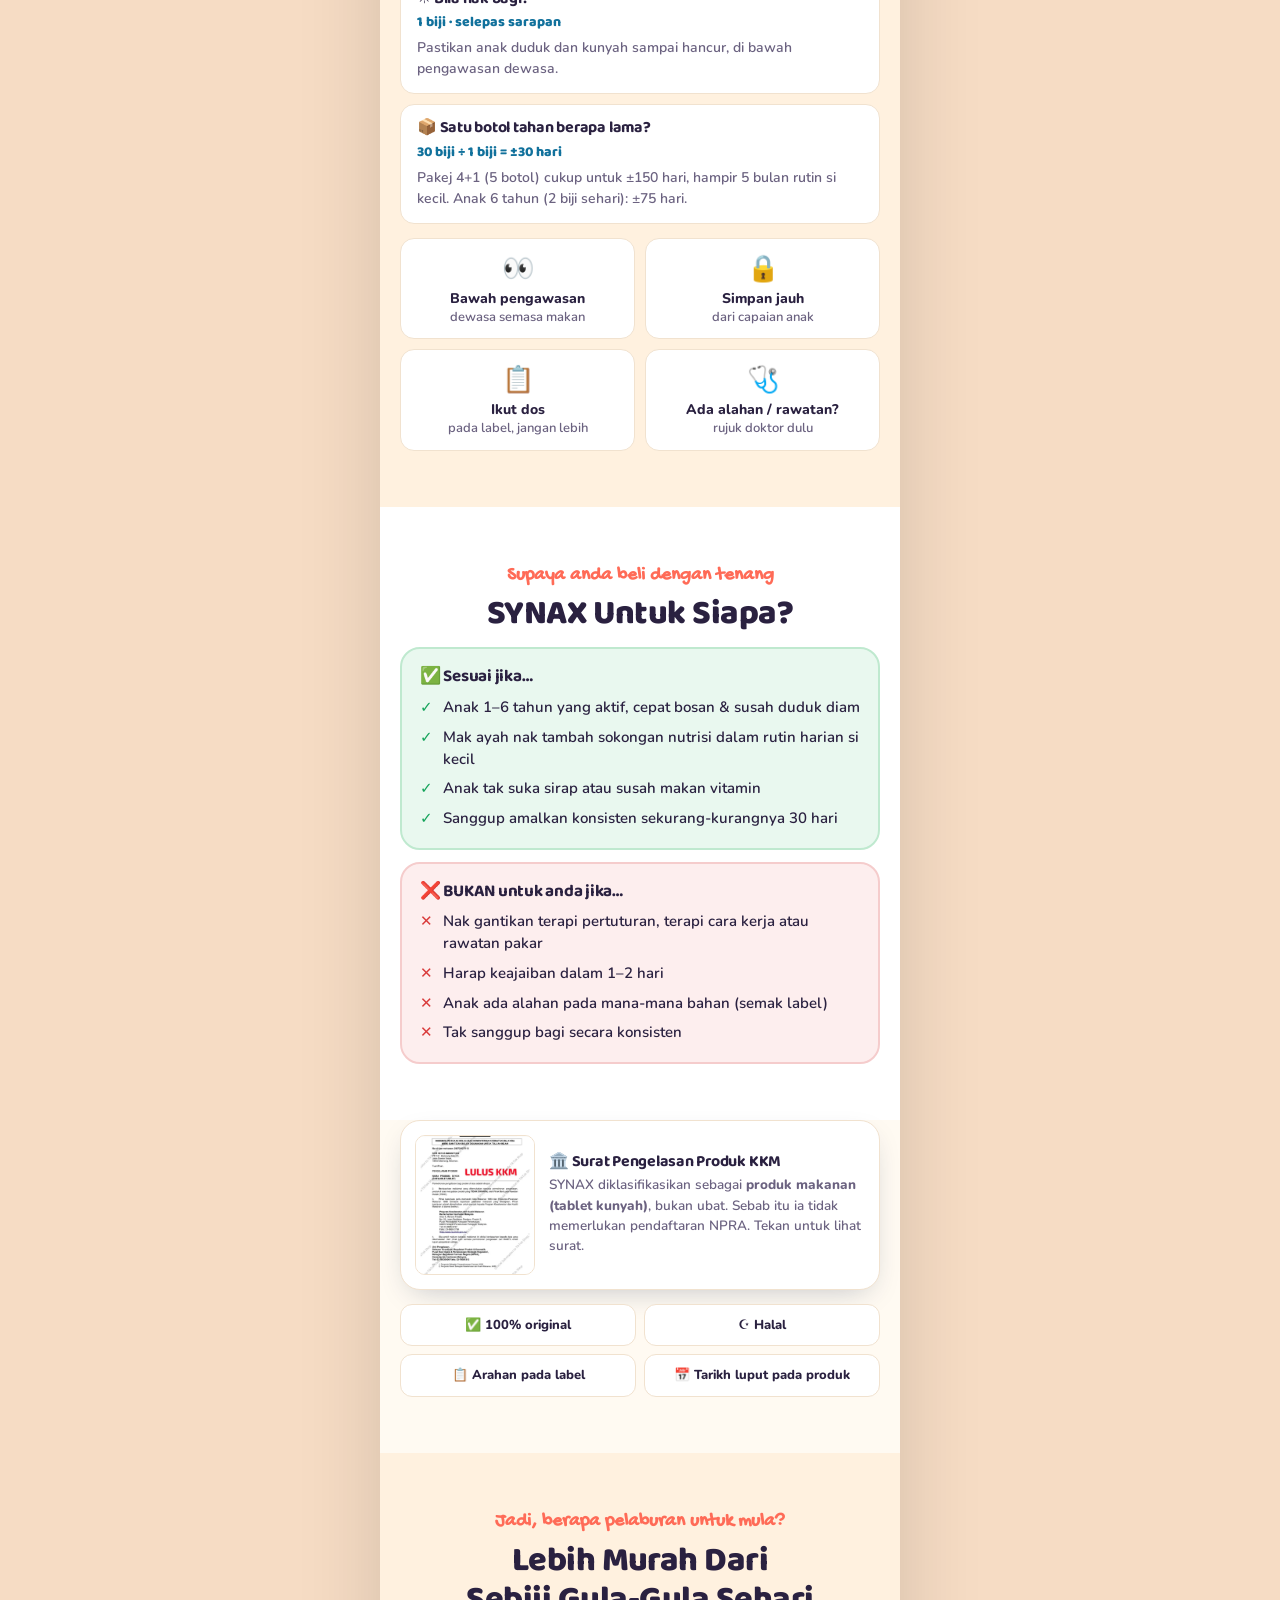
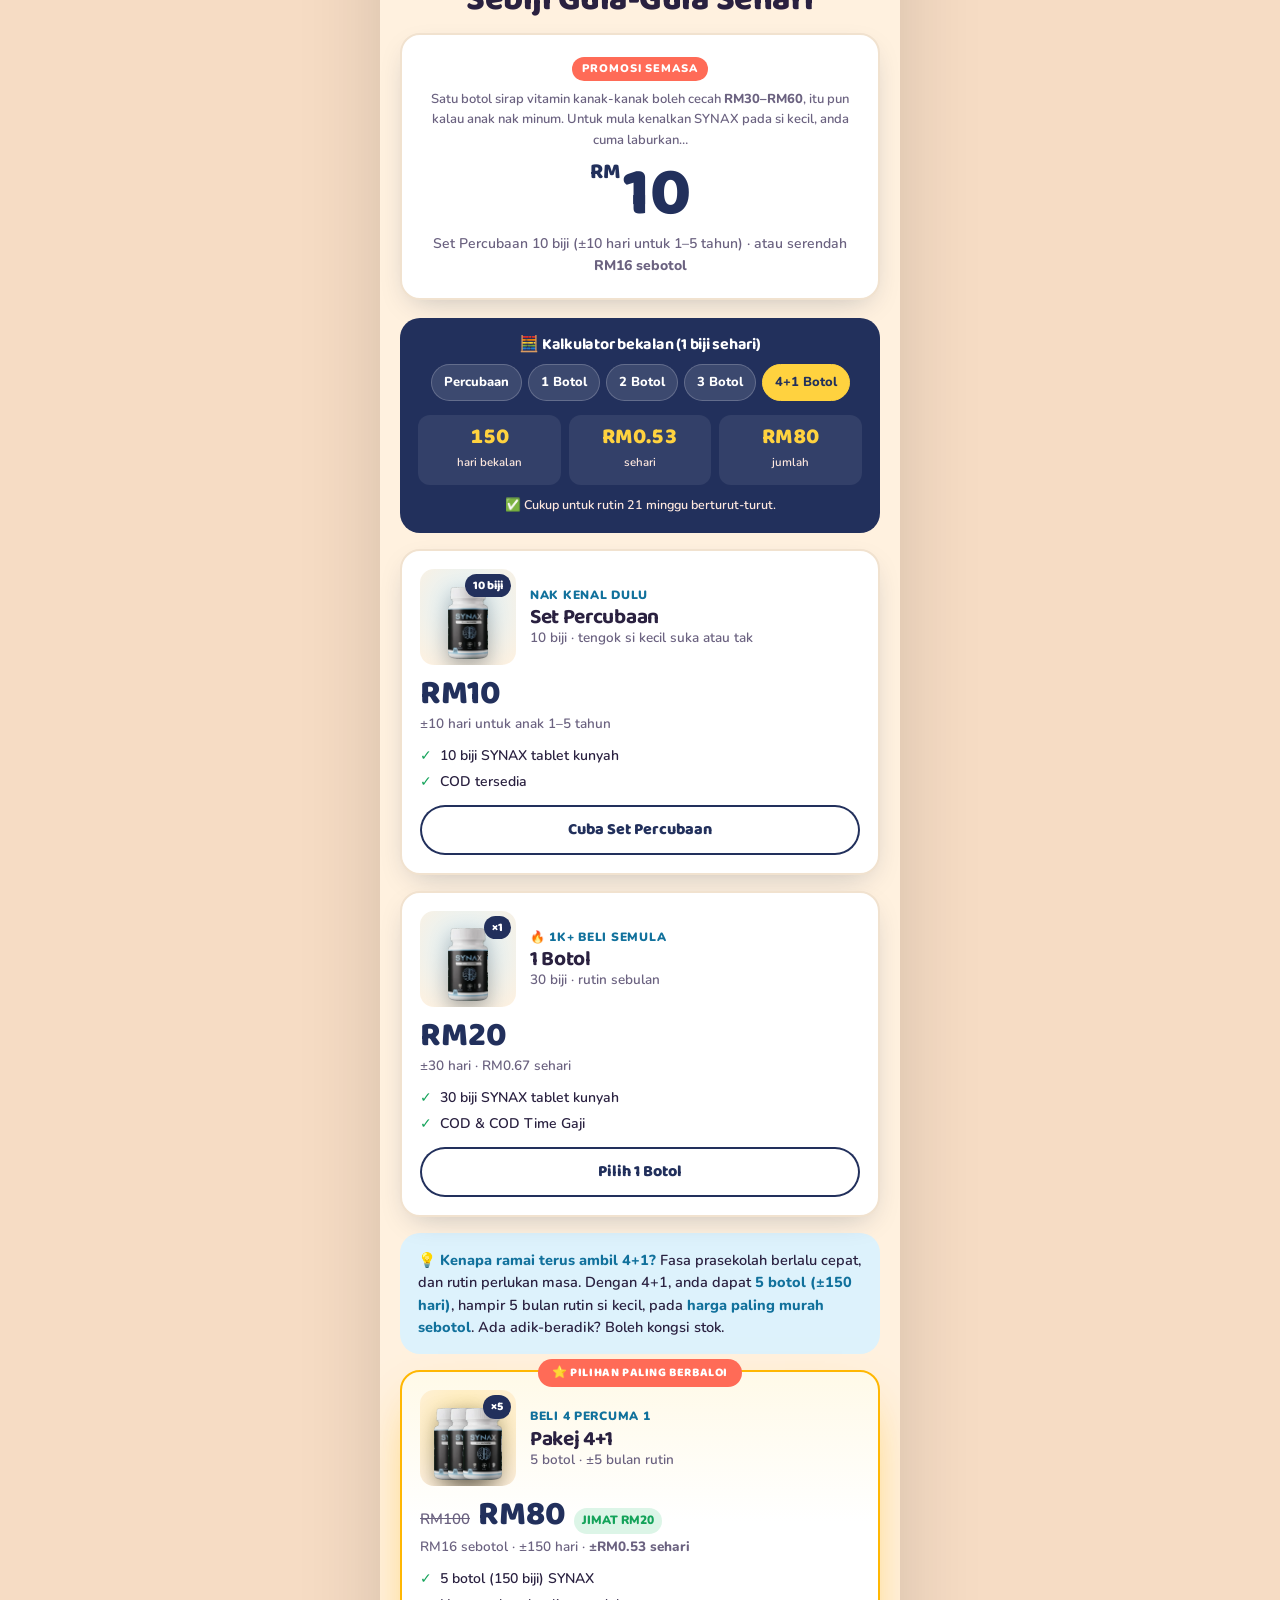
==== commit af486b5f: "Add AI photos to all 3 SYNAX flows Pain points become photo cards (2-column, tap to tick), and the h" ====
--- a/flow/prasekolah.html
+++ b/flow/prasekolah.html
@@ -36,8 +36,8 @@
     <p class="sub"><b>SYNAX</b>, tablet kunyah manis buah dengan <b>3 mineral fosfat</b> untuk sokong fungsi normal sistem saraf si kecil. Untuk 1–5 tahun, cuma <b>1 biji sehari</b>. Anak ingat ini gula-gula. 🍓</p>
     <div class="hero-visual">
       <div class="ring r2"></div><div class="ring"></div>
-      <img class="kid k1" src="assets/img/6.webp" alt="Ibu memeluk anak kecil dengan tenang" width="760" height="760">
-      <img class="kid k2" src="assets/img/4.webp" alt="Anak belajar menulis di meja" width="760" height="760">
+      <img class="kid k1" src="assets/img/prasekolah/hero-1.webp" alt="Ibu bertudung peluk anak kecil yang tersenyum tenang" width="520" height="520">
+      <img class="kid k2" src="assets/img/prasekolah/hero-2.webp" alt="Anak kecil ceria main huruf/blok" width="520" height="520">
       <img class="bottle" src="assets/img/bottle.webp" alt="Botol SYNAX Brain Booster, 30 tablet" width="325" height="601">
       <span class="tag t1">🍓 Rasa <i>manis buah</i></span>
       <span class="tag t2">👶 1 biji sehari</span>
@@ -64,12 +64,12 @@
     <h2 class="rv">Hari-Hari Macam Ni Kat Rumah?</h2>
     <p class="lead rv">Tekan mana-mana yang anda selalu lalui dengan si kecil. 😊</p>
     <div class="pains">
-      <button type="button" class="pain rv" aria-pressed="false"><span class="x">✓</span><p>“Ajar huruf A, B, C… <b>sekejap je dah lari</b> main benda lain.”</p></button>
-      <button type="button" class="pain rv" aria-pressed="false"><span class="x">✓</span><p>“Benda kecil pun <b>tantrum, menangis meraung</b>. Susah nak pujuk.”</p></button>
-      <button type="button" class="pain rv" aria-pressed="false"><span class="x">✓</span><p>“Pagi-pagi <b>menangis tak nak pergi tadika</b>. Mak pun lambat masuk kerja.”</p></button>
-      <button type="button" class="pain rv" aria-pressed="false"><span class="x">✓</span><p>“Cakap <b>masih pelat</b>, kawan sebaya dah petah bercerita.”</p></button>
-      <button type="button" class="pain rv" aria-pressed="false"><span class="x">✓</span><p>“Cikgu tadika kata <b>tak boleh duduk diam</b> masa aktiviti kelas.”</p></button>
-      <button type="button" class="pain rv" aria-pressed="false"><span class="x">✓</span><p>“Malam <b>susah tidur</b>, aktif sampai lewat. Esok bangun meragam.”</p></button>
+      <button type="button" class="pain rv" aria-pressed="false"><img class="" src="assets/img/prasekolah/pain-1.webp" alt="Ibu pegang kad ABC, anak lari main benda lain" width="720" height="540" loading="lazy"><span class="hint">SAYA PUN!</span><span class="x">✓</span><p>“Ajar huruf A, B, C… <b>sekejap je dah lari</b> main benda lain.”</p></button>
+      <button type="button" class="pain rv" aria-pressed="false"><img class="" src="assets/img/prasekolah/pain-2.webp" alt="Anak kecil tantrum menangis di lantai" width="720" height="540" loading="lazy"><span class="hint">SAYA PUN!</span><span class="x">✓</span><p>“Benda kecil pun <b>tantrum, menangis meraung</b>. Susah nak pujuk.”</p></button>
+      <button type="button" class="pain rv" aria-pressed="false"><img class="" src="assets/img/prasekolah/pain-3.webp" alt="Anak menangis peluk kaki ibu di pintu pagi" width="720" height="540" loading="lazy"><span class="hint">SAYA PUN!</span><span class="x">✓</span><p>“Pagi-pagi <b>menangis tak nak pergi tadika</b>. Mak pun lambat masuk kerja.”</p></button>
+      <button type="button" class="pain rv" aria-pressed="false"><img class="" src="assets/img/prasekolah/pain-4.webp" alt="Anak cuba bercakap, ibu dengar dengan sabar &amp; keliru" width="720" height="540" loading="lazy"><span class="hint">SAYA PUN!</span><span class="x">✓</span><p>“Cakap <b>masih pelat</b>, kawan sebaya dah petah bercerita.”</p></button>
+      <button type="button" class="pain rv" aria-pressed="false"><img class="" src="assets/img/prasekolah/pain-5.webp" alt="Seorang anak bangun berlari dalam kelas tadika" width="720" height="540" loading="lazy"><span class="hint">SAYA PUN!</span><span class="x">✓</span><p>“Cikgu tadika kata <b>tak boleh duduk diam</b> masa aktiviti kelas.”</p></button>
+      <button type="button" class="pain rv" aria-pressed="false"><img class="" src="assets/img/prasekolah/pain-6.webp" alt="Anak masih aktif melompat atas katil waktu malam" width="720" height="540" loading="lazy"><span class="hint">SAYA PUN!</span><span class="x">✓</span><p>“Malam <b>susah tidur</b>, aktif sampai lewat. Esok bangun meragam.”</p></button>
     </div>
     <div class="meter rv" aria-live="polite">
       <div class="small">Tahap “cabaran harian” si kecil</div>
@@ -110,6 +110,7 @@
     <h2 class="rv">Tapi Bandingkan Dua Cara Ni…</h2>
     <div class="cmp">
       <div class="cbox bad rv">
+        <img class="ph" src="assets/img/prasekolah/cara-biasa.webp" alt="Ibu kejar anak dengan sudu sirap, anak menolak" width="720" height="540" loading="lazy">
         <h3>Cara Biasa</h3><p class="s">Penat, tak konsisten, anak tetap meragam…</p>
         <ul>
           <li><i>✕</i>“Nanti besar okay lah tu”, tunggu tanpa buat apa-apa</li>
@@ -123,6 +124,7 @@
       <div class="vs">VS</div>
       <div class="cbox good rv">
         <span class="ribbon">SEMUDAH MAKAN GULA-GULA</span>
+        <img class="ph" src="assets/img/prasekolah/cara-synax.webp" alt="Anak senyum ambil tablet kunyah dari tangan ibu" width="720" height="540" loading="lazy">
         <h3>Rutin + SYNAX</h3><p class="s">1 biji sehari, anak minta sendiri!</p>
         <ul>
           <li><i>✓</i>3 mineral fosfat dalam satu tablet kunyah</li>
@@ -194,10 +196,10 @@
     <p class="eyebrow rv">Setiap anak berbeza, tapi ini yang ramai mak ayah kongsi</p>
     <h2 class="rv">Perubahan Kecil Yang Buat Mak Ayah Tersenyum</h2>
     <div class="tl" id="tl"><div class="rail"></div><div class="fill" id="tlFill"></div>
-      <div class="wk rv"><small>MINGGU 01</small><h3>Suka 🍓</h3><p>Si kecil suka rasanya, tunggu “gula-gula” selepas sarapan. Rutin 1 biji sehari mula terbentuk.</p></div>
-      <div class="wk rv"><small>MINGGU 02</small><h3>Tenang 🌙</h3><p>Ramai mak ayah kongsi tidur malam lebih lena, bangun pagi kurang meragam.</p></div>
-      <div class="wk rv"><small>MINGGU 03–04</small><h3>Ceria ☀️</h3><p>Kurang tantrum, lebih mudah dipujuk &amp; diajak berbual. Pagi ke tadika tanpa air mata.</p></div>
-      <div class="wk rv"><small>BULAN 2+</small><h3>Petah 🗣️</h3><p>Lebih lama duduk dengar cerita, seronok sebut huruf &amp; nombor bersama mak ayah.</p></div>
+      <div class="wk rv"><img class="ph" src="assets/img/prasekolah/minggu-1.webp" alt="Anak tunggu &#x27;gula-gula pagi&#x27; lepas sarapan" width="720" height="540" loading="lazy"><small>MINGGU 01</small><h3>Suka 🍓</h3><p>Si kecil suka rasanya, tunggu “gula-gula” selepas sarapan. Rutin 1 biji sehari mula terbentuk.</p></div>
+      <div class="wk rv"><img class="ph" src="assets/img/prasekolah/minggu-2.webp" alt="Anak tidur lena awal malam" width="720" height="540" loading="lazy"><small>MINGGU 02</small><h3>Tenang 🌙</h3><p>Ramai mak ayah kongsi tidur malam lebih lena, bangun pagi kurang meragam.</p></div>
+      <div class="wk rv"><img class="ph" src="assets/img/prasekolah/minggu-3.webp" alt="Anak melambai gembira ke tadika" width="720" height="540" loading="lazy"><small>MINGGU 03–04</small><h3>Ceria ☀️</h3><p>Kurang tantrum, lebih mudah dipujuk &amp; diajak berbual. Pagi ke tadika tanpa air mata.</p></div>
+      <div class="wk rv"><img class="ph" src="assets/img/prasekolah/minggu-4.webp" alt="Anak bercerita bersemangat kepada ayah" width="720" height="540" loading="lazy"><small>BULAN 2+</small><h3>Petah 🗣️</h3><p>Lebih lama duduk dengar cerita, seronok sebut huruf &amp; nombor bersama mak ayah.</p></div>
     </div>
     <div class="imagine rv">
       <h3>Bayangkan beberapa minggu dari sekarang:</h3>
@@ -243,6 +245,7 @@
     <p class="eyebrow rv">Tutup mata. Bayangkan ini.</p>
     <h2 class="rv">Tak Perlu Kejar Anak Keliling Rumah Dengan Sudu Sirap</h2>
     <p class="lead rv">Si kecil hulur tangan, ambil sebiji, kunyah sambil senyum. Siap dalam 10 saat.</p>
+    <img class="sense-ph" src="assets/img/prasekolah/kunyah.webp" alt="Close-up anak kunyah tablet, senyum lebar" width="960" height="540" loading="lazy">
     <div class="sense">
       <div class="wave rv rv-l"><span class="e">🍓</span><div><h3>Gigitan pertama</h3><p>Manis buah yang lembut. Bagi si kecil, ini “gula-gula pagi”.</p></div></div>
       <div class="wave rv rv-l" style="--d:.1s"><span class="e">😋</span><div><h3>Kunyah</h3><p>Hancur dengan mudah, tak berpasir, tak rasa “ubat”.</p></div></div>
@@ -260,10 +263,10 @@
     <div class="tabs rv" data-tabs="day">
       <button type="button" class="on" data-tab="d1">🌅 Pagi</button><button type="button" data-tab="d2">🎨 Di tadika</button><button type="button" data-tab="d3">🧸 Masa main</button><button type="button" data-tab="d4">🌙 Tidur</button>
     </div>
-    <div class="tabpane on" id="d1" data-pane="day"><h3>🌅 Lepas sarapan</h3><p>Bagi 1 biji SYNAX selepas sarapan. Pastikan anak duduk dan kunyah sampai habis di bawah pengawasan dewasa.</p><div class="tip"><b>Tip:</b> Jadikan ia “ritual” kecil: lepas sarapan, ambil SYNAX, salam mak, terus ke tadika.</div></div>
-    <div class="tabpane" id="d2" data-pane="day"><h3>🎨 Waktu tadika</h3><p>Masa inilah si kecil belajar ikut arahan, mewarna, menyanyi &amp; bergaul dengan kawan.</p><div class="tip"><b>Tip:</b> Tanya cikgu tadika satu perkara yang anak buat dengan baik hari ini, dan puji anak di rumah.</div></div>
-    <div class="tabpane" id="d3" data-pane="day"><h3>🧸 Masa bermain</h3><p>Main puzzle, susun blok &amp; baca buku bergambar bantu anak latih fokus secara semula jadi.</p><div class="tip"><b>Tip:</b> Hadkan skrin. Untuk umur 2–5 tahun, cadangan biasa ialah tidak lebih 1 jam sehari.</div></div>
-    <div class="tabpane" id="d4" data-pane="day"><h3>🌙 Waktu tidur</h3><p>Anak 3–5 tahun perlukan 10–13 jam tidur (termasuk tidur siang). Inilah masa otak membesar &amp; berehat.</p><div class="tip"><b>Tip:</b> Lampu malap, cerita sebelum tidur &amp; waktu tidur yang sama setiap malam.</div></div>
+    <div class="tabpane on" id="d1" data-pane="day"><img class="ph" src="assets/img/prasekolah/rutin-1.webp" alt="Sarapan keluarga, anak kunyah tablet" width="720" height="540" loading="lazy"><h3>🌅 Lepas sarapan</h3><p>Bagi 1 biji SYNAX selepas sarapan. Pastikan anak duduk dan kunyah sampai habis di bawah pengawasan dewasa.</p><div class="tip"><b>Tip:</b> Jadikan ia “ritual” kecil: lepas sarapan, ambil SYNAX, salam mak, terus ke tadika.</div></div>
+    <div class="tabpane" id="d2" data-pane="day"><img class="ph" src="assets/img/prasekolah/rutin-2.webp" alt="Anak mewarna di tadika" width="720" height="540" loading="lazy"><h3>🎨 Waktu tadika</h3><p>Masa inilah si kecil belajar ikut arahan, mewarna, menyanyi &amp; bergaul dengan kawan.</p><div class="tip"><b>Tip:</b> Tanya cikgu tadika satu perkara yang anak buat dengan baik hari ini, dan puji anak di rumah.</div></div>
+    <div class="tabpane" id="d3" data-pane="day"><img class="ph" src="assets/img/prasekolah/rutin-3.webp" alt="Anak main puzzle dengan ibu" width="720" height="540" loading="lazy"><h3>🧸 Masa bermain</h3><p>Main puzzle, susun blok &amp; baca buku bergambar bantu anak latih fokus secara semula jadi.</p><div class="tip"><b>Tip:</b> Hadkan skrin. Untuk umur 2–5 tahun, cadangan biasa ialah tidak lebih 1 jam sehari.</div></div>
+    <div class="tabpane" id="d4" data-pane="day"><img class="ph" src="assets/img/prasekolah/rutin-4.webp" alt="Ibu bacakan cerita sebelum tidur" width="720" height="540" loading="lazy"><h3>🌙 Waktu tidur</h3><p>Anak 3–5 tahun perlukan 10–13 jam tidur (termasuk tidur siang). Inilah masa otak membesar &amp; berehat.</p><div class="tip"><b>Tip:</b> Lampu malap, cerita sebelum tidur &amp; waktu tidur yang sama setiap malam.</div></div>
   </div>
 </section>
 <!-- USAGE -->
--- a/flow/assets/synax.css
+++ b/flow/assets/synax.css
@@ -114,7 +114,7 @@
 .t-pra .hero h1{font-size:clamp(33px,9.4vw,45px);line-height:1.14}
 .hero h1 .u{color:var(--sun);position:relative;white-space:nowrap}
 .t-pra .hero h1 .u{color:var(--deep)}
-.hero h1 .u svg{position:absolute;left:0;right:0;bottom:-8px;width:100%;height:12px}
+.hero h1 .u svg{position:absolute;left:0;right:0;bottom:-4px;width:100%;height:9px}
 .hero .sub{color:var(--on-dark-soft);font-size:16.5px;max-width:430px;margin:0 auto 6px}
 .t-pra .hero .sub{color:#fff}
 .hero .sub b{color:#fff}
@@ -142,14 +142,17 @@
 .stat>span{font-size:12px;color:var(--muted);line-height:1.3;display:block;margin-top:4px}
 
 /* ---------- pain list ---------- */
-.pains{display:grid;gap:12px;margin-top:6px}
-.pain{display:flex;gap:12px;align-items:flex-start;background:var(--white);border:1px solid var(--line);border-radius:var(--r-sm);padding:14px 15px;box-shadow:var(--shadow);cursor:pointer;transition:border-color .2s,background .2s,transform .15s;-webkit-tap-highlight-color:transparent;text-align:left;width:100%}
+.pains{display:grid;grid-template-columns:1fr 1fr;gap:12px;margin-top:6px}
+.pain{position:relative;display:flex;flex-direction:column;background:var(--white);border:2px solid var(--line);border-radius:var(--r-sm);overflow:hidden;box-shadow:var(--shadow);cursor:pointer;transition:border-color .2s,background .2s,transform .15s;-webkit-tap-highlight-color:transparent;text-align:left;width:100%;padding:0}
 .pain:active{transform:scale(.98)}
-.pain .x{flex:0 0 28px;height:28px;border-radius:50%;background:var(--white);border:2px solid var(--line);display:grid;place-items:center;font-weight:900;font-size:15px;color:transparent;transition:.2s}
+.pain img{width:100%;aspect-ratio:4/3;object-fit:cover;display:block;transition:filter .3s}
+.pain .x{position:absolute;top:8px;left:8px;width:30px;height:30px;border-radius:50%;background:rgba(255,255,255,.92);border:2px solid #fff;display:grid;place-items:center;font-weight:900;font-size:15px;color:transparent;transition:.2s;box-shadow:0 2px 8px rgba(0,0,0,.25)}
 .pain.on{border-color:var(--pop);background:var(--pop-soft)}
-.pain.on .x{background:var(--pop);border-color:var(--pop);color:#fff}
-.pain p{font-size:15.5px;line-height:1.45}
+.pain.on .x{background:var(--pop);border-color:#fff;color:#fff}
+.pain p{font-size:13.5px;line-height:1.4;padding:10px 11px 12px}
 .pain p b{color:var(--pop)}
+.pain .hint{position:absolute;top:10px;right:8px;font-size:10.5px;font-weight:900;letter-spacing:.04em;background:rgba(0,0,0,.55);color:#fff;border-radius:999px;padding:3px 8px;opacity:0;transition:opacity .2s}
+.pain.on .hint{opacity:1}
 .meter{margin-top:18px;background:var(--white);border-radius:var(--r);padding:18px;border:2px dashed var(--line);text-align:center;transition:border-color .3s}
 .meter .bar{height:12px;border-radius:999px;background:var(--line);overflow:hidden;margin:10px 0 8px}
 .meter .bar i{display:block;height:100%;width:0;background:linear-gradient(90deg,var(--sun),var(--pop));border-radius:999px;transition:width .5s cubic-bezier(.2,.7,.2,1)}
@@ -478,3 +481,12 @@
 @keyframes spinSlow{0%,100%{transform:rotate(-6deg)}50%{transform:rotate(6deg)}}
 @media (prefers-reduced-motion:reduce){*,*::before,*::after{animation:none!important;transition:none!important}.rv.pre{opacity:1;transform:none}}
 @media (max-width:380px){.pk .hd{grid-template-columns:76px 1fr}.stats b{font-size:20px}.calc .out b{font-size:19px}}
+
+/* ---------- photos inside cards ---------- */
+.ph{display:block;width:100%;object-fit:cover}
+.cbox .ph{aspect-ratio:4/3;border-radius:12px;margin-bottom:14px}
+.cbox.bad .ph{filter:saturate(.55)}
+.wk .ph{aspect-ratio:16/9;border-radius:10px;margin-bottom:10px}
+.tabpane .ph{aspect-ratio:4/3;border-radius:12px;margin-bottom:12px}
+.sense-ph{width:100%;aspect-ratio:16/9;object-fit:cover;border-radius:var(--r);box-shadow:var(--shadow-lg);margin:0 0 16px;border:3px solid rgba(255,255,255,.15)}
+@media (max-width:360px){.pains{grid-template-columns:1fr}}
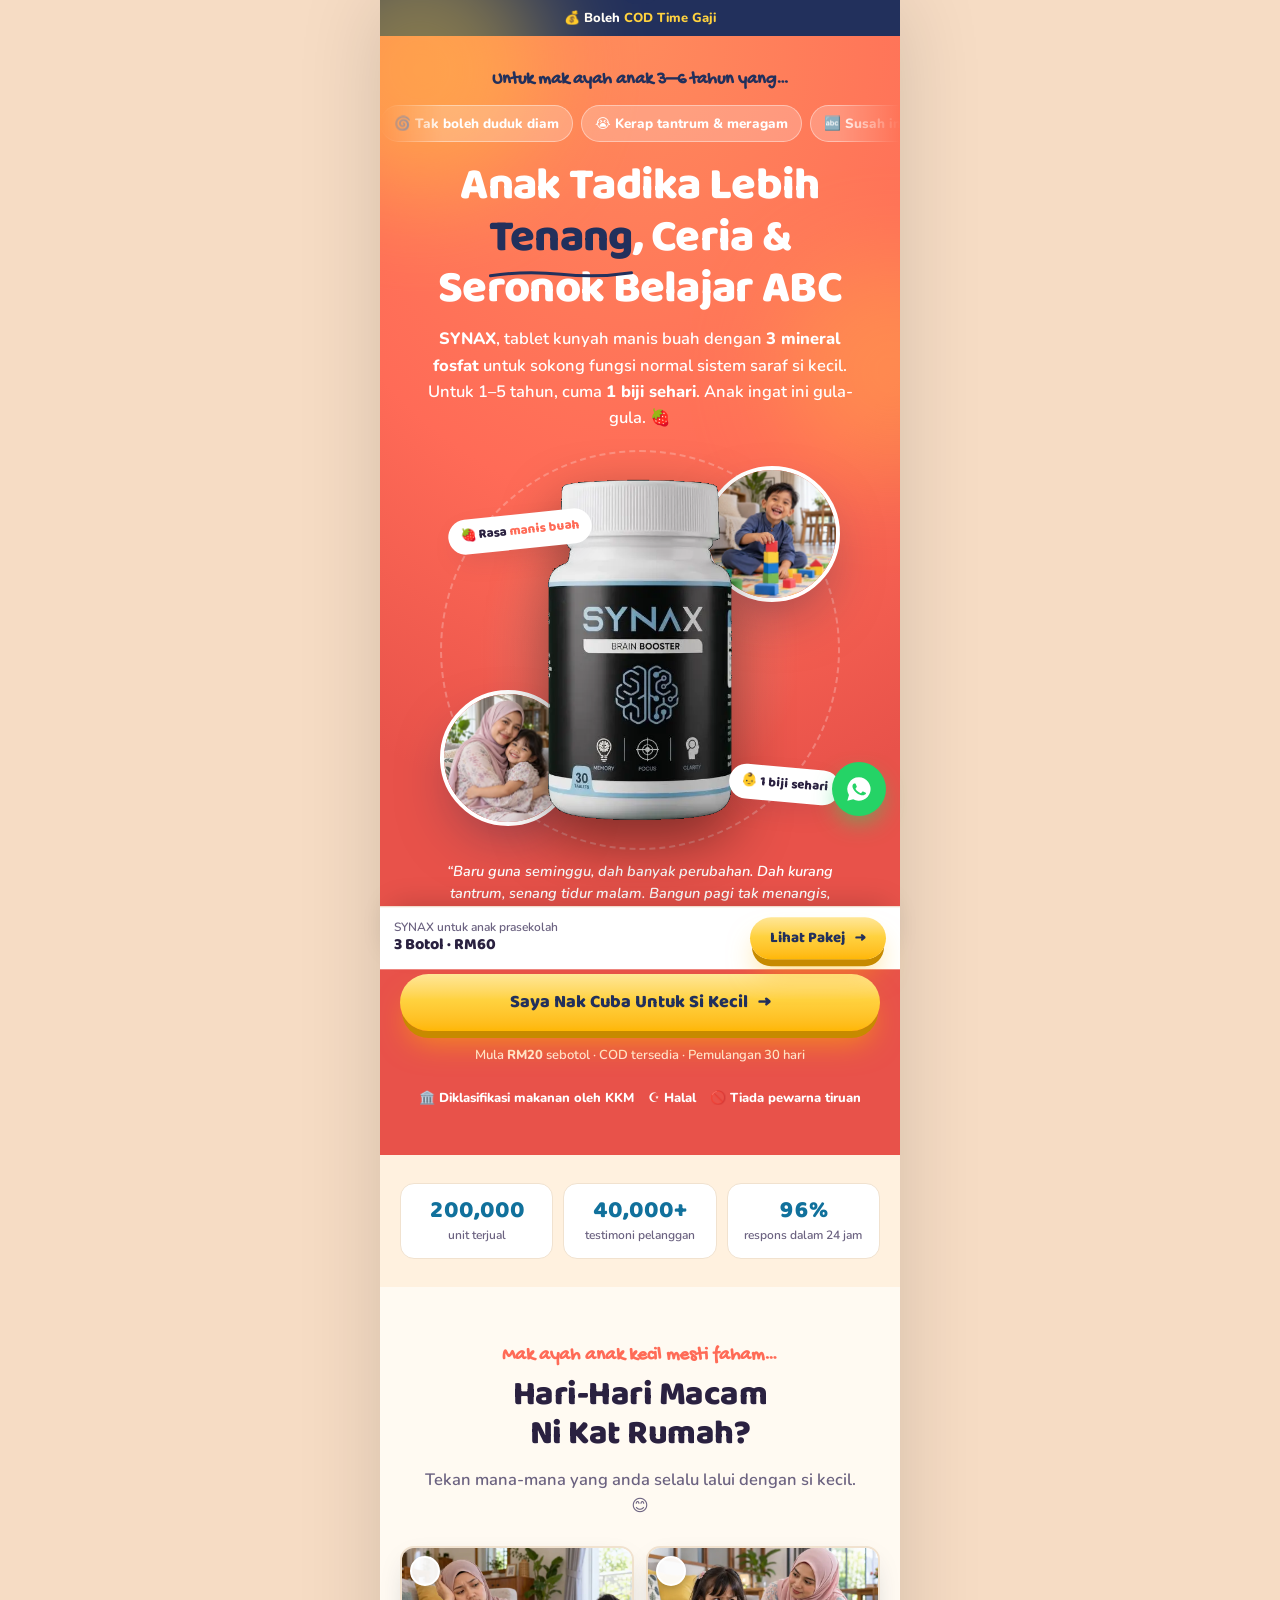
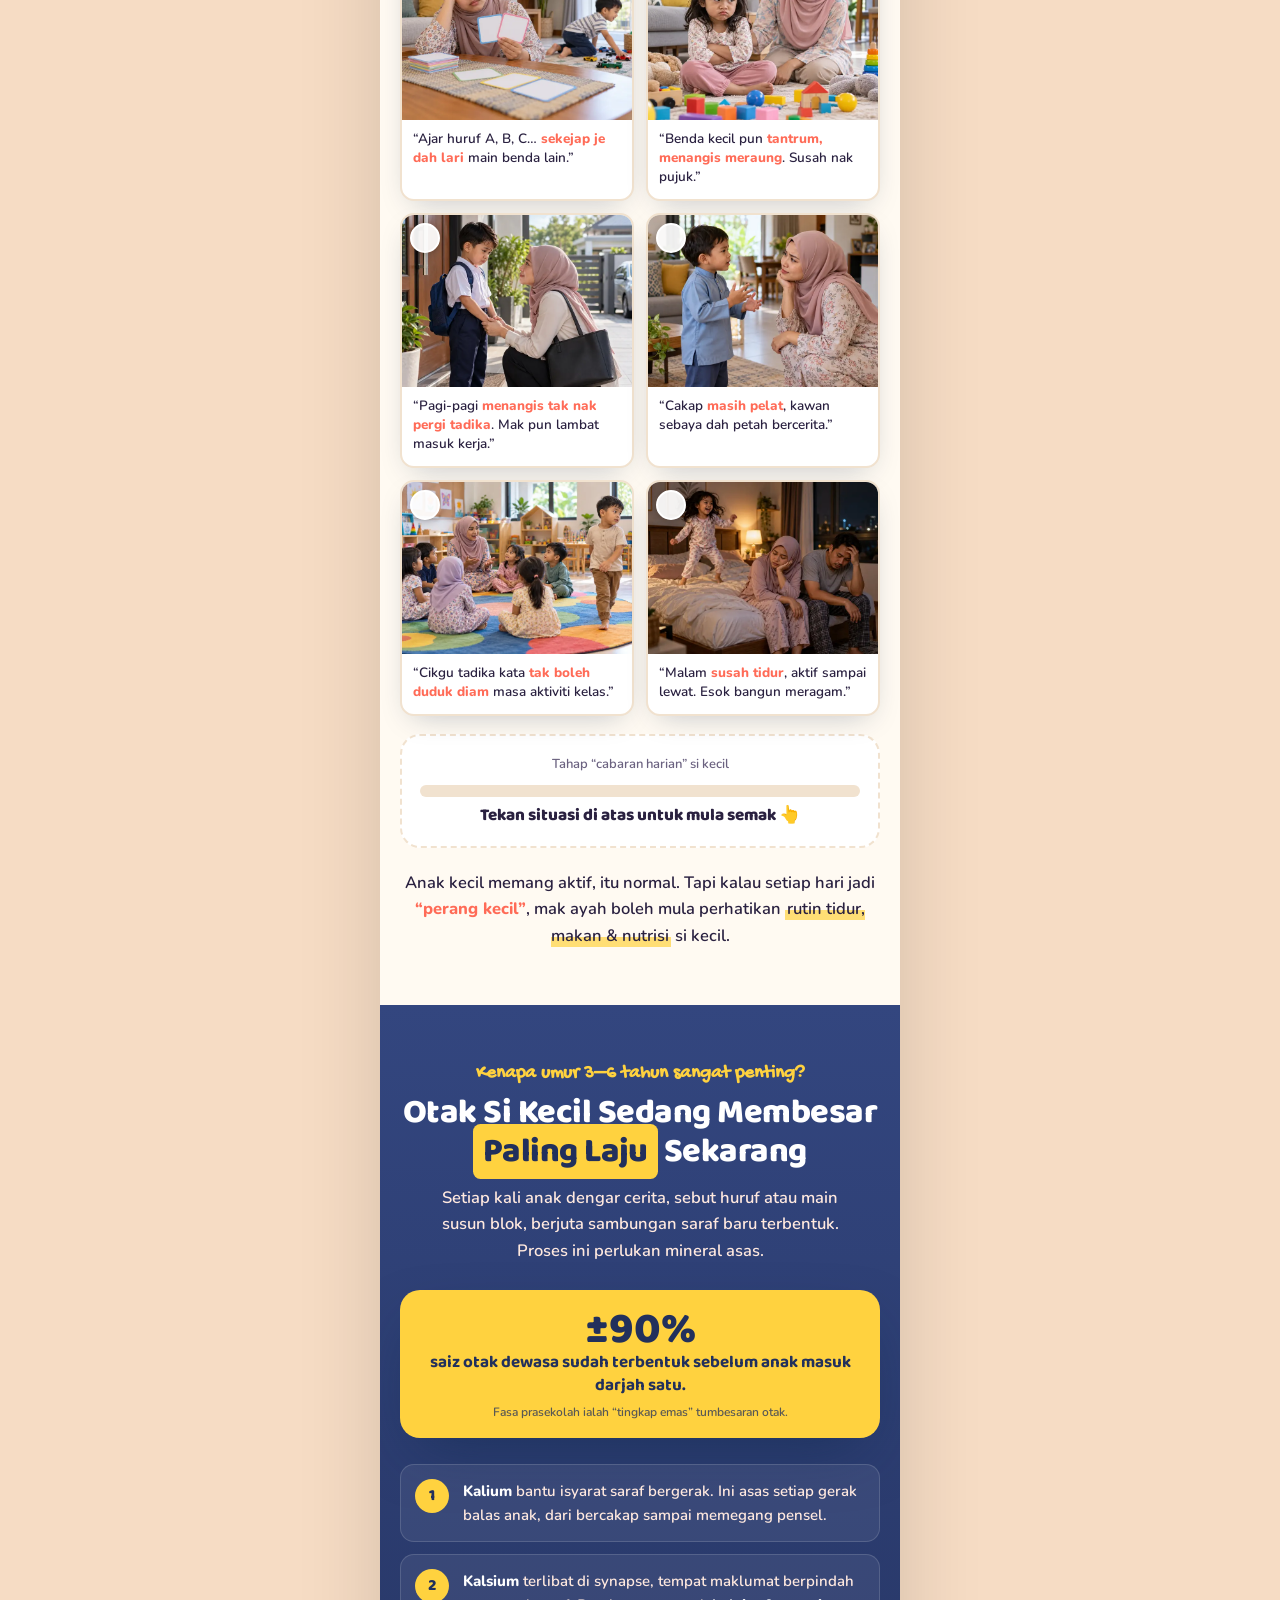
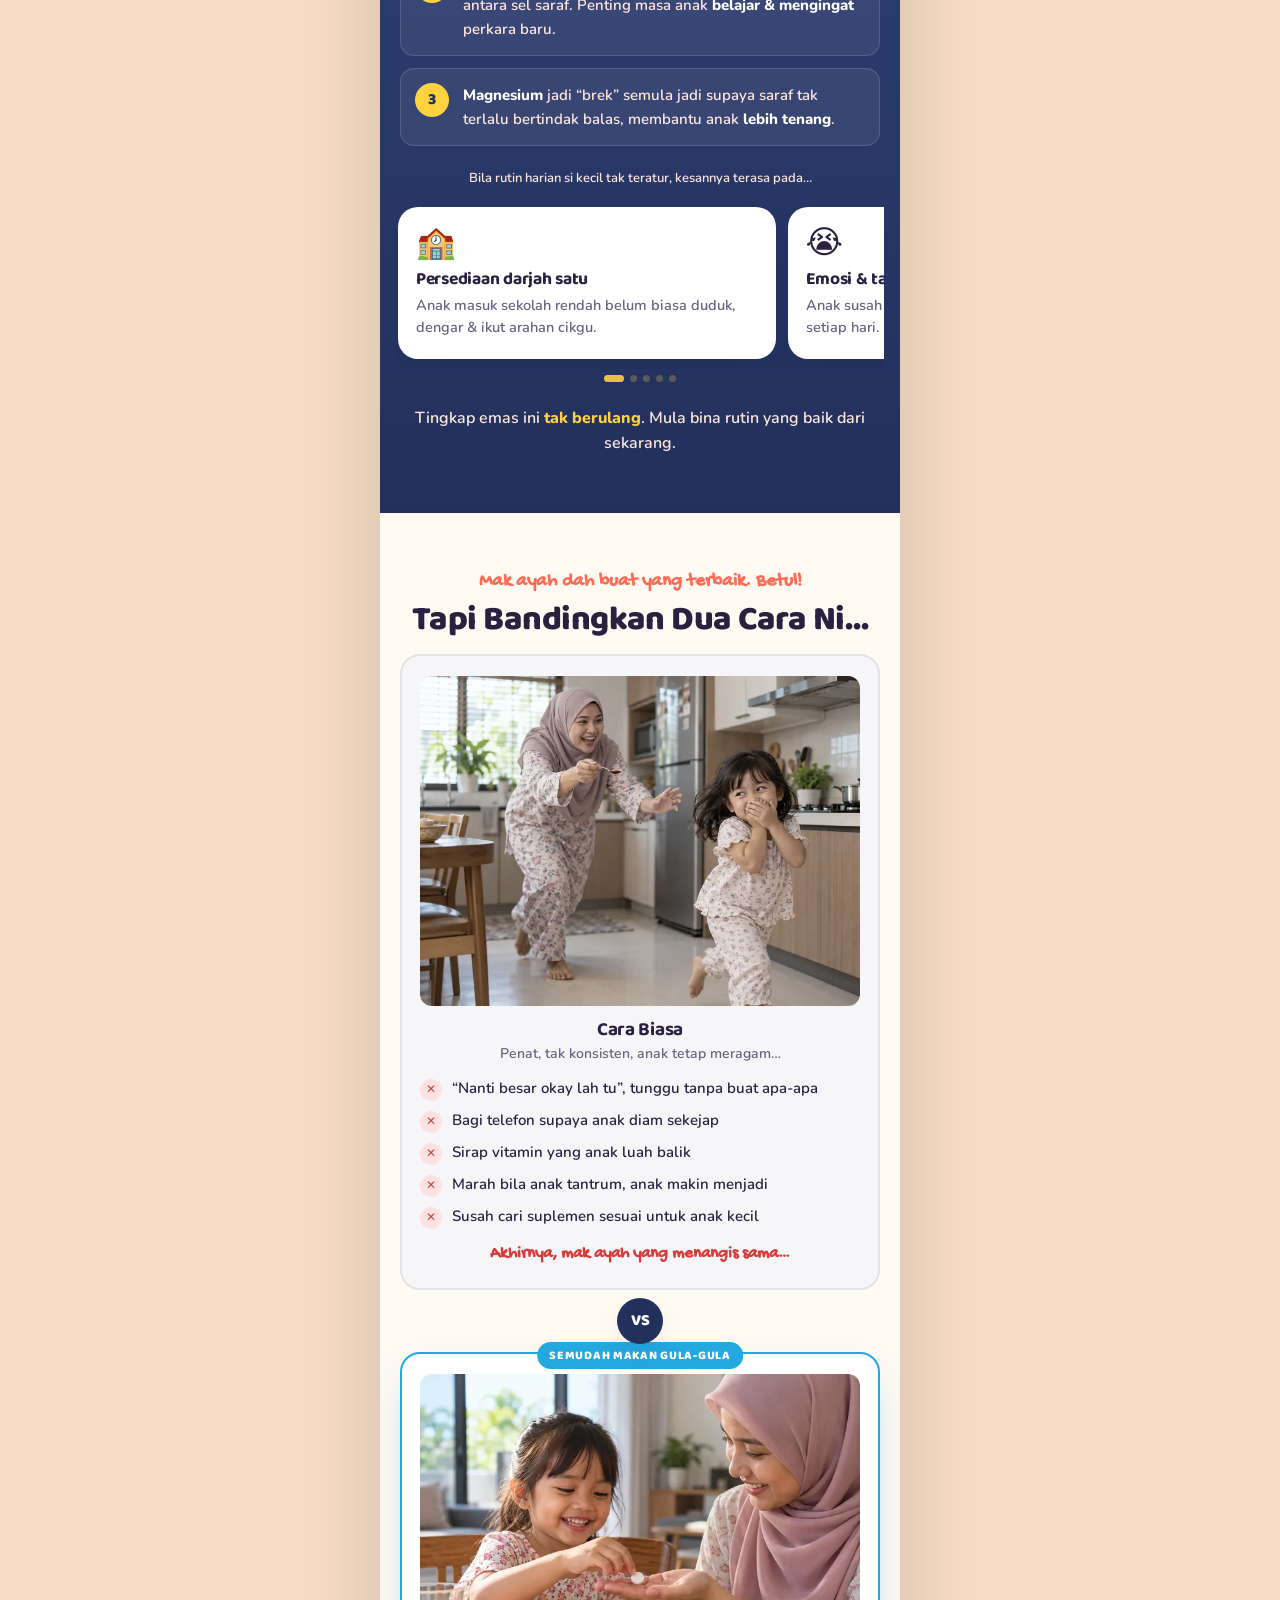
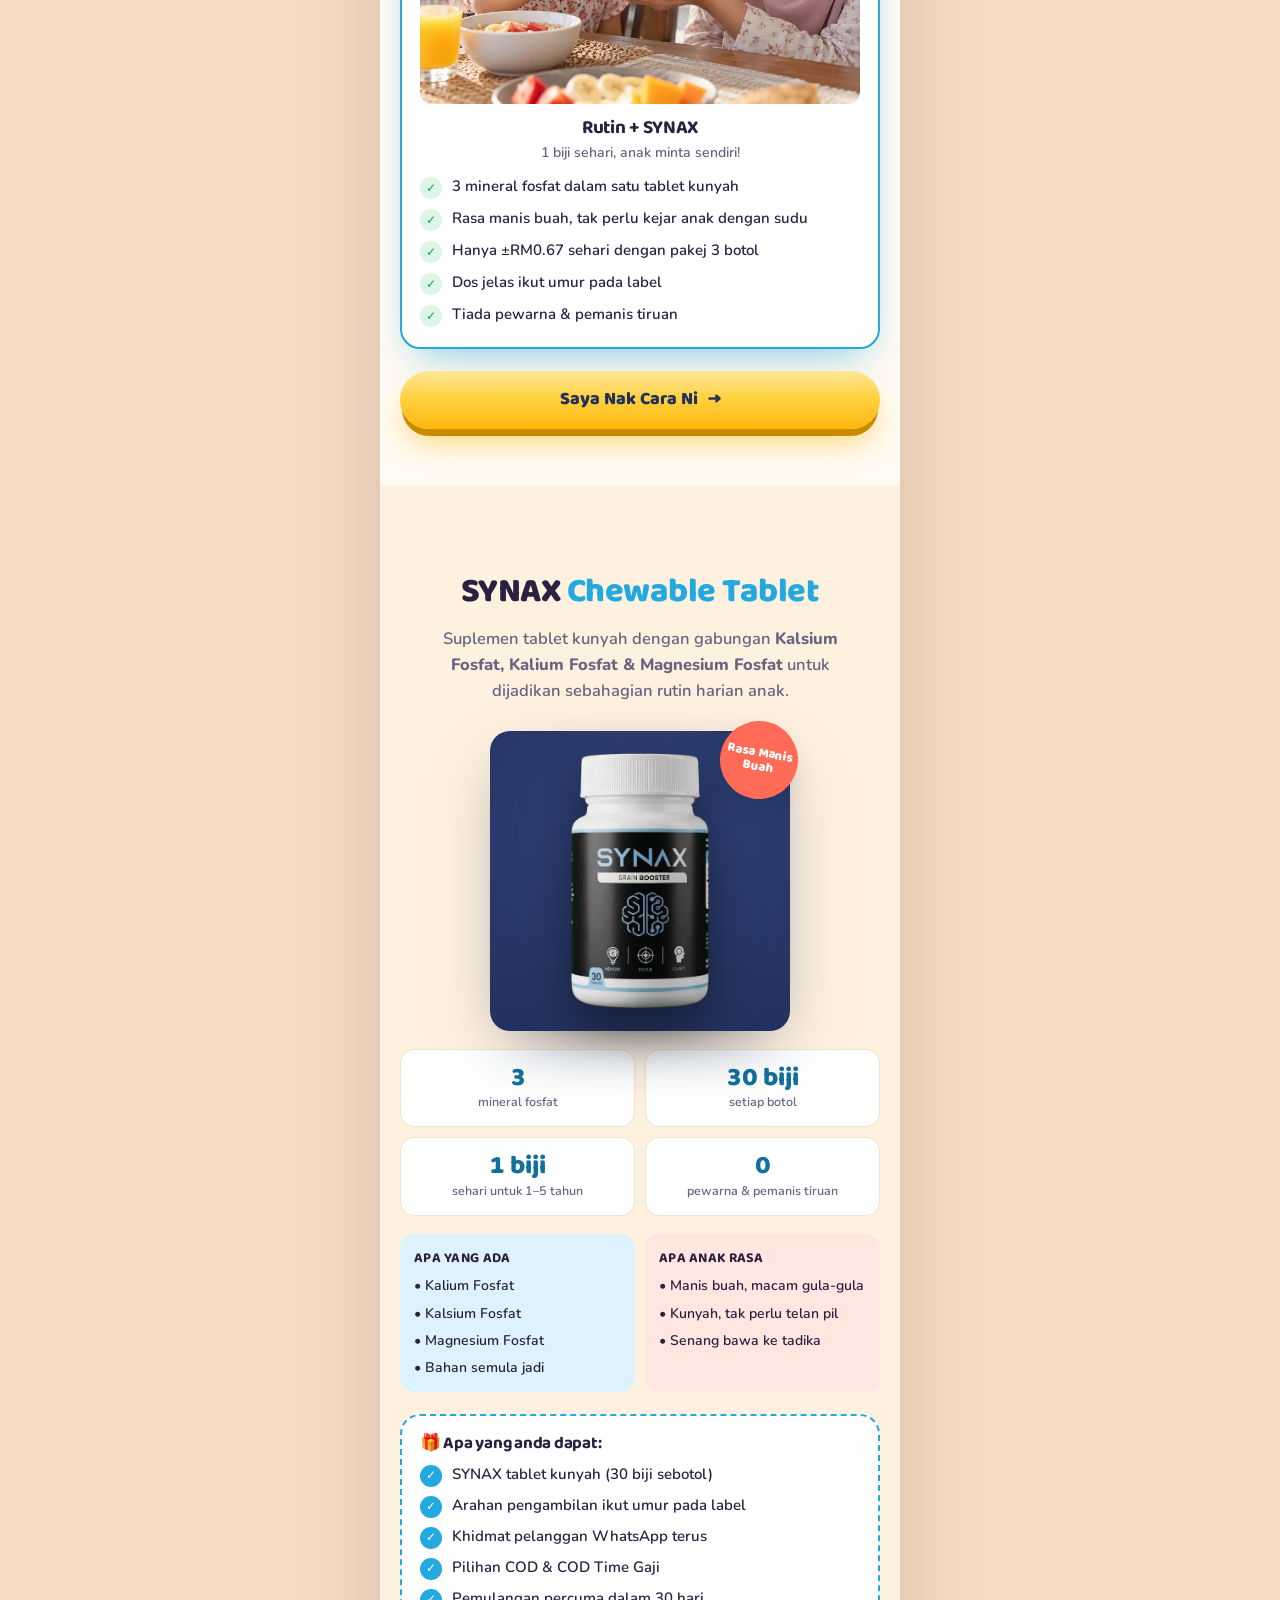
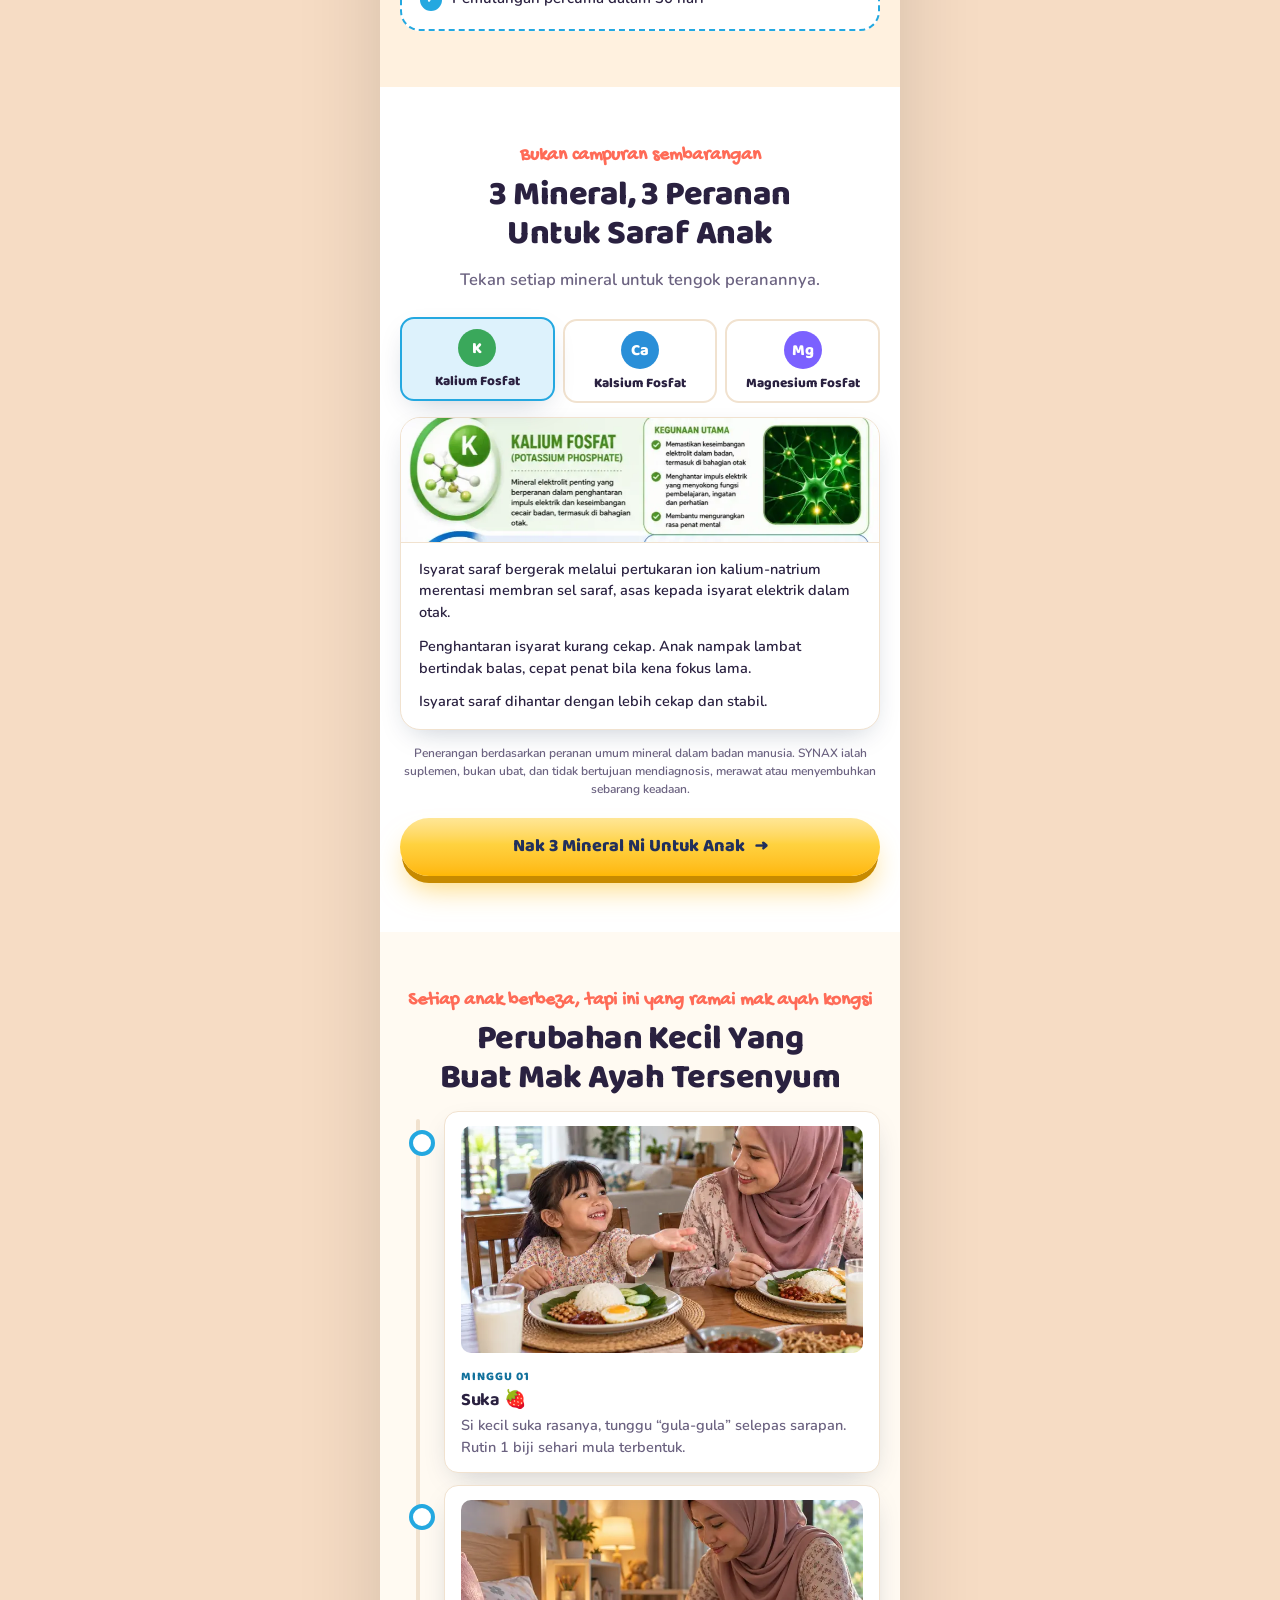
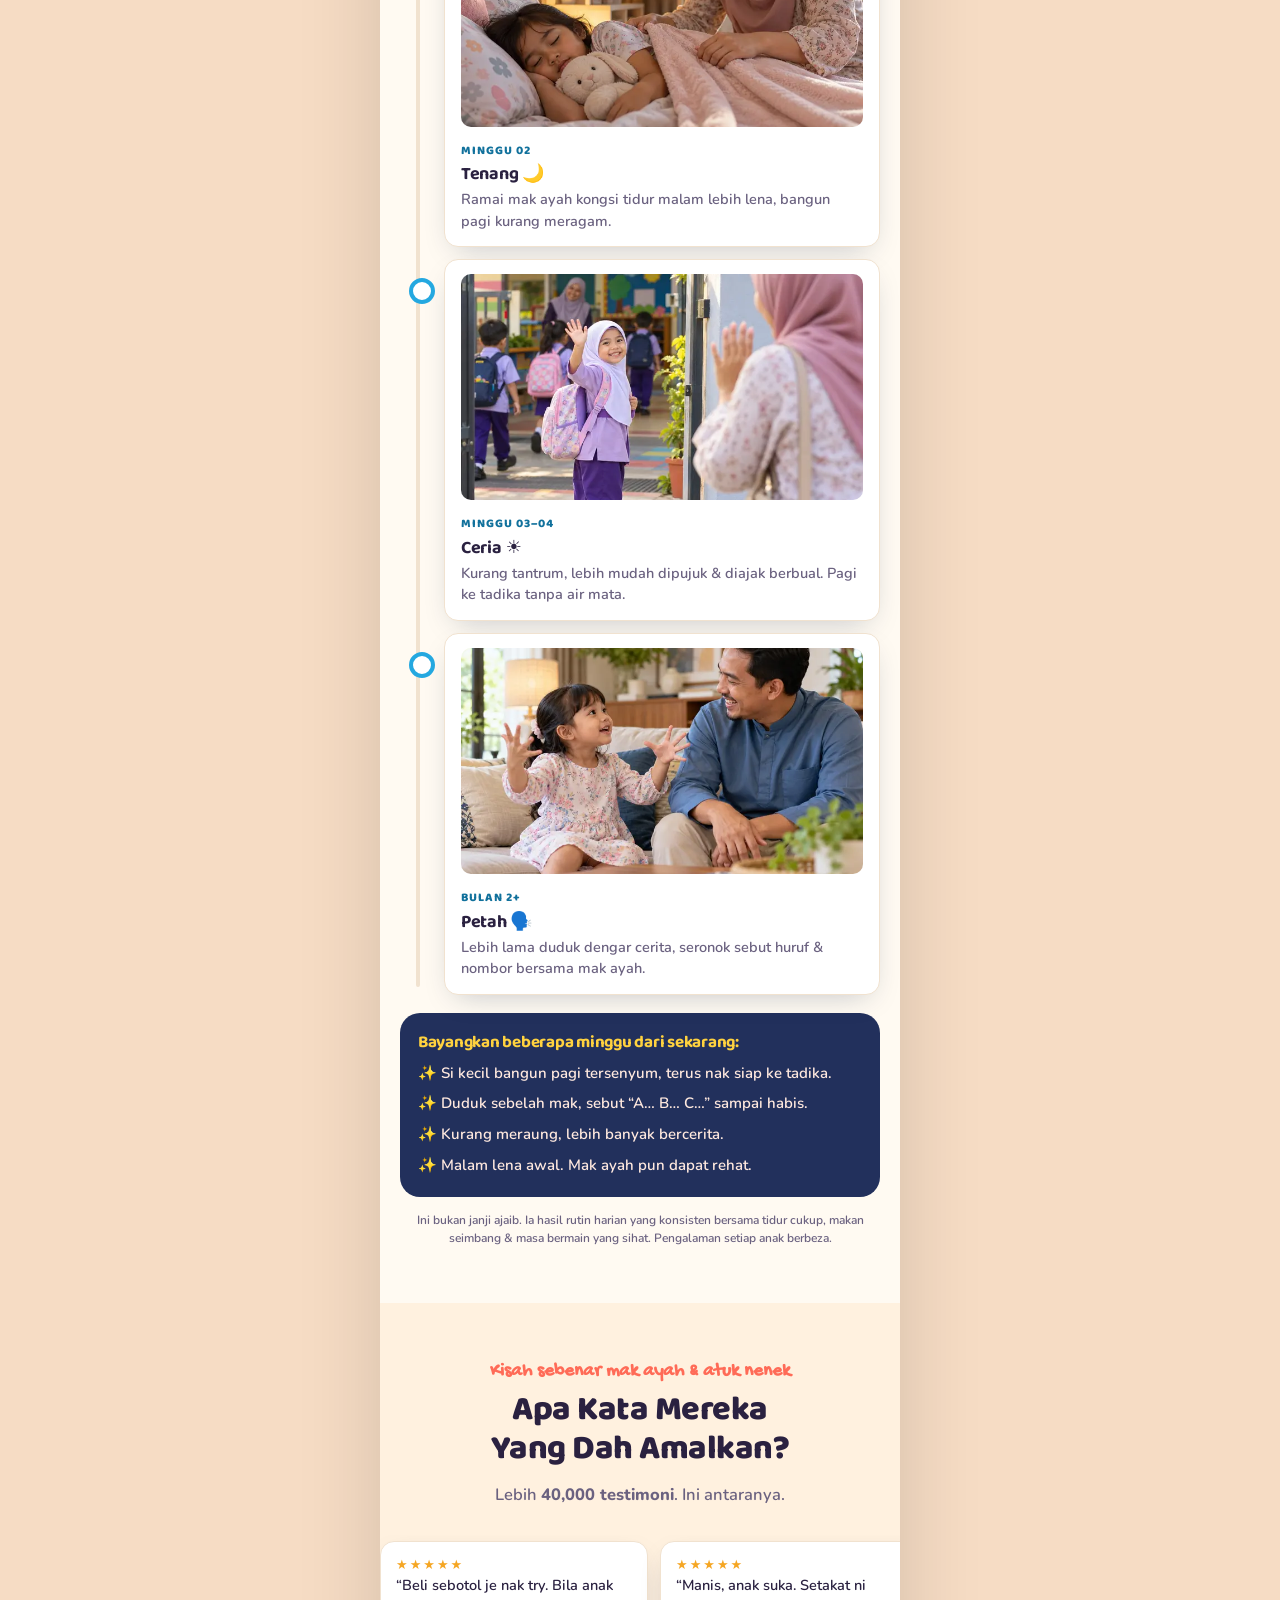
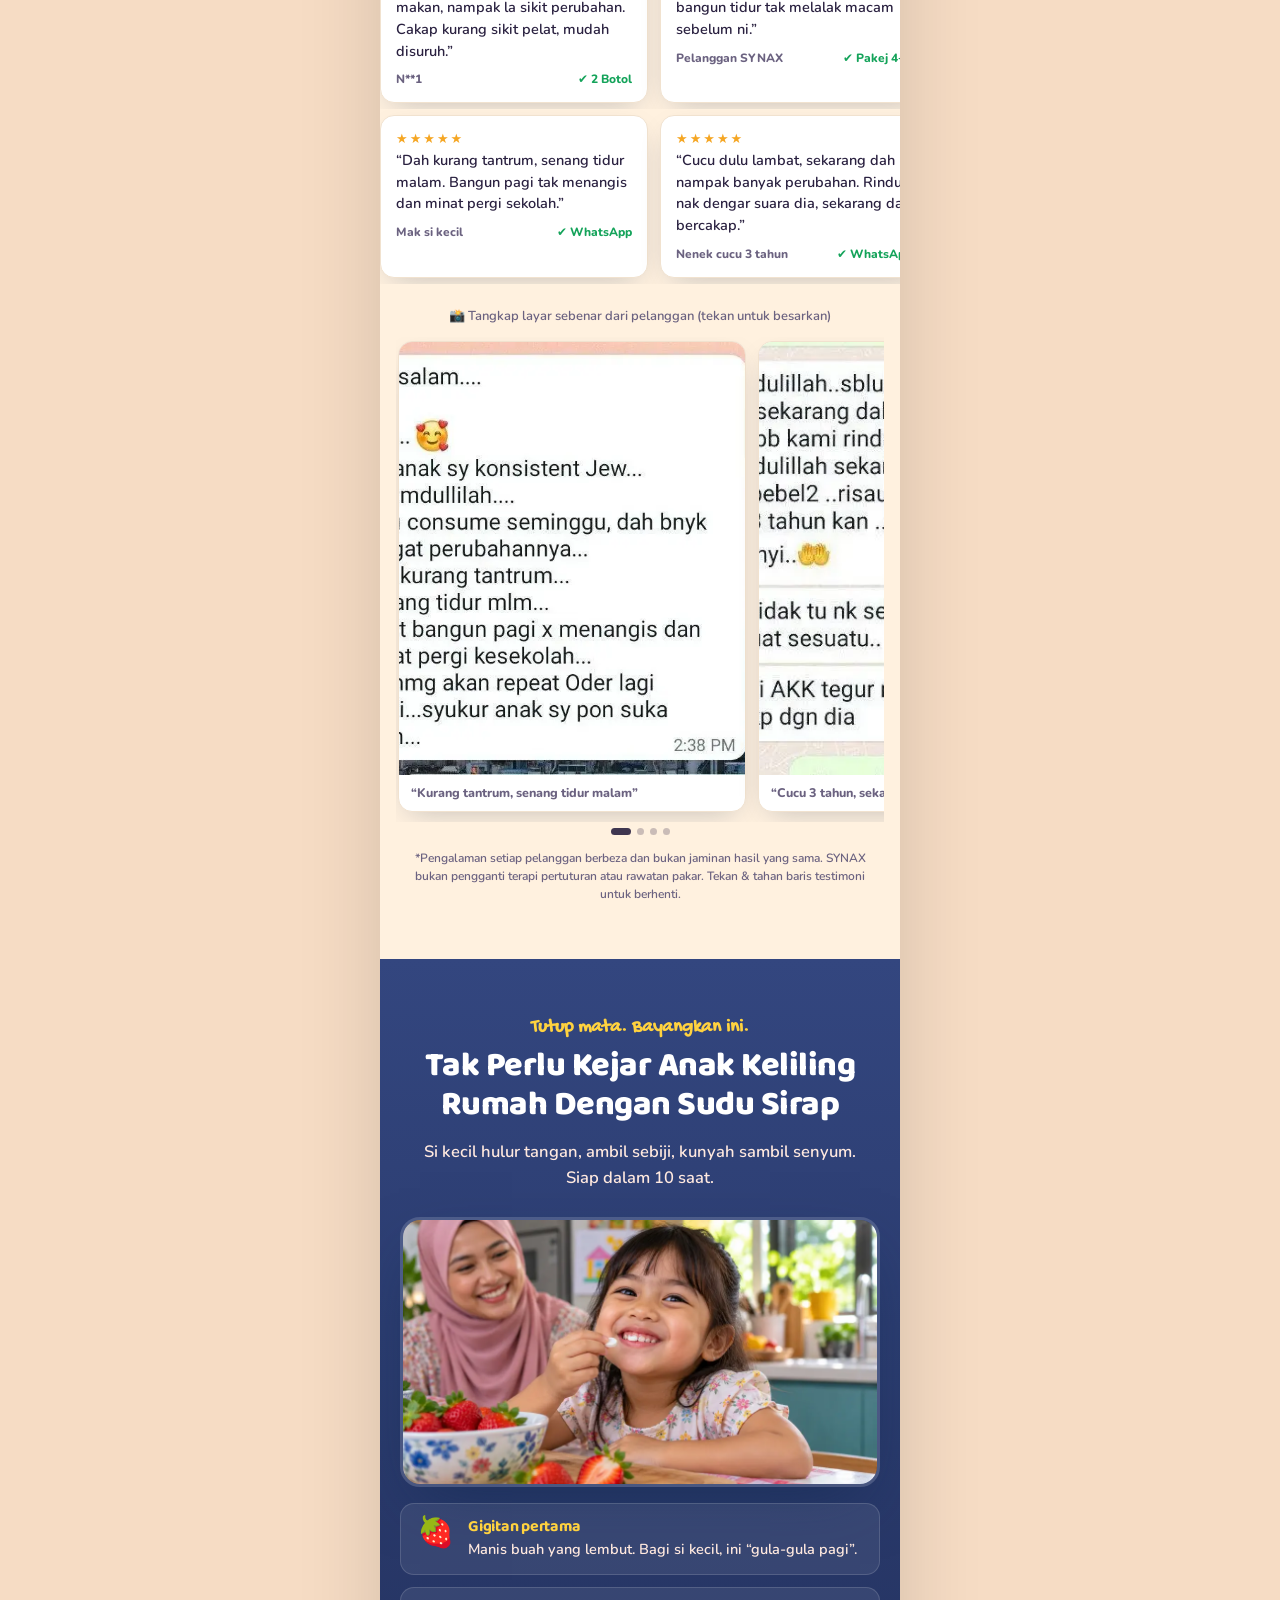
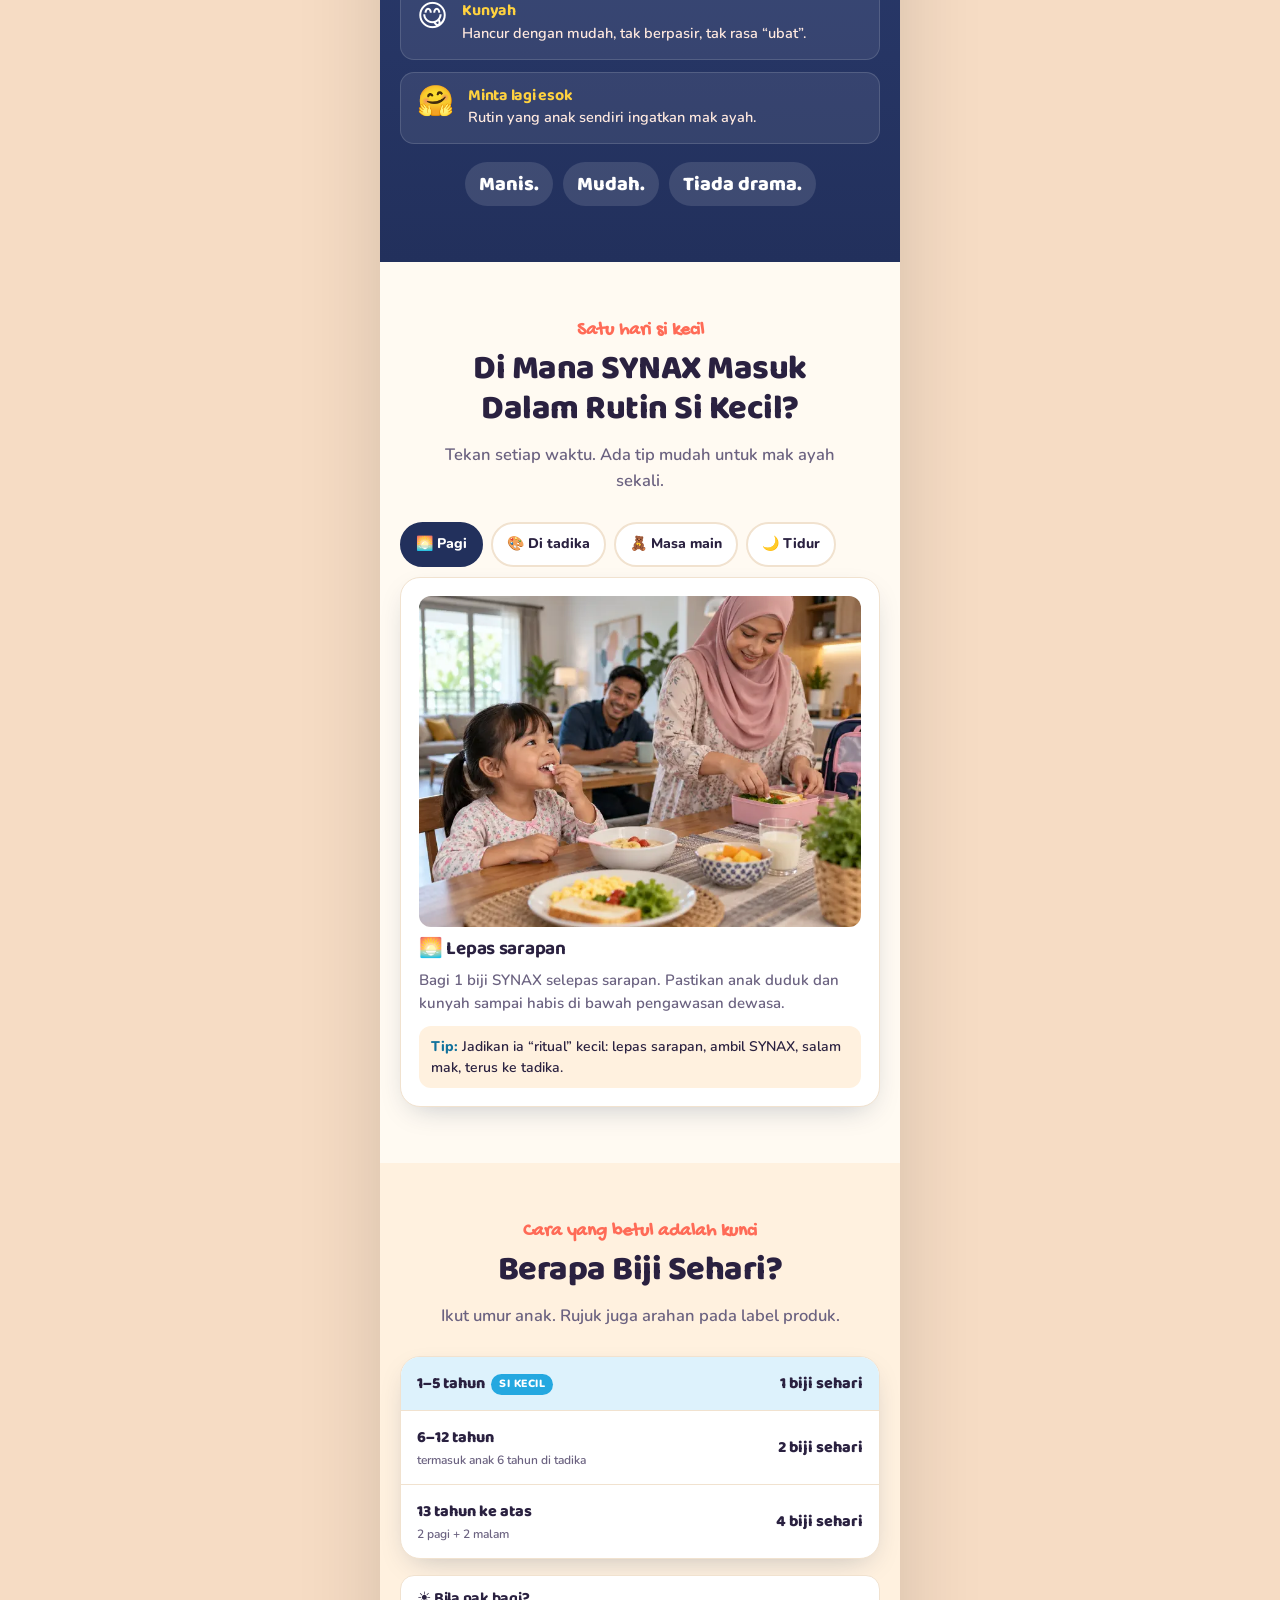
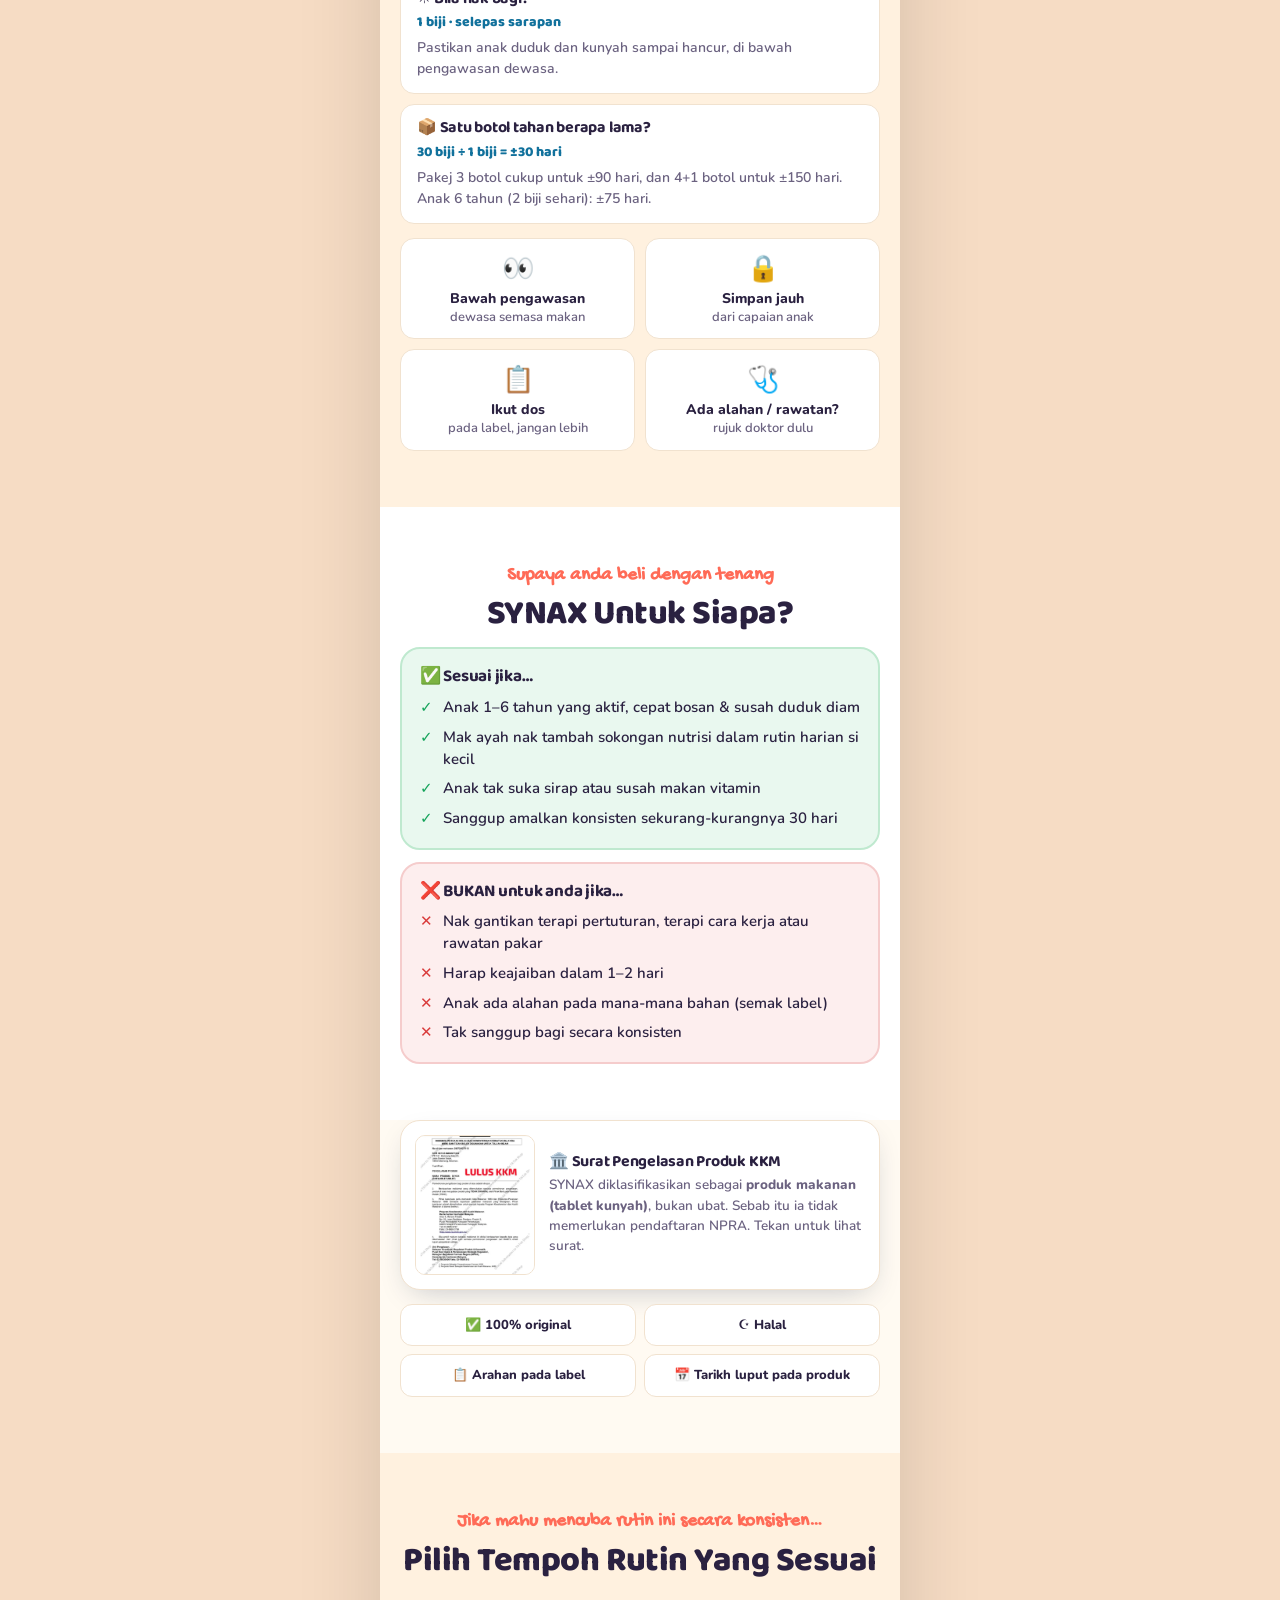
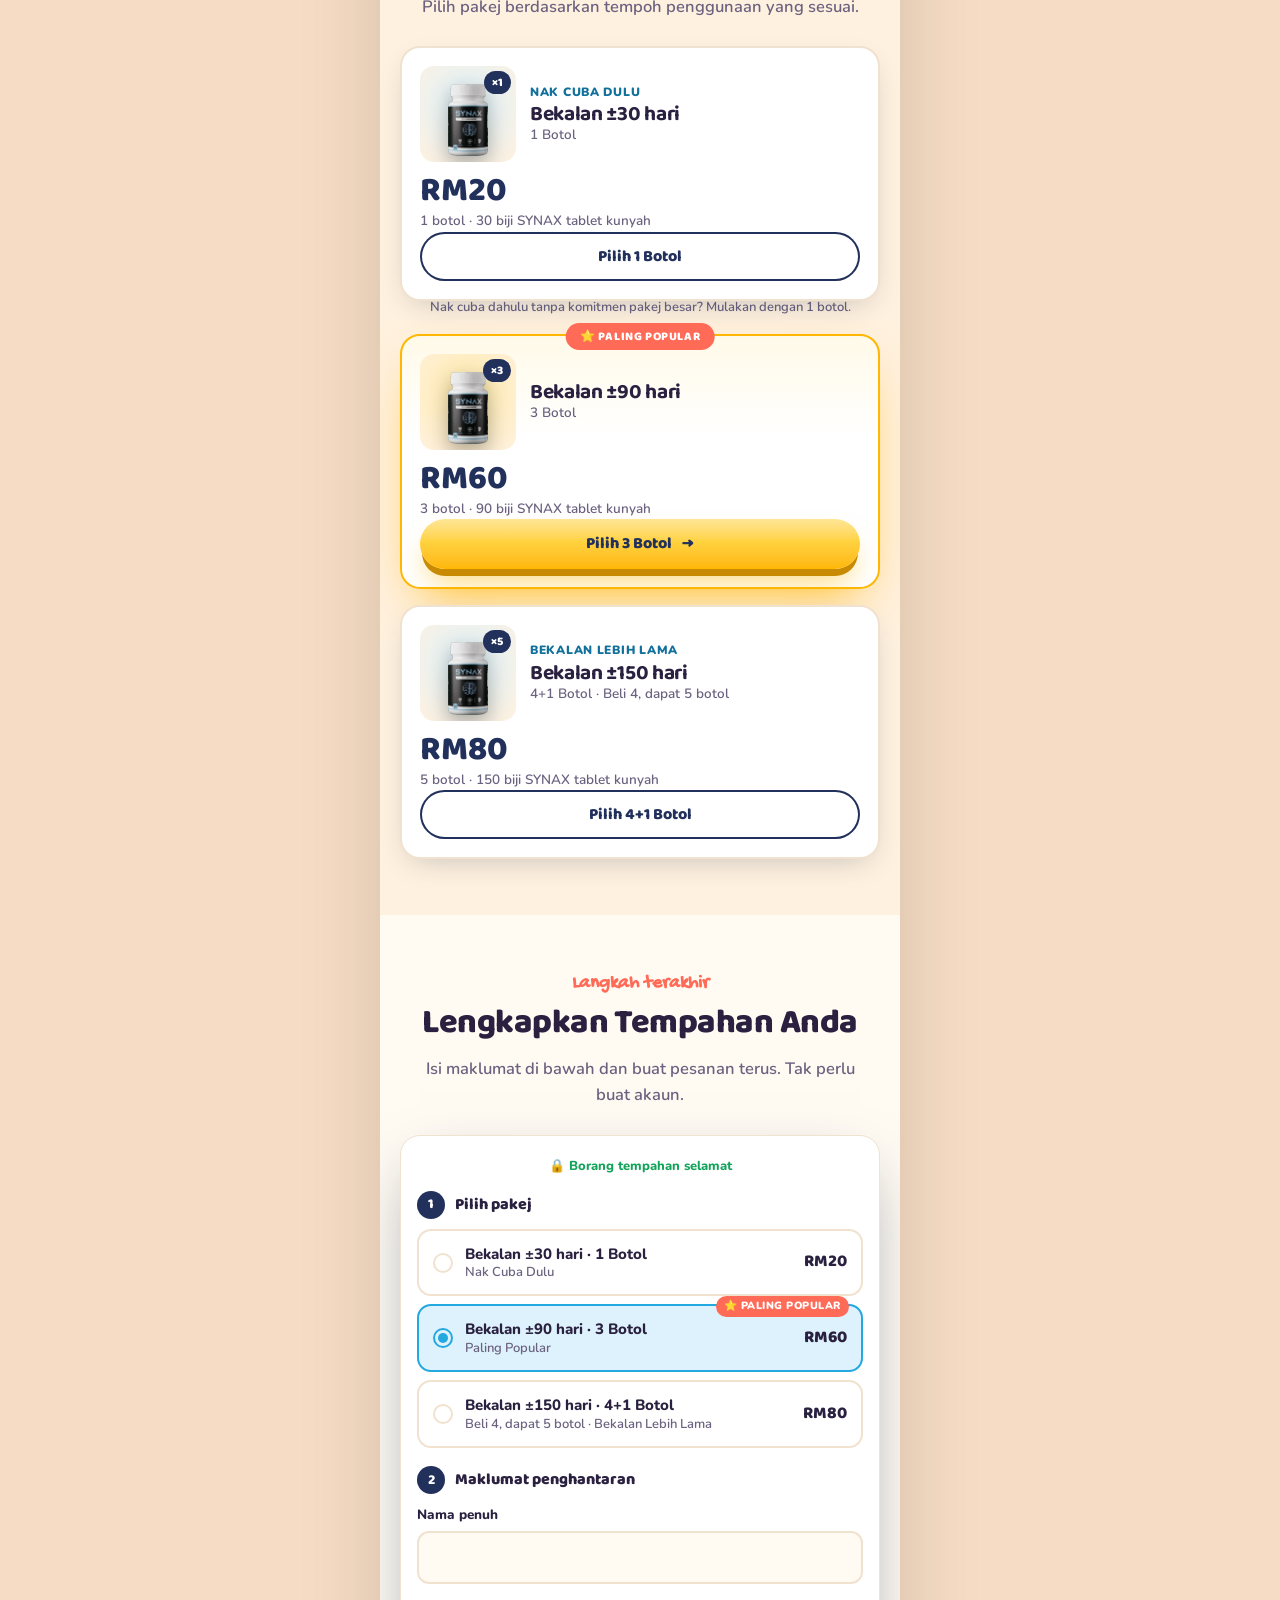
==== commit 1829d609: "Restore full sales flow with the live site's package & order sections Keep the pain-point cards, sel" ====
--- a/flow/prasekolah.html
+++ b/flow/prasekolah.html
@@ -3,13 +3,36 @@
 <head>
 <meta charset="utf-8">
 <meta name="viewport" content="width=device-width,initial-scale=1,viewport-fit=cover">
-<title>SYNAX Prasekolah</title>
-<meta name="claude:viewport-fit-sides" content="cover">
-<meta name="description" content="SYNAX tablet kunyah untuk rutin harian anak prasekolah & tadika. 3 mineral fosfat, rasa manis buah, 1 biji sehari. Mula RM10, COD tersedia.">
+<title>SYNAX untuk Anak Prasekolah | Rutin Nutrisi Harian</title>
+<meta name="description" content="SYNAX ialah tablet kunyah yang mudah dimasukkan dalam rutin harian anak mengikut arahan pengambilan pada label.">
+<link rel="canonical" href="https://synaxhq.site/lp/prasekolah">
+<meta property="og:type" content="website">
+<meta property="og:site_name" content="SYNAX">
+<meta property="og:locale" content="ms_MY">
+<meta property="og:url" content="https://synaxhq.site/lp/prasekolah">
+<meta property="og:title" content="SYNAX untuk Anak Prasekolah | Rutin Nutrisi Harian">
+<meta property="og:description" content="SYNAX ialah tablet kunyah yang mudah dimasukkan dalam rutin harian anak mengikut arahan pengambilan pada label.">
+<meta property="og:image" content="https://synaxhq.site/lp/assets/img/og.jpg">
+<meta property="og:image:width" content="1200">
+<meta property="og:image:height" content="630">
+<meta name="twitter:card" content="summary_large_image">
+<meta name="twitter:title" content="SYNAX untuk Anak Prasekolah | Rutin Nutrisi Harian">
+<meta name="twitter:description" content="SYNAX ialah tablet kunyah yang mudah dimasukkan dalam rutin harian anak mengikut arahan pengambilan pada label.">
+<meta name="twitter:image" content="https://synaxhq.site/lp/assets/img/og.jpg">
+<link rel="icon" type="image/svg+xml" href="/favicon.svg">
 <link rel="preconnect" href="https://fonts.googleapis.com">
 <link rel="preconnect" href="https://fonts.gstatic.com" crossorigin>
 <link rel="stylesheet" href="https://fonts.googleapis.com/css2?family=Baloo+2:wght@600;700;800&family=Nunito:wght@600;700;800;900&family=Gochi+Hand&display=swap">
-<link rel="stylesheet" href="assets/synax.css">
+<link rel="stylesheet" href="assets/synax.css?v=flow2">
+<link rel="stylesheet" href="assets/lp-clean.css?v=flow2">
+<script>
+/* Meta Pixel (SYNAX). Not loaded on localhost / staging.* — events are logged to window.__fbqLog instead. */
+(function(){var h=location.hostname;
+ if(h==='localhost'||h==='127.0.0.1'||h.indexOf('staging.')===0){window.__fbqLog=[];window.fbq=function(){window.__fbqLog.push([].slice.call(arguments))};return}
+ !function(f,b,e,v,n,t,s){if(f.fbq)return;n=f.fbq=function(){n.callMethod?n.callMethod.apply(n,arguments):n.queue.push(arguments)};if(!f._fbq)f._fbq=n;n.push=n;n.loaded=!0;n.version='2.0';n.queue=[];t=b.createElement(e);t.async=!0;t.src=v;s=b.getElementsByTagName(e)[0];s.parentNode.insertBefore(t,s)}(window,document,'script','https://connect.facebook.net/en_US/fbevents.js');
+ fbq('init','2166010097607359');
+})();
+</script>
 </head>
 <body class="t-pra">
 <div class="prog" id="prog"></div>
@@ -44,7 +67,7 @@
     </div>
     <p class="quote">“Baru guna seminggu, dah banyak perubahan. Dah kurang tantrum, senang tidur malam. Bangun pagi tak menangis, minat pergi sekolah.”<small>Mak kepada anak prasekolah · WhatsApp pelanggan · ★★★★★</small></p>
     <a href="#pakej" class="btn pulse">Saya Nak Cuba Untuk Si Kecil <span class="arr">→</span></a>
-    <span class="btn-sub">Mula <b>RM10</b> Set Percubaan · COD tersedia · Pemulangan 30 hari</span>
+    <span class="btn-sub">Mula <b>RM20</b> sebotol · COD tersedia · Pemulangan 30 hari</span>
     <div class="trust-row"><span>🏛️ Diklasifikasi makanan oleh KKM</span><span>☪️ Halal</span><span>🚫 Tiada pewarna tiruan</span></div>
   </div>
 </header>
@@ -129,7 +152,7 @@
         <ul>
           <li><i>✓</i>3 mineral fosfat dalam satu tablet kunyah</li>
           <li><i>✓</i>Rasa manis buah, tak perlu kejar anak dengan sudu</li>
-          <li><i>✓</i>Hanya ±RM0.53 sehari dengan Pakej 4+1</li>
+          <li><i>✓</i>Hanya ±RM0.67 sehari dengan pakej 3 botol</li>
           <li><i>✓</i>Dos jelas ikut umur pada label</li>
           <li><i>✓</i>Tiada pewarna &amp; pemanis tiruan</li>
         </ul>
@@ -282,7 +305,7 @@
     </div>
     <div class="ucards">
       <div class="ucard rv"><h3>☀️ Bila nak bagi?</h3><p class="d">1 biji · selepas sarapan</p><p>Pastikan anak duduk dan kunyah sampai hancur, di bawah pengawasan dewasa.</p></div>
-      <div class="ucard rv"><h3>📦 Satu botol tahan berapa lama?</h3><p class="d">30 biji ÷ 1 biji = ±30 hari</p><p>Pakej 4+1 (5 botol) cukup untuk ±150 hari, hampir 5 bulan rutin si kecil. Anak 6 tahun (2 biji sehari): ±75 hari.</p></div>
+      <div class="ucard rv"><h3>📦 Satu botol tahan berapa lama?</h3><p class="d">30 biji ÷ 1 biji = ±30 hari</p><p>Pakej 3 botol cukup untuk ±90 hari, dan 4+1 botol untuk ±150 hari. Anak 6 tahun (2 biji sehari): ±75 hari.</p></div>
     </div>
     <div class="dont">
       <div class="rv"><span>👀</span><b>Bawah pengawasan</b>dewasa semasa makan</div>
@@ -314,55 +337,38 @@
 <!-- PRICING -->
 <section class="bg-tint" id="pakej">
   <div class="wrap">
-    <p class="eyebrow rv">Jadi, berapa pelaburan untuk mula?</p>
-    <h2 class="rv">Lebih Murah Dari Sebiji Gula-Gula Sehari</h2>
-    <div class="anchor rv">
-      <span class="nb">PROMOSI SEMASA</span>
-      <p class="small">Satu botol sirap vitamin kanak-kanak boleh cecah <b>RM30–RM60</b>, itu pun kalau anak nak minum. Untuk mula kenalkan SYNAX pada si kecil, anda cuma laburkan…</p>
-      <p class="big"><small>RM</small><span>10</span></p>
-      <p class="per">Set Percubaan 10 biji (±10 hari untuk 1–5 tahun) · atau serendah <b>RM16 sebotol</b></p>
-    </div>
-    <div class="calc rv">
-      <h3>🧮 Kalkulator bekalan (1 biji sehari)</h3>
-      <div class="seg" id="calcSeg"></div>
-      <div class="out"><div><b id="cDays">150</b><span>hari bekalan</span></div><div><b id="cDay">RM0.53</b><span>sehari</span></div><div><b id="cPrice">RM80</b><span>jumlah</span></div></div>
-      <p class="note" id="cNote"></p>
-    </div>
-
-    <div class="pk rv">
-      <div class="hd"><div class="thumb"><img src="assets/img/bottle.webp" alt="" width="325" height="601"><span class="q">10 biji</span></div><div><p class="nm">Nak kenal dulu</p><h3>Set Percubaan</h3><p class="why">10 biji · tengok si kecil suka atau tak</p></div></div>
-      <div class="price"><b>RM10</b></div><p class="meta">±10 hari untuk anak 1–5 tahun</p>
-      <ul><li>10 biji SYNAX tablet kunyah</li><li>COD tersedia</li></ul>
-      <a href="#order" class="btn btn-ghost" data-pick="trial">Cuba Set Percubaan</a>
-    </div>
-    <div class="pk rv">
-      <div class="hd"><div class="thumb"><img src="assets/img/bottle.webp" alt="" width="325" height="601"><span class="q">×1</span></div><div><p class="nm">🔥 1K+ beli semula</p><h3>1 Botol</h3><p class="why">30 biji · rutin sebulan</p></div></div>
-      <div class="price"><b>RM20</b></div><p class="meta">±30 hari · RM0.67 sehari</p>
-      <ul><li>30 biji SYNAX tablet kunyah</li><li>COD &amp; COD Time Gaji</li></ul>
-      <a href="#order" class="btn btn-ghost" data-pick="p1">Pilih 1 Botol</a>
-    </div>
-    <div class="why3 rv">💡 <b>Kenapa ramai terus ambil 4+1?</b> Fasa prasekolah berlalu cepat, dan rutin perlukan masa. Dengan 4+1, anda dapat <b>5 botol (±150 hari)</b>, hampir 5 bulan rutin si kecil, pada <b>harga paling murah sebotol</b>. Ada adik-beradik? Boleh kongsi stok.</div>
-    <div class="pk pop rv">
-      <span class="ptop">⭐ PILIHAN PALING BERBALOI</span>
-      <div class="hd"><div class="thumb"><img src="assets/img/bottle.webp" alt="" width="325" height="601"><img src="assets/img/bottle.webp" alt="" width="325" height="601"><img src="assets/img/bottle.webp" alt="" width="325" height="601"><span class="q">×5</span></div><div><p class="nm">Beli 4 percuma 1</p><h3>Pakej 4+1</h3><p class="why">5 botol · ±5 bulan rutin</p></div></div>
-      <div class="price"><s>RM100</s><b>RM80</b><em>JIMAT RM20</em></div><p class="meta">RM16 sebotol · ±150 hari · <b>±RM0.53 sehari</b></p>
-      <ul><li>5 botol (150 biji) SYNAX</li><li>Harga sebotol paling rendah</li><li>±150 hari untuk 1–5 tahun, ±75 hari untuk 6 tahun</li><li>COD &amp; COD Time Gaji</li></ul>
-      <a href="#order" class="btn" data-pick="p41">Pilih Pakej 4+1 <span class="arr">→</span></a>
-    </div>
-    <p class="small tc" style="margin-top:14px">Ada juga pilihan lain:</p>
-    <div class="minis">
-      <button type="button" data-pick="p2"><b>2 Botol</b><strong>RM40</strong>±60 hari</button>
-      <button type="button" data-pick="p3"><b>3 Botol</b><strong>RM60</strong>±90 hari</button>
-      <button type="button" data-pick="p41"><b>4+1 Botol</b><strong>RM80</strong>±150 hari</button>
-    </div>
-  </div>
-</section>
+    <p class="eyebrow rv">Jika mahu mencuba rutin ini secara konsisten…</p>
+    <h2 class="rv">Pilih Tempoh Rutin Yang Sesuai</h2>
+    <p class="lead rv">Pilih pakej berdasarkan tempoh penggunaan yang sesuai.</p>
+
+    <div class="pk rv" data-pkg="b1">
+      
+      <div class="hd"><div class="thumb"><img src="assets/img/bottle.webp" alt="" width="650" height="1202"><span class="q">×1</span></div><div><p class="nm">Nak Cuba Dulu</p><h3>Bekalan ±30 hari</h3><p class="why">1 Botol</p></div></div>
+      <div class="price"><b>RM20</b></div><p class="meta">1 botol · 30 biji SYNAX tablet kunyah</p>
+      <a href="#order" class="btn btn-ghost" data-pick="b1">Pilih 1 Botol</a>
+    </div>
+    <p class="small tc" style="margin:-4px 0 6px">Nak cuba dahulu tanpa komitmen pakej besar? Mulakan dengan 1 botol.</p>
+    <div class="pk pop rv" data-pkg="b3">
+      <span class="ptop">⭐ PALING POPULAR</span>
+      <div class="hd"><div class="thumb"><img src="assets/img/bottle.webp" alt="" width="650" height="1202"><span class="q">×3</span></div><div><h3>Bekalan ±90 hari</h3><p class="why">3 Botol</p></div></div>
+      <div class="price"><b>RM60</b></div><p class="meta">3 botol · 90 biji SYNAX tablet kunyah</p>
+      <a href="#order" class="btn" data-pick="b3">Pilih 3 Botol <span class="arr">→</span></a>
+    </div>
+    <div class="pk rv" data-pkg="b5">
+      
+      <div class="hd"><div class="thumb"><img src="assets/img/bottle.webp" alt="" width="650" height="1202"><span class="q">×5</span></div><div><p class="nm">Bekalan Lebih Lama</p><h3>Bekalan ±150 hari</h3><p class="why">4+1 Botol · Beli 4, dapat 5 botol</p></div></div>
+      <div class="price"><b>RM80</b></div><p class="meta">5 botol · 150 biji SYNAX tablet kunyah</p>
+      <a href="#order" class="btn btn-ghost" data-pick="b5">Pilih 4+1 Botol</a>
+    </div>
+  </div>
+</section>
+
 <!-- ORDER -->
 <section class="bg-paper" id="order">
   <div class="wrap">
     <p class="eyebrow rv">Langkah terakhir</p>
     <h2 class="rv">Lengkapkan Tempahan Anda</h2>
-    <p class="lead rv">Isi maklumat di bawah. Tempahan dihantar terus ke WhatsApp kami untuk pengesahan. Tak perlu buat akaun.</p>
+    <p class="lead rv">Isi maklumat di bawah dan buat pesanan terus. Tak perlu buat akaun.</p>
     <div class="form">
       <form id="orderForm" novalidate>
         <p class="lock">🔒 Borang tempahan selamat</p>
@@ -381,20 +387,21 @@
         <div class="pays" id="payOpts">
           <label class="opt on"><input type="radio" name="pay" value="cod" checked><span class="rd"></span><span class="t"><b>🚚 COD</b>Bayar tunai bila parcel sampai</span></label>
           <label class="opt"><input type="radio" name="pay" value="gaji"><span class="rd"></span><span class="t"><b>💰 COD Time Gaji</b>Kami hantar dekat dengan tarikh gaji anda</span></label>
-          <div class="gaji fld"><label for="fGaji">Hantar sekitar tarikh</label><select id="fGaji"></select></div>
-          <label class="opt"><input type="radio" name="pay" value="online"><span class="rd"></span><span class="t"><b>💳 Online</b>FPX / DuitNow, pautan bayaran dihantar di WhatsApp</span></label>
+          <div class="gaji fld"><label for="fGaji">Hantar pada tarikh (dalam 14 hari)</label><input id="fGaji" type="date"><p class="err">Sila pilih tarikh hantar</p></div>
+          <label class="opt"><input type="radio" name="pay" value="online"><span class="rd"></span><span class="t"><b>💳 Online</b>FPX, kad debit/kredit &amp; e-wallet melalui Billplz</span></label>
         </div>
         <div class="summary" id="summary"></div>
-        <button type="submit" class="btn btn-wa">💬 Hantar Tempahan via WhatsApp</button>
-        <p class="privacy">Maklumat anda hanya digunakan untuk penghantaran. Kami akan sahkan tempahan, caj pos &amp; beri tracking number melalui WhatsApp.</p>
+        <p class="err-box" id="orderErr" hidden></p>
+        <button type="submit" class="btn">🔒 Buat Pesanan</button>
+        <p class="privacy">Maklumat anda digunakan untuk memproses dan menghantar pesanan, seperti dalam <a href="/privacy-policy">Dasar Privasi</a> kami. Bayaran online dibuat di laman Billplz yang selamat; untuk COD, anda bayar bila parcel sampai.</p>
       </form>
       <div class="done" id="done" aria-live="polite">
         <div style="font-size:46px">✅</div>
-        <h3>Tempahan anda dah siap disusun!</h3>
-        <p>Tekan butang di bawah untuk hantar mesej tempahan ke WhatsApp kami. Pasukan kami akan sahkan secepat mungkin.</p>
-        <a id="waGo" class="btn btn-wa" href="#" target="_blank" rel="noopener">💬 Buka WhatsApp &amp; Hantar</a>
-        <div class="num">Tak terbuka? WhatsApp kami di <code>011-5308 7474</code></div>
-        <p style="margin-top:12px"><button type="button" id="editOrder" class="small" style="text-decoration:underline">← Ubah maklumat tempahan</button></p>
+        <h3>Pesanan Diterima</h3>
+        <p>Terima kasih. Pesanan anda sudah masuk dalam sistem kami dan kami akan hubungi anda untuk pengesahan.</p>
+        <p class="small tc">No. Rujukan: <b id="ref"></b></p>
+        <a id="waGo" class="btn btn-wa" href="#" target="_blank" rel="noopener">💬 Sahkan Pesanan via WhatsApp</a>
+        <div class="num">WhatsApp kami: <code>011-5308 7474</code></div>
       </div>
     </div>
   </div>
@@ -432,21 +439,21 @@
     <p class="eyebrow rv">FAQ</p>
     <h2 class="rv">Soalan Lazim Mak Ayah</h2>
     <div class="qa"><button type="button">Anak saya 3 tahun. Boleh ambil SYNAX?<i>+</i></button><div class="ans"><div><p>Label SYNAX ada arahan untuk kumpulan umur 1–5 tahun, iaitu 1 biji sehari. Pastikan anak duduk dan kunyah sampai habis di bawah pengawasan dewasa. Sila ikut arahan pada label produk.</p></div></div></div>
-    <div class="qa"><button type="button">Anak 6 tahun di tadika, berapa biji?<i>+</i></button><div class="ans"><div><p>Untuk 6–12 tahun, arahannya 2 biji sehari. Satu botol (30 biji) tahan ±15 hari, dan Pakej 4+1 tahan ±75 hari.</p></div></div></div>
-    <div class="qa"><button type="button">Anak saya cerewet makan. Dia nak ke?<i>+</i></button><div class="ans"><div><p>SYNAX ialah tablet kunyah berperisa manis buah. Ramai mak ayah kongsi anak ambil macam gula-gula. Kalau ragu, mula dengan Set Percubaan RM10.</p></div></div></div>
+    <div class="qa"><button type="button">Anak 6 tahun di tadika, berapa biji?<i>+</i></button><div class="ans"><div><p>Untuk 6–12 tahun, arahannya 2 biji sehari. Satu botol (30 biji) tahan ±15 hari, 3 botol ±45 hari, dan 4+1 botol ±75 hari.</p></div></div></div>
+    <div class="qa"><button type="button">Anak saya cerewet makan. Dia nak ke?<i>+</i></button><div class="ans"><div><p>SYNAX ialah tablet kunyah berperisa manis buah. Ramai mak ayah kongsi anak ambil macam gula-gula. Kalau ragu, mula dengan 1 botol RM20.</p></div></div></div>
     <div class="qa"><button type="button">Apa kandungan SYNAX?<i>+</i></button><div class="ans"><div><p>Antara kandungannya ialah Kalsium Fosfat, Kalium Fosfat dan Magnesium Fosfat, dibuat daripada bahan semula jadi tanpa pewarna atau pemanis tiruan. Rujuk label untuk senarai ramuan lengkap.</p></div></div></div>
     <div class="qa"><button type="button">Anak saya lambat bercakap. SYNAX boleh rawat?<i>+</i></button><div class="ans"><div><p>Tidak. SYNAX ialah suplemen makanan, bukan ubat atau terapi. Jika anda risau tentang perkembangan pertuturan anak, dapatkan penilaian doktor atau ahli terapi pertuturan. SYNAX boleh dijadikan sebahagian rutin nutrisi harian bersama nasihat pakar.</p></div></div></div>
     <div class="qa"><button type="button">Kenapa tiada nombor NPRA?<i>+</i></button><div class="ans"><div><p>SYNAX diklasifikasikan oleh KKM sebagai produk makanan (tablet kunyah), bukan ubat. Produk makanan tidak memerlukan pendaftaran NPRA. Surat pengelasan boleh dilihat di halaman ini.</p></div></div></div>
     <div class="qa"><button type="button">Semua anak akan dapat hasil yang sama?<i>+</i></button><div class="ans"><div><p>Tidak. Setiap anak berbeza. SYNAX tidak menjamin sebarang perubahan tertentu. Ia paling baik diamalkan bersama tidur cukup, makan seimbang dan masa bermain yang sihat.</p></div></div></div>
-    <div class="qa"><button type="button">Penghantaran berapa lama?<i>+</i></button><div class="ans"><div><p>Dihantar dari Terengganu ke seluruh Malaysia, biasanya tiba dalam 2–3 hari bekerja. Tracking number dihantar melalui WhatsApp. COD tersedia.</p></div></div></div>
+    <div class="qa"><button type="button">Penghantaran berapa lama?<i>+</i></button><div class="ans"><div><p>Dihantar dari Terengganu ke seluruh Malaysia, biasanya tiba dalam 2–3 hari bekerja. Caj pos RM7 (Semenanjung) atau RM10 (Sabah, Sarawak &amp; Labuan), dikira automatik ikut poskod. COD, COD Time Gaji &amp; bayaran online (Billplz) tersedia.</p></div></div></div>
     <div class="ask rv"><p>Ada soalan lain? WhatsApp kami, kami balas secepat mungkin.</p><a class="btn btn-wa wa-link" href="#" data-msg="Hi, saya nak tanya pasal SYNAX untuk anak prasekolah.">💬 WhatsApp Kami</a></div>
   </div>
 </section>
 <!-- PS -->
 <section class="bg-tint">
   <div class="wrap ps">
-    <p class="rv"><b class="k">P.S.</b> Risau si kecil tak suka? Mula dengan <b>Set Percubaan RM10</b>. Kalau ada masalah dengan produk, anda dilindungi <b>pemulangan percuma dalam 30 hari</b>.</p>
-    <p class="rv"><b class="k">P.P.S.</b> Umur 3–6 tahun ialah tingkap emas yang tak berulang. Ramai pilih <b>Pakej 4+1 (RM80, 5 botol)</b>, cukup ±150 hari untuk 1–5 tahun pada RM16 sebotol.</p>
+    <p class="rv"><b class="k">P.S.</b> Risau si kecil tak suka? Mula dengan <b>1 botol RM20</b>. Kalau ada masalah dengan produk, anda dilindungi <b>pemulangan percuma dalam 30 hari</b>.</p>
+    <p class="rv"><b class="k">P.P.S.</b> Umur 3–6 tahun ialah tingkap emas yang tak berulang. Ramai pilih <b>pakej 3 botol (RM60)</b>, cukup ±90 hari untuk 1–5 tahun.</p>
     <p class="rv"><b class="k">P.P.P.S.</b> Teruskan peluk, bercerita &amp; bermain dengan si kecil. Tambah satu rutin kecil: 1 biji SYNAX selepas sarapan. Biar senyuman si kecil yang tunjuk bezanya.</p>
     <a href="#pakej" class="btn rv">Pilih Pakej Anda Sekarang <span class="arr">→</span></a>
   </div>
@@ -458,22 +465,23 @@
   <p>WhatsApp 011-5308 7474 · Ahad–Khamis, 8am–5pm</p>
   <h4>PENAFIAN</h4>
   <p>SYNAX ialah suplemen makanan dan bukan ubat. Ia tidak bertujuan untuk mendiagnosis, merawat, menyembuh atau mencegah sebarang penyakit. Pengalaman pelanggan adalah individu dan bukan jaminan hasil yang sama. Rujuk label produk untuk kandungan dan arahan penggunaan lengkap. Dapatkan nasihat doktor jika anak sedang menerima rawatan.</p>
+  <p style="margin-top:10px"><a href="/privacy-policy">Dasar Privasi / Privacy Policy</a></p>
   <p style="margin-top:10px">© <span data-yr>2026</span> SYNAX. Hak cipta terpelihara.</p>
 </footer>
 </div>
 
-<div class="sticky" id="sticky"><div class="s1">🧸 SYNAX untuk si kecil 1–5 tahun<b id="stickyPrice">Pakej 4+1 · RM80</b></div><a href="#pakej" class="btn">Order <span class="arr">→</span></a></div>
+<div class="sticky" id="sticky"><div class="s1">SYNAX untuk anak prasekolah<b id="stickyPrice">3 Botol · RM60</b></div><a href="#pakej" class="btn">Lihat Pakej <span class="arr">→</span></a></div>
 <a class="fab wa-link" href="#" aria-label="WhatsApp kami" data-msg="Hi, saya nak tanya pasal SYNAX untuk anak prasekolah."><svg viewBox="0 0 24 24" aria-hidden="true"><path d="M12 2a10 10 0 0 0-8.6 15.1L2 22l5-1.3A10 10 0 1 0 12 2Zm5.3 14.2c-.2.6-1.3 1.2-1.8 1.2-.5.1-1 .2-3.3-.7-2.8-1.1-4.5-3.9-4.7-4.1-.1-.2-1.1-1.5-1.1-2.8 0-1.4.7-2 1-2.3.2-.3.5-.3.7-.3h.5c.2 0 .4 0 .6.5l.8 2c.1.2.1.4 0 .6l-.4.6-.4.4c-.1.2-.3.3-.1.6.2.3.8 1.3 1.7 2.1 1.2 1 2.1 1.4 2.4 1.5.3.2.5.1.7-.1l.9-1.1c.2-.3.4-.2.7-.1l1.9.9c.3.1.5.2.5.3.1.2.1.7-.1 1.3Z"/></svg></a>
 <div class="toast" id="toast" role="status"></div>
 <div class="lb" id="lb"><img alt="Paparan besar"></div>
 
 <script>
-window.FLOW={key:'pra',label:'anak prasekolah (1–5 tahun)',perDay:1,defaultPkg:'p41',meter:[
+window.FLOW={key:'pra',segment:'preschool',label:'anak prasekolah',perDay:1,defaultPkg:'b3',packages:[{"id": "b1", "qty": 1, "price": 20, "name": "1 Botol", "supply": "±30 hari", "tag": "Nak Cuba Dulu"}, {"id": "b3", "qty": 3, "price": 60, "name": "3 Botol", "supply": "±90 hari", "tag": "Paling Popular", "popular": true}, {"id": "b5", "qty": 5, "price": 80, "name": "4+1 Botol", "buy": "Beli 4, dapat 5 botol", "supply": "±150 hari", "tag": "Bekalan Lebih Lama"}],meter:[
  'Tekan situasi di atas untuk mula semak 👆',
  'Cabaran biasa budak kecil.<small>Rutin tidur, makan &amp; main yang teratur banyak membantu.</small>',
  'Cabaran sederhana, sama macam ramai mak ayah lain.<small>Masa yang sesuai untuk mula susun rutin harian si kecil.</small>',
  '{n} situasi! Hari-hari si kecil perlukan rutin yang lebih tersusun.<small>Jangan risau, anda dah di tempat yang betul. Teruskan baca. 👇</small>']};
 </script>
-<script src="assets/synax.js"></script>
+<script src="assets/synax.js?v=flow2"></script>
 </body>
 </html>
--- a/flow/assets/lp-clean.css
+++ b/flow/assets/lp-clean.css
@@ -0,0 +1,14 @@
+/* Cleaned-page overrides (no claim imagery; neutral product visual) */
+.hero{padding-left:max(20px,env(safe-area-inset-left,0px));padding-right:max(20px,env(safe-area-inset-right,0px))}
+.two.one{grid-template-columns:1fr}
+.err-box{background:#fdeeee;border:2px solid #f5cccc;color:#8a1f1f;border-radius:14px;padding:12px 14px;font-size:14.5px;line-height:1.45;margin-bottom:12px}
+.err-box a{font-weight:800;text-decoration:underline}
+.fld input[type=date]{width:100%}
+.gaji.bad .err{display:block}
+.packbox{margin:16px auto 18px;max-width:440px;text-align:left;background:rgba(255,255,255,.16);border:1px solid rgba(255,255,255,.35);border-radius:18px;padding:14px 16px;color:#fff}
+.packbox b{display:block;font-family:var(--f-head);font-size:20px;line-height:1.2;margin-bottom:4px}
+.packbox p{font-size:15px;line-height:1.45}
+.packbox.ink{background:var(--white);border-color:var(--line);color:var(--ink);box-shadow:var(--shadow)}
+.fit .n.warn{background:#fff7e0;border-color:#f3d98a}
+.fit .n.warn li::before{content:"!";color:#b45309}
+.get li.small,.two li.small{font-size:13.5px;color:var(--muted)}
